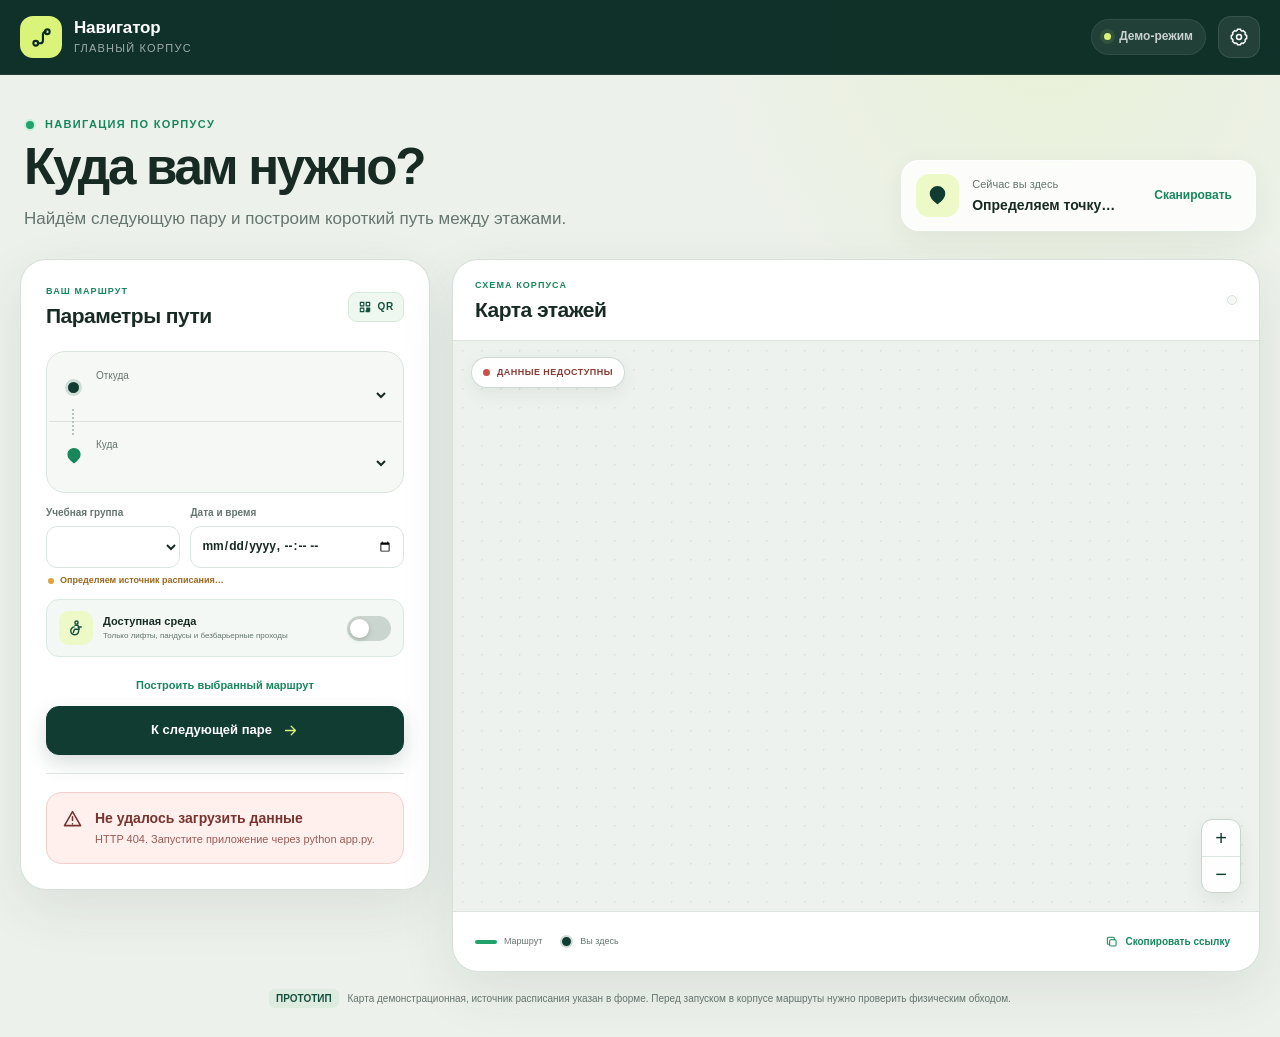
==== index.html @ 1bdbf285 "1st ver" ====
<!doctype html>
<html lang="ru">
<head>
  <meta charset="utf-8">
  <meta name="viewport" content="width=device-width, initial-scale=1">
  <meta name="theme-color" content="#123c31">
  <meta name="description" content="Прототип навигатора по учебному корпусу: расписание, QR-точки и маршруты между этажами.">
  <title>Навигатор кампуса</title>
  <link rel="stylesheet" href="/styles.css">
</head>
<body>
  <a class="skip-link" href="#main">Перейти к содержимому</a>

  <svg class="svg-sprite" aria-hidden="true">
    <symbol id="icon-pin" viewBox="0 0 24 24"><path d="M20 10c0 5.2-8 11-8 11S4 15.2 4 10a8 8 0 1 1 16 0Z"/><circle cx="12" cy="10" r="2.7"/></symbol>
    <symbol id="icon-route" viewBox="0 0 24 24"><circle cx="6" cy="18" r="2.5"/><circle cx="18" cy="6" r="2.5"/><path d="M8.5 18h2a3 3 0 0 0 3-3v-6a3 3 0 0 1 3-3h-1"/></symbol>
    <symbol id="icon-settings" viewBox="0 0 24 24"><circle cx="12" cy="12" r="3"/><path d="M19.4 15a1.7 1.7 0 0 0 .3 1.9l.1.1-2.8 2.8-.1-.1a1.7 1.7 0 0 0-1.9-.3 1.7 1.7 0 0 0-1 1.6v.2h-4V21a1.7 1.7 0 0 0-1-1.6 1.7 1.7 0 0 0-1.9.3l-.1.1L4.2 17l.1-.1a1.7 1.7 0 0 0 .3-1.9A1.7 1.7 0 0 0 3 14H2.8v-4H3a1.7 1.7 0 0 0 1.6-1 1.7 1.7 0 0 0-.3-1.9L4.2 7 7 4.2l.1.1a1.7 1.7 0 0 0 1.9.3A1.7 1.7 0 0 0 10 3v-.2h4V3a1.7 1.7 0 0 0 1 1.6 1.7 1.7 0 0 0 1.9-.3l.1-.1L19.8 7l-.1.1a1.7 1.7 0 0 0-.3 1.9 1.7 1.7 0 0 0 1.6 1h.2v4H21a1.7 1.7 0 0 0-1.6 1Z"/></symbol>
    <symbol id="icon-qr" viewBox="0 0 24 24"><path d="M4 4h6v6H4zM14 4h6v6h-6zM4 14h6v6H4zM15 14h2v2h-2zM18 14h2v4h-2zM14 18h4v2h-4zM20 20h.01"/></symbol>
    <symbol id="icon-camera" viewBox="0 0 24 24"><path d="M4 7h3l1.5-2h7L17 7h3a2 2 0 0 1 2 2v9a2 2 0 0 1-2 2H4a2 2 0 0 1-2-2V9a2 2 0 0 1 2-2Z"/><circle cx="12" cy="13" r="4"/></symbol>
    <symbol id="icon-chevron" viewBox="0 0 24 24"><path d="m9 18 6-6-6-6"/></symbol>
    <symbol id="icon-arrow" viewBox="0 0 24 24"><path d="M5 12h14M13 6l6 6-6 6"/></symbol>
    <symbol id="icon-clock" viewBox="0 0 24 24"><circle cx="12" cy="12" r="9"/><path d="M12 7v5l3 2"/></symbol>
    <symbol id="icon-walk" viewBox="0 0 24 24"><circle cx="13" cy="4.5" r="2"/><path d="m10 21 1.5-6-3-2 2-5 4 2 3 3M15 21l-2.5-6"/></symbol>
    <symbol id="icon-layers" viewBox="0 0 24 24"><path d="m12 3 9 5-9 5-9-5 9-5Z"/><path d="m3 12 9 5 9-5M3 16l9 5 9-5"/></symbol>
    <symbol id="icon-accessible" viewBox="0 0 24 24"><circle cx="12" cy="4.5" r="2"/><path d="M10 8h4l1.5 5h-6L8 17M14 10h4M14.5 13.5A5 5 0 1 1 9 10"/></symbol>
    <symbol id="icon-close" viewBox="0 0 24 24"><path d="m6 6 12 12M18 6 6 18"/></symbol>
    <symbol id="icon-check" viewBox="0 0 24 24"><path d="m5 12 4 4L19 6"/></symbol>
    <symbol id="icon-copy" viewBox="0 0 24 24"><rect x="8" y="8" width="11" height="11" rx="2"/><path d="M16 8V6a2 2 0 0 0-2-2H6a2 2 0 0 0-2 2v8a2 2 0 0 0 2 2h2"/></symbol>
    <symbol id="icon-alert" viewBox="0 0 24 24"><path d="M12 3 2.8 19h18.4L12 3Z"/><path d="M12 9v4M12 17h.01"/></symbol>
    <symbol id="icon-stairs" viewBox="0 0 24 24"><path d="M3 19h5v-4h4v-4h4V7h5"/></symbol>
    <symbol id="icon-lift" viewBox="0 0 24 24"><rect x="5" y="3" width="14" height="18" rx="2"/><path d="M12 7v10M9 10l3-3 3 3M9 14l3 3 3-3"/></symbol>
  </svg>

  <header class="topbar">
    <div class="topbar__inner">
      <a class="brand" href="/">
        <span class="brand__mark"><svg><use href="#icon-route"/></svg></span>
        <span class="brand__text"><strong>Навигатор</strong><small>главный корпус</small></span>
      </a>
      <div class="topbar__actions">
        <span class="demo-pill" id="modePill"><i></i> Демо-режим</span>
        <button class="icon-button" id="settingsButton" type="button" aria-label="Параметры маршрута" aria-haspopup="dialog">
          <svg><use href="#icon-settings"/></svg>
          <span class="notification-dot" id="settingsDot" hidden></span>
        </button>
      </div>
    </div>
  </header>

  <main id="main" class="page-shell">
    <section class="welcome" aria-labelledby="pageTitle">
      <div class="welcome__copy">
        <p class="eyebrow"><span class="eyebrow__dot"></span> Навигация по корпусу</p>
        <h1 id="pageTitle">Куда вам нужно?</h1>
        <p>Найдём следующую пару и построим короткий путь между этажами.</p>
      </div>
      <div class="location-card">
        <span class="location-card__icon"><svg><use href="#icon-pin"/></svg></span>
        <span class="location-card__copy"><small>Сейчас вы здесь</small><strong id="currentLocation">Определяем точку…</strong></span>
        <button id="changeLocationButton" type="button">Сканировать</button>
      </div>
    </section>

    <section class="navigator-layout" aria-label="Построение маршрута">
      <aside class="route-panel panel">
        <div class="panel-title">
          <div><p class="section-kicker">Ваш маршрут</p><h2>Параметры пути</h2></div>
          <span class="qr-badge"><svg><use href="#icon-qr"/></svg> QR</span>
        </div>

        <form id="routeForm" novalidate>
          <div class="places">
            <label class="place-field">
              <span class="place-field__marker place-field__marker--start"></span>
              <span class="place-field__body"><small>Откуда</small><select id="start" aria-label="Начальная точка"></select></span>
            </label>
            <span class="places__line" aria-hidden="true"></span>
            <label class="place-field">
              <span class="place-field__marker place-field__marker--finish"><svg><use href="#icon-pin"/></svg></span>
              <span class="place-field__body"><small>Куда</small><select id="target" aria-label="Аудитория назначения"></select></span>
            </label>
          </div>

          <div class="schedule-fields">
            <label><span>Учебная группа</span><select id="group"></select></label>
            <label><span>Дата и время</span><input id="clock" type="datetime-local"></label>
          </div>
          <p class="schedule-source" id="scheduleSource" role="status">Определяем источник расписания…</p>

          <label class="route-accessibility">
            <span class="route-accessibility__icon"><svg><use href="#icon-accessible"/></svg></span>
            <span class="route-accessibility__copy"><strong>Доступная среда</strong><small>Только лифты, пандусы и безбарьерные проходы</small></span>
            <input id="accessibleQuick" type="checkbox"><span class="switch" aria-hidden="true"></span>
          </label>

          <button class="button button--secondary" id="findButton" type="submit">Построить выбранный маршрут</button>
          <button class="button button--primary" id="nextLessonButton" type="button">
            <span>К следующей паре</span><svg><use href="#icon-arrow"/></svg>
          </button>
        </form>

        <article class="lesson-card" id="lessonCard" hidden>
          <div class="lesson-card__top"><span id="lessonState">Следующая пара</span><strong id="lessonTime"></strong></div>
          <h3 id="lessonTitle"></h3>
          <p><svg><use href="#icon-pin"/></svg><span id="lessonRoom"></span></p>
        </article>

        <section class="route-result" id="routeResult" aria-labelledby="routeResultTitle">
          <div class="route-result__placeholder">
            <span class="spinner" aria-hidden="true"></span>
            <p>Загружаем карту корпуса…</p>
          </div>
        </section>
      </aside>

      <section class="map-panel panel" aria-labelledby="mapTitle">
        <header class="map-toolbar">
          <div>
            <p class="section-kicker">Схема корпуса</p>
            <h2 id="mapTitle">Карта этажей</h2>
          </div>
          <div class="floor-tabs" id="floorTabs" role="tablist" aria-label="Выбор этажа"></div>
        </header>

        <div class="map-stage" id="mapStage">
          <div class="map-status" id="mapStatus"><span></span> Маршрут строится</div>
          <div class="map-canvas" id="mapCanvas" role="tabpanel" aria-live="polite"></div>
          <div class="map-zoom" aria-label="Масштаб карты">
            <button id="zoomIn" type="button" aria-label="Увеличить карту">+</button>
            <button id="zoomOut" type="button" aria-label="Уменьшить карту">−</button>
          </div>
        </div>

        <footer class="map-footer">
          <div class="map-legend"><span><i class="legend-line"></i> Маршрут</span><span><i class="legend-dot"></i> Вы здесь</span></div>
          <button class="text-button" id="copyRouteButton" type="button"><svg><use href="#icon-copy"/></svg> Скопировать ссылку</button>
        </footer>
      </section>
    </section>

    <p class="prototype-note"><span>Прототип</span> Карта демонстрационная, источник расписания указан в форме. Перед запуском в корпусе маршруты нужно проверить физическим обходом.</p>
  </main>

  <dialog class="scanner-dialog" id="scannerDialog" aria-labelledby="scannerTitle">
    <div class="scanner-shell">
      <header class="scanner-head">
        <div class="scanner-brand"><span><svg><use href="#icon-qr"/></svg></span><div><small>Навигатор кампуса</small><h2 id="scannerTitle">Сканирование QR</h2></div></div>
        <button class="scanner-close" id="scannerCloseButton" type="button" aria-label="Закрыть сканер"><svg><use href="#icon-close"/></svg></button>
      </header>

      <div class="scanner-view" id="scannerView">
        <video id="cameraVideo" autoplay muted playsinline aria-label="Изображение с камеры"></video>
        <canvas id="cameraCanvas" hidden></canvas>
        <div class="camera-placeholder" id="cameraPlaceholder">
          <span><svg><use href="#icon-camera"/></svg></span>
          <strong>Подключаем камеру</strong>
          <p>Разрешите доступ во всплывающем окне браузера.</p>
        </div>
        <div class="scan-target" aria-hidden="true"><i></i><i></i><i></i><i></i><span></span></div>
        <p class="scanner-status" id="scannerStatus" role="status">Наведите камеру на QR-код</p>

        <div class="camera-fallback" id="cameraFallback" hidden>
          <span class="camera-fallback__icon"><svg><use href="#icon-camera"/></svg></span>
          <h3 id="cameraFallbackTitle">Не удалось включить камеру</h3>
          <p id="cameraFallbackText">Проверьте разрешение камеры в браузере.</p>
          <button class="button button--camera" id="cameraRetryButton" type="button">Попробовать ещё раз</button>
          <button class="button button--capture" id="cameraCaptureButton" type="button">Открыть системную камеру</button>
          <input id="cameraCaptureInput" type="file" accept="image/*" capture="environment" hidden>
        </div>

        <section class="scan-success" id="scanSuccess" aria-live="polite" hidden>
          <span class="scan-success__icon"><svg><use href="#icon-check"/></svg></span>
          <p id="scanSuccessKicker">QR-код распознан</p>
          <h3 id="scanSuccessTitle">Точка найдена</h3>
          <span id="scanSuccessText">Стартовая точка маршрута обновлена.</span>
          <code id="scanPayload"></code>
          <div class="scan-success__actions">
            <button class="button button--primary" id="scanAgainButton" type="button">Сканировать ещё</button>
            <button class="button button--scanner-secondary" id="scannerContinueButton" type="button">Перейти в навигатор</button>
          </div>
        </section>
      </div>

      <footer class="scanner-foot">
        <p><svg><use href="#icon-camera"/></svg> Видео обрабатывается только на устройстве и никуда не отправляется.</p>
        <button id="continueWithoutScanButton" type="button">Продолжить без сканирования</button>
      </footer>
    </div>
  </dialog>

  <dialog class="sheet-dialog" id="settingsDialog" aria-labelledby="settingsTitle">
    <div class="dialog-head">
      <div><p class="section-kicker">Настройки</p><h2 id="settingsTitle">Параметры маршрута</h2></div>
      <button class="icon-button icon-button--light dialog-close" type="button" aria-label="Закрыть настройки"><svg><use href="#icon-close"/></svg></button>
    </div>
    <div class="dialog-body">
      <label class="switch-row">
        <span class="switch-row__icon"><svg><use href="#icon-accessible"/></svg></span>
        <span class="switch-row__copy"><strong>Доступная среда</strong><small>Строить маршрут только через лифты, пандусы и доступные проходы</small></span>
        <input id="accessible" type="checkbox"><span class="switch" aria-hidden="true"></span>
      </label>
      <div class="settings-section">
        <div class="settings-section__title"><div><strong>Закрытые проходы</strong><small>Для проверки перестроения маршрута</small></div><span id="closedCount">0</span></div>
        <div class="closed-list" id="closedList"></div>
      </div>
      <div class="data-card">
        <span class="data-card__dot" id="serverStatusDot"></span>
        <div><strong id="serverStatus">Данные корпуса загружены</strong><small id="dataVersion">Проверяем версию…</small></div>
        <button id="healthButton" type="button">Проверить API</button>
      </div>
    </div>
  </dialog>

  <div class="toast" id="toast" role="status" aria-live="polite"></div>

  <script src="/vendor/jsQR.js"></script>
  <script src="/route.js"></script>
  <script src="/app.js"></script>
</body>
</html>
---- styles.css ----
:root {
  --forest-950: #092b23;
  --forest-900: #103c31;
  --forest-800: #15503f;
  --forest-700: #176a4c;
  --green-600: #17875b;
  --green-500: #20a26c;
  --lime: #d9f478;
  --lime-soft: #edf9c7;
  --ink: #172a24;
  --muted: #65756f;
  --muted-2: #87948f;
  --page: #edf1ec;
  --surface: #ffffff;
  --surface-2: #f6f8f5;
  --line: #dce4de;
  --line-strong: #c9d4cc;
  --danger: #c85248;
  --danger-soft: #fff0ee;
  --shadow: 0 18px 55px rgba(20, 53, 42, .09);
  --radius-xl: 26px;
  --radius-lg: 19px;
  --radius-md: 14px;
  color-scheme: light;
}

* { box-sizing: border-box; }
[hidden] { display: none !important; }

html { scroll-behavior: smooth; }

body {
  margin: 0;
  min-width: 320px;
  color: var(--ink);
  background:
    radial-gradient(circle at 82% 2%, rgba(217, 244, 120, .18), transparent 23rem),
    var(--page);
  font-family: Manrope, Inter, "Segoe UI", Arial, sans-serif;
  font-size: 15px;
  line-height: 1.45;
  -webkit-font-smoothing: antialiased;
}

button, select, input { font: inherit; }
button, select { cursor: pointer; }
button { color: inherit; }

svg { display: block; fill: none; stroke: currentColor; stroke-width: 1.8; stroke-linecap: round; stroke-linejoin: round; }

.svg-sprite { position: absolute; width: 0; height: 0; overflow: hidden; }

.skip-link {
  position: fixed;
  z-index: 100;
  top: 8px;
  left: 8px;
  padding: 10px 14px;
  color: var(--forest-950);
  background: var(--lime);
  border-radius: 8px;
  transform: translateY(-150%);
}
.skip-link:focus { transform: none; }

:focus-visible { outline: 3px solid rgba(32, 162, 108, .3); outline-offset: 3px; }

.topbar {
  position: sticky;
  z-index: 20;
  top: 0;
  color: #fff;
  background: rgba(9, 43, 35, .97);
  border-bottom: 1px solid rgba(255,255,255,.08);
  backdrop-filter: blur(16px);
}

.topbar__inner {
  display: flex;
  align-items: center;
  justify-content: space-between;
  width: min(100% - 40px, 1400px);
  min-height: 74px;
  margin: 0 auto;
}

.brand { display: inline-flex; align-items: center; gap: 12px; color: inherit; text-decoration: none; }
.brand__mark {
  display: grid;
  width: 42px;
  height: 42px;
  place-items: center;
  color: var(--forest-950);
  background: var(--lime);
  border-radius: 13px;
}
.brand__mark svg { width: 23px; height: 23px; stroke-width: 2.2; }
.brand__text { display: grid; line-height: 1.08; }
.brand__text strong { font-size: 17px; letter-spacing: -.01em; }
.brand__text small { margin-top: 5px; color: rgba(255,255,255,.6); font-size: 11px; letter-spacing: .11em; text-transform: uppercase; }

.topbar__actions { display: flex; align-items: center; gap: 12px; }
.demo-pill {
  display: inline-flex;
  align-items: center;
  gap: 8px;
  padding: 8px 12px;
  color: rgba(255,255,255,.76);
  background: rgba(255,255,255,.07);
  border: 1px solid rgba(255,255,255,.08);
  border-radius: 999px;
  font-size: 12px;
  font-weight: 700;
}
.demo-pill i { width: 7px; height: 7px; background: var(--lime); border-radius: 50%; box-shadow: 0 0 0 4px rgba(217,244,120,.1); }

.icon-button {
  position: relative;
  display: grid;
  width: 42px;
  height: 42px;
  padding: 0;
  place-items: center;
  color: #fff;
  background: rgba(255,255,255,.08);
  border: 1px solid rgba(255,255,255,.1);
  border-radius: 13px;
}
.icon-button:hover { background: rgba(255,255,255,.14); }
.icon-button svg { width: 20px; height: 20px; }
.icon-button--light { color: var(--ink); background: var(--surface-2); border-color: var(--line); }
.icon-button--light:hover { background: #edf2ee; }
.notification-dot { position: absolute; top: 6px; right: 6px; width: 8px; height: 8px; background: #ffb55e; border: 2px solid var(--forest-950); border-radius: 50%; }

.page-shell { width: min(100% - 40px, 1400px); margin: 0 auto; padding: 42px 0 30px; }

.welcome { display: flex; align-items: flex-end; justify-content: space-between; gap: 40px; margin-bottom: 28px; padding: 0 4px; }
.welcome__copy { max-width: 690px; }
.eyebrow, .section-kicker { margin: 0 0 8px; color: var(--green-600); font-size: 11px; font-weight: 800; letter-spacing: .12em; text-transform: uppercase; }
.eyebrow { display: flex; align-items: center; gap: 9px; }
.eyebrow__dot { width: 8px; height: 8px; background: var(--green-500); border: 2px solid #c9f1d9; border-radius: 50%; box-sizing: content-box; }
.welcome h1 { margin: 0; font-size: clamp(36px, 4vw, 55px); line-height: 1.03; letter-spacing: -.045em; }
.welcome__copy > p:last-child { max-width: 620px; margin: 13px 0 0; color: var(--muted); font-size: 17px; }

.location-card {
  display: grid;
  grid-template-columns: auto minmax(160px, 1fr) auto;
  align-items: center;
  gap: 13px;
  min-width: 350px;
  padding: 13px 14px;
  background: rgba(255,255,255,.82);
  border: 1px solid rgba(255,255,255,.9);
  border-radius: 18px;
  box-shadow: 0 8px 28px rgba(19, 54, 42, .06);
}
.location-card__icon { display: grid; width: 43px; height: 43px; place-items: center; color: var(--forest-900); background: var(--lime-soft); border-radius: 13px; }
.location-card__icon svg { width: 21px; height: 21px; fill: var(--forest-900); stroke: var(--forest-900); }
.location-card__copy { display: grid; min-width: 0; }
.location-card__copy small { margin-bottom: 2px; color: var(--muted); font-size: 11px; }
.location-card__copy strong { overflow: hidden; font-size: 14px; text-overflow: ellipsis; white-space: nowrap; }
.location-card button { padding: 7px 9px; color: var(--green-600); background: transparent; border: 0; font-size: 12px; font-weight: 800; }

.navigator-layout { display: grid; grid-template-columns: minmax(335px, 410px) minmax(0, 1fr); gap: 22px; align-items: start; }
.panel { background: var(--surface); border: 1px solid rgba(201, 212, 204, .72); border-radius: var(--radius-xl); box-shadow: var(--shadow); }
.route-panel { padding: 25px; }
.panel-title, .map-toolbar { display: flex; align-items: center; justify-content: space-between; gap: 18px; }
.panel-title { margin-bottom: 22px; }
.panel-title h2, .map-toolbar h2 { margin: 0; font-size: 21px; line-height: 1.15; letter-spacing: -.025em; }
.section-kicker { margin-bottom: 6px; font-size: 9px; }
.qr-badge { display: inline-flex; align-items: center; gap: 5px; padding: 7px 9px; color: var(--forest-800); background: #eff7f1; border: 1px solid #d7e9dc; border-radius: 9px; font-size: 10px; font-weight: 800; letter-spacing: .08em; }
.qr-badge svg { width: 14px; height: 14px; stroke-width: 2; }

.places { position: relative; padding: 2px; background: var(--surface-2); border: 1px solid var(--line); border-radius: var(--radius-lg); }
.place-field { position: relative; display: grid; grid-template-columns: 25px minmax(0, 1fr); align-items: center; gap: 10px; min-height: 68px; padding: 10px 12px; }
.place-field:first-child { border-bottom: 1px solid var(--line); }
.place-field__marker { z-index: 1; justify-self: center; }
.place-field__marker--start { width: 11px; height: 11px; background: var(--forest-900); border: 3px solid #cfddd6; border-radius: 50%; box-sizing: content-box; }
.place-field__marker--finish { display: grid; width: 23px; height: 23px; place-items: center; color: var(--green-600); }
.place-field__marker--finish svg { width: 18px; height: 18px; fill: var(--green-600); stroke-width: 1.6; }
.places__line { position: absolute; z-index: 0; top: 57px; bottom: 57px; left: 25px; border-left: 2px dotted #b3c4bb; }
.place-field__body { display: grid; min-width: 0; }
.place-field__body small { margin-bottom: 1px; color: var(--muted); font-size: 10px; }
.place-field select {
  width: 100%;
  min-width: 0;
  padding: 1px 28px 1px 0;
  color: var(--ink);
  background: transparent;
  border: 0;
  font-size: 14px;
  font-weight: 750;
  outline: none;
  text-overflow: ellipsis;
}

.schedule-fields { display: grid; grid-template-columns: .85fr 1.35fr; gap: 10px; margin: 13px 0 6px; }
.schedule-fields label { display: grid; gap: 6px; min-width: 0; }
.schedule-fields label > span { color: var(--muted); font-size: 10px; font-weight: 700; }
.schedule-fields select, .schedule-fields input {
  width: 100%;
  min-width: 0;
  height: 42px;
  padding: 0 10px;
  color: var(--ink);
  background: var(--surface);
  border: 1px solid var(--line);
  border-radius: 11px;
  font-size: 12px;
  font-weight: 650;
}
.schedule-source { display: flex; align-items: center; gap: 6px; margin: 0 2px 12px; color: #9a681e; font-size: 9px; font-weight: 750; }
.schedule-source::before { width: 6px; height: 6px; flex: 0 0 auto; background: #e3a23d; border-radius: 50%; content: ""; }
.schedule-source--real { color: var(--green-600); }
.schedule-source--real::before { background: var(--green-500); }

.route-accessibility {
  display: grid;
  grid-template-columns: auto minmax(0, 1fr) auto;
  align-items: center;
  gap: 10px;
  margin: 4px 0 9px;
  padding: 11px 12px;
  background: #f3f8f4;
  border: 1px solid #dce9e0;
  border-radius: 13px;
  cursor: pointer;
}
.route-accessibility__icon { display: grid; width: 34px; height: 34px; place-items: center; color: var(--forest-800); background: var(--lime-soft); border-radius: 10px; }
.route-accessibility__icon svg { width: 19px; height: 19px; }
.route-accessibility__copy { display: grid; gap: 1px; }
.route-accessibility__copy strong { font-size: 11px; }
.route-accessibility__copy small { color: var(--muted); font-size: 8px; line-height: 1.35; }
.route-accessibility input { position: absolute; opacity: 0; pointer-events: none; }
.route-accessibility input:checked + .switch { background: var(--green-500); }
.route-accessibility input:checked + .switch::after { transform: translateX(19px); }
.route-accessibility input:focus-visible + .switch { outline: 3px solid rgba(32,162,108,.3); outline-offset: 3px; }

.button { display: flex; align-items: center; justify-content: center; width: 100%; min-height: 49px; padding: 0 18px; border-radius: 13px; font-size: 13px; font-weight: 800; transition: transform .18s ease, box-shadow .18s ease, background .18s ease; }
.button:hover { transform: translateY(-1px); }
.button--primary { gap: 10px; color: #fff; background: var(--forest-900); border: 1px solid var(--forest-900); box-shadow: 0 8px 20px rgba(16, 60, 49, .17); }
.button--primary:hover { background: var(--forest-800); box-shadow: 0 11px 24px rgba(16,60,49,.2); }
.button--primary svg { width: 17px; height: 17px; color: var(--lime); }
.button--secondary { min-height: 40px; margin-top: 4px; color: var(--green-600); background: transparent; border: 0; font-size: 11px; }

.lesson-card { position: relative; overflow: hidden; margin-top: 17px; padding: 16px 17px; color: #fff; background: linear-gradient(135deg, var(--forest-900), #176346); border-radius: 17px; }
.lesson-card::after { content: ""; position: absolute; right: -33px; bottom: -45px; width: 115px; height: 115px; background: var(--lime); border-radius: 50%; opacity: .13; }
.lesson-card__top { display: flex; align-items: center; justify-content: space-between; gap: 12px; }
.lesson-card__top span { color: var(--lime); font-size: 9px; font-weight: 800; letter-spacing: .11em; text-transform: uppercase; }
.lesson-card__top strong { font-size: 12px; }
.lesson-card h3 { margin: 9px 0 7px; font-size: 17px; letter-spacing: -.02em; }
.lesson-card p { display: flex; align-items: center; gap: 6px; margin: 0; color: rgba(255,255,255,.71); font-size: 11px; }
.lesson-card p svg { width: 13px; height: 13px; fill: currentColor; }

.route-result { margin-top: 18px; border-top: 1px solid var(--line); padding-top: 18px; }
.route-result__placeholder { display: flex; align-items: center; gap: 11px; min-height: 55px; color: var(--muted); }
.route-result__placeholder p { margin: 0; font-size: 12px; }
.spinner { width: 19px; height: 19px; border: 2px solid #d8e2dc; border-top-color: var(--green-600); border-radius: 50%; animation: spin .8s linear infinite; }
@keyframes spin { to { transform: rotate(360deg); } }

.route-summary { padding: 16px; background: #f3f7f4; border: 1px solid #dce9e0; border-radius: 16px; }
.route-summary__head { display: flex; align-items: flex-start; justify-content: space-between; gap: 12px; }
.route-summary__state { display: flex; align-items: center; gap: 8px; color: var(--forest-700); font-size: 10px; font-weight: 850; letter-spacing: .08em; text-transform: uppercase; }
.route-summary__state i { display: grid; width: 17px; height: 17px; place-items: center; color: #fff; background: var(--green-600); border-radius: 50%; }
.route-summary__state svg { width: 10px; height: 10px; stroke-width: 3; }
.route-summary h3 { margin: 9px 0 0; font-size: 16px; letter-spacing: -.02em; }
.route-metrics { display: grid; grid-template-columns: repeat(3, 1fr); margin-top: 14px; padding-top: 13px; border-top: 1px solid #d9e5dc; }
.route-metric { display: grid; gap: 2px; padding: 0 10px; border-right: 1px solid #d9e5dc; }
.route-metric:first-child { padding-left: 0; }
.route-metric:last-child { padding-right: 0; border-right: 0; }
.route-metric strong { font-size: 14px; }
.route-metric span { color: #586961; font-size: 9px; }

.route-options { margin-bottom: 13px; }
.route-options__head { display: flex; align-items: flex-end; justify-content: space-between; gap: 12px; margin-bottom: 8px; }
.route-options__head div { display: grid; gap: 2px; }
.route-options__head strong { font-size: 12px; }
.route-options__head small { color: var(--muted); font-size: 9px; }
.route-options__badge { padding: 4px 7px; color: var(--forest-700); background: var(--lime-soft); border-radius: 7px; font-size: 8px; font-weight: 850; letter-spacing: .06em; text-transform: uppercase; }
.route-options__list { display: grid; grid-template-columns: repeat(2, minmax(0, 1fr)); gap: 7px; }
.route-option { display: grid; grid-template-columns: auto minmax(0, 1fr); align-items: center; gap: 8px; min-height: 56px; padding: 9px 10px; color: var(--ink); text-align: left; background: #fff; border: 1px solid var(--line); border-radius: 12px; }
.route-option:hover { border-color: #aac4b4; background: #f8faf8; }
.route-option[aria-pressed="true"] { background: #eff7f1; border-color: var(--green-500); box-shadow: inset 0 0 0 1px var(--green-500); }
.route-option:disabled { cursor: not-allowed; opacity: .52; }
.route-option__icon { display: grid; width: 30px; height: 30px; place-items: center; color: var(--forest-800); background: #edf4ef; border-radius: 9px; }
.route-option[aria-pressed="true"] .route-option__icon { color: var(--forest-950); background: var(--lime); }
.route-option__icon svg { width: 16px; height: 16px; }
.route-option__copy { display: grid; gap: 1px; min-width: 0; }
.route-option__copy strong { font-size: 9px; }
.route-option__copy small { overflow: hidden; color: var(--muted); font-size: 8px; text-overflow: ellipsis; white-space: nowrap; }

.route-error { display: flex; gap: 12px; padding: 15px; color: #78342e; background: var(--danger-soft); border: 1px solid #f2d1cc; border-radius: 15px; }
.route-error > svg { flex: 0 0 auto; width: 21px; height: 21px; margin-top: 1px; }
.route-error h3 { margin: 0 0 4px; font-size: 14px; }
.route-error p { margin: 0; color: #9a5c55; font-size: 11px; }

.steps-head { display: flex; align-items: center; justify-content: space-between; margin: 18px 0 10px; }
.steps-head h3 { margin: 0; font-size: 13px; }
.steps-head span { color: var(--muted); font-size: 10px; }
.route-steps { display: grid; gap: 3px; margin: 0; padding: 0; list-style: none; }
.route-step { position: relative; display: grid; grid-template-columns: 31px minmax(0,1fr) auto; gap: 10px; align-items: center; min-height: 49px; padding: 5px 4px; border-radius: 10px; }
.route-step:not(:last-child)::after { content: ""; position: absolute; top: 38px; bottom: -11px; left: 19px; border-left: 1px dashed #c8d4cc; }
.route-step__icon { z-index: 1; display: grid; width: 31px; height: 31px; place-items: center; color: var(--forest-900); background: #e8f0eb; border: 3px solid #fff; border-radius: 10px; }
.route-step__icon svg { width: 15px; height: 15px; }
.route-step:first-child .route-step__icon { color: #fff; background: var(--forest-900); border-radius: 50%; }
.route-step:last-child .route-step__icon { color: var(--forest-950); background: var(--lime); border-radius: 50%; }
.route-step__copy { display: grid; gap: 1px; min-width: 0; }
.route-step__copy strong { font-size: 11px; line-height: 1.3; }
.route-step__copy span { overflow: hidden; color: var(--muted); font-size: 9px; text-overflow: ellipsis; white-space: nowrap; }
.route-step__distance { color: var(--muted); font-size: 9px; font-weight: 700; }

.map-panel { overflow: hidden; min-width: 0; }
.map-toolbar { min-height: 81px; padding: 18px 22px; border-bottom: 1px solid var(--line); }
.floor-tabs { display: flex; gap: 5px; padding: 4px; background: var(--surface-2); border: 1px solid var(--line); border-radius: 12px; }
.floor-tab { min-width: 68px; padding: 7px 10px; color: var(--muted); background: transparent; border: 0; border-radius: 8px; font-size: 11px; font-weight: 800; }
.floor-tab[aria-selected="true"] { color: #fff; background: var(--forest-900); box-shadow: 0 4px 11px rgba(16,60,49,.15); }
.floor-tab .floor-tab__route { display: inline-block; width: 5px; height: 5px; margin-left: 4px; vertical-align: 2px; background: var(--lime); border-radius: 50%; }

.map-stage { position: relative; min-height: 570px; overflow: hidden; background: #eef2ef; isolation: isolate; }
.map-stage::before { content: ""; position: absolute; inset: 0; z-index: -1; opacity: .25; background-image: radial-gradient(#aebbb4 1px, transparent 1px); background-size: 19px 19px; }
.map-canvas { display: grid; width: 100%; min-height: 570px; place-items: center; padding: 44px 42px 30px; }
.floor-map { width: 100%; height: auto; max-height: 490px; overflow: visible; filter: drop-shadow(0 16px 22px rgba(33,61,51,.07)); }
.floor-shell { fill: #fff; stroke: #bdc9c2; stroke-width: 1.5; }
.map-room { fill: #f7f9f7; stroke: #cbd5cf; stroke-width: 1.3; }
.map-room--service { fill: #edf3ef; }
.map-corridor { fill: #fff; stroke: #d5ded8; stroke-width: 1; }
.map-room-label { fill: #7e8b85; stroke: none; font-size: 9px; font-weight: 650; text-anchor: middle; }
.map-floor-label { fill: #cbd4ce; stroke: none; font-size: 35px; font-weight: 800; letter-spacing: -.04em; }
.network-path { fill: none; stroke: #d7dfda; stroke-width: 4; stroke-linecap: round; stroke-linejoin: round; }
.network-path--closed { stroke: #dc8e86; stroke-dasharray: 7 7; }
.active-path-shadow { fill: none; stroke: #fff; stroke-width: 13; stroke-linecap: round; stroke-linejoin: round; }
.active-path { fill: none; stroke: var(--green-500); stroke-width: 7; stroke-linecap: round; stroke-linejoin: round; stroke-dasharray: 1; stroke-dashoffset: 0; animation: drawRoute .75s ease both; }
@keyframes drawRoute { from { stroke-dashoffset: 1; } }
.map-node { fill: #fff; stroke: #b9c7bf; stroke-width: 2; }
.map-node--route { fill: var(--green-500); stroke: #fff; stroke-width: 3; }
.map-node-pulse { fill: rgba(32,162,108,.13); stroke: none; animation: pulse 1.8s ease-out infinite; }
@keyframes pulse { 0% { transform: scale(.65); opacity: 1; } 100% { transform: scale(1.5); opacity: 0; } }
.map-marker-start { fill: var(--forest-900); stroke: #fff; stroke-width: 4; }
.map-marker-end { fill: var(--lime); stroke: var(--forest-900); stroke-width: 3; }
.map-marker-letter { fill: #fff; stroke: none; font-size: 9px; font-weight: 900; text-anchor: middle; dominant-baseline: central; }
.map-marker-letter--end { fill: var(--forest-950); }
.map-node-label-bg { fill: #fff; stroke: #d3ddd7; stroke-width: 1; }
.map-node-label { fill: var(--ink); stroke: none; font-size: 8px; font-weight: 750; text-anchor: middle; }
.stairs-lines { stroke: #b6c4bc; stroke-width: 1.4; }
.lift-glyph { fill: none; stroke: #98aaa0; stroke-width: 1.5; }

.map-status { position: absolute; z-index: 3; top: 16px; left: 18px; display: inline-flex; align-items: center; gap: 7px; padding: 8px 11px; color: var(--forest-800); background: rgba(255,255,255,.9); border: 1px solid rgba(203,214,207,.9); border-radius: 999px; box-shadow: 0 6px 18px rgba(25,56,45,.07); font-size: 9px; font-weight: 800; letter-spacing: .05em; text-transform: uppercase; backdrop-filter: blur(8px); }
.map-status span { width: 7px; height: 7px; background: var(--green-500); border-radius: 50%; }
.map-status--error { color: #873c35; }
.map-status--error span { background: var(--danger); }
.map-zoom { position: absolute; z-index: 3; right: 18px; bottom: 18px; display: grid; overflow: hidden; background: rgba(255,255,255,.93); border: 1px solid var(--line-strong); border-radius: 11px; box-shadow: 0 8px 20px rgba(33,61,51,.08); }
.map-zoom button { display: grid; width: 38px; height: 36px; padding: 0; place-items: center; color: var(--forest-900); background: transparent; border: 0; font-size: 20px; }
.map-zoom button + button { border-top: 1px solid var(--line); }
.map-zoom button:hover { background: var(--surface-2); }

.map-footer { display: flex; align-items: center; justify-content: space-between; gap: 20px; min-height: 60px; padding: 12px 22px; border-top: 1px solid var(--line); }
.map-legend { display: flex; align-items: center; gap: 18px; color: var(--muted); font-size: 9px; }
.map-legend span { display: inline-flex; align-items: center; gap: 7px; }
.legend-line { width: 22px; border-top: 4px solid var(--green-500); border-radius: 4px; }
.legend-dot { width: 9px; height: 9px; background: var(--forest-900); border: 2px solid #cddbd3; border-radius: 50%; box-sizing: content-box; }
.text-button { display: inline-flex; align-items: center; gap: 6px; padding: 7px; color: var(--green-600); background: transparent; border: 0; font-size: 10px; font-weight: 800; }
.text-button svg { width: 14px; height: 14px; }

.prototype-note { margin: 20px 5px 0; color: var(--muted); font-size: 10px; text-align: center; }
.prototype-note span { margin-right: 6px; padding: 4px 7px; color: var(--forest-800); background: #deebdf; border-radius: 6px; font-weight: 800; text-transform: uppercase; }

.scanner-dialog {
  width: min(94vw, 470px);
  height: min(92dvh, 780px);
  max-width: none;
  max-height: none;
  margin: auto;
  padding: 0;
  overflow: hidden;
  color: #fff;
  background: #071f19;
  border: 0;
  border-radius: 26px;
  box-shadow: 0 30px 100px rgba(2, 20, 15, .55);
}
.scanner-dialog::backdrop { background: rgba(3, 18, 14, .82); backdrop-filter: blur(8px); }
.scanner-shell { display: grid; grid-template-rows: auto minmax(0, 1fr) auto; height: 100%; }
.scanner-head { z-index: 5; display: flex; align-items: center; justify-content: space-between; gap: 18px; min-height: 76px; padding: 15px 17px; background: rgba(7,31,25,.96); border-bottom: 1px solid rgba(255,255,255,.1); }
.scanner-brand { display: flex; align-items: center; gap: 11px; }
.scanner-brand > span { display: grid; width: 39px; height: 39px; place-items: center; color: var(--forest-950); background: var(--lime); border-radius: 12px; }
.scanner-brand > span svg { width: 22px; height: 22px; stroke-width: 2; }
.scanner-brand > div { display: grid; }
.scanner-brand small { color: rgba(255,255,255,.55); font-size: 8px; font-weight: 800; letter-spacing: .1em; text-transform: uppercase; }
.scanner-brand h2 { margin: 2px 0 0; font-size: 16px; line-height: 1.1; letter-spacing: -.02em; }
.scanner-close { display: grid; width: 39px; height: 39px; padding: 0; place-items: center; color: #fff; background: rgba(255,255,255,.09); border: 1px solid rgba(255,255,255,.12); border-radius: 12px; }
.scanner-close:hover { background: rgba(255,255,255,.16); }
.scanner-close svg { width: 18px; height: 18px; }

.scanner-view { position: relative; min-height: 360px; overflow: hidden; background: #091c17; isolation: isolate; }
.scanner-view::after { content: ""; position: absolute; z-index: 1; inset: 0; pointer-events: none; background: radial-gradient(circle at center, transparent 12%, rgba(1,13,10,.08) 52%, rgba(1,13,10,.45) 100%); }
.scanner-view video { position: absolute; z-index: 0; inset: 0; width: 100%; height: 100%; object-fit: cover; }
.camera-placeholder { position: absolute; z-index: 0; inset: 0; display: grid; align-content: center; justify-items: center; padding: 35px; color: rgba(255,255,255,.82); text-align: center; background: radial-gradient(circle at 50% 42%, #174b3c, #081d17 62%); }
.camera-placeholder > span { display: grid; width: 62px; height: 62px; margin-bottom: 15px; place-items: center; color: var(--lime); background: rgba(255,255,255,.08); border: 1px solid rgba(255,255,255,.1); border-radius: 20px; }
.camera-placeholder svg { width: 29px; height: 29px; }
.camera-placeholder strong { font-size: 16px; }
.camera-placeholder p { max-width: 260px; margin: 6px 0 0; color: rgba(255,255,255,.55); font-size: 11px; }
.camera-placeholder--hidden { display: none; }

.scan-target { position: absolute; z-index: 2; top: 50%; left: 50%; width: min(64vw, 280px); aspect-ratio: 1; transform: translate(-50%, -53%); }
.scan-target::before { content: ""; position: absolute; inset: 8px; border: 1px solid rgba(255,255,255,.22); border-radius: 24px; }
.scan-target i { position: absolute; width: 45px; height: 45px; border-color: var(--lime); border-style: solid; }
.scan-target i:nth-child(1) { top: 0; left: 0; border-width: 4px 0 0 4px; border-radius: 17px 0 0; }
.scan-target i:nth-child(2) { top: 0; right: 0; border-width: 4px 4px 0 0; border-radius: 0 17px 0 0; }
.scan-target i:nth-child(3) { right: 0; bottom: 0; border-width: 0 4px 4px 0; border-radius: 0 0 17px; }
.scan-target i:nth-child(4) { bottom: 0; left: 0; border-width: 0 0 4px 4px; border-radius: 0 0 0 17px; }
.scan-target span { position: absolute; top: 9%; right: 10px; left: 10px; height: 2px; background: linear-gradient(90deg, transparent, var(--lime), transparent); box-shadow: 0 0 16px var(--lime); animation: scanLine 2.3s ease-in-out infinite alternate; }
@keyframes scanLine { to { top: 90%; } }
.scanner-status { position: absolute; z-index: 3; right: 20px; bottom: 18px; left: 20px; margin: 0; padding: 10px 13px; color: #fff; text-align: center; background: rgba(7,31,25,.76); border: 1px solid rgba(255,255,255,.12); border-radius: 999px; font-size: 10px; font-weight: 750; backdrop-filter: blur(9px); }

.camera-fallback { position: absolute; z-index: 4; inset: 0; display: grid; align-content: center; justify-items: center; padding: 28px; text-align: center; background: radial-gradient(circle at 50% 30%, #184c3d, #071f19 65%); }
.camera-fallback[hidden], .scan-success[hidden] { display: none; }
.camera-fallback__icon { display: grid; width: 62px; height: 62px; margin-bottom: 15px; place-items: center; color: var(--lime); background: rgba(255,255,255,.08); border: 1px solid rgba(255,255,255,.12); border-radius: 20px; }
.camera-fallback__icon svg { width: 30px; height: 30px; }
.camera-fallback h3 { margin: 0; font-size: 18px; letter-spacing: -.02em; }
.camera-fallback p { max-width: 320px; margin: 7px 0 19px; color: rgba(255,255,255,.64); font-size: 11px; }
.camera-fallback .button { max-width: 310px; }
.button--camera { color: var(--forest-950); background: var(--lime); border: 1px solid var(--lime); }
.button--capture { margin-top: 8px; color: #fff; background: rgba(255,255,255,.08); border: 1px solid rgba(255,255,255,.18); }

.scan-success { position: absolute; z-index: 5; inset: 0; display: grid; align-content: center; justify-items: center; padding: 28px; color: #fff; text-align: center; background: radial-gradient(circle at 50% 28%, #1c7352, #0b372b 68%); }
.scan-success__icon { display: grid; width: 68px; height: 68px; margin-bottom: 16px; place-items: center; color: var(--forest-950); background: var(--lime); border-radius: 50%; box-shadow: 0 0 0 12px rgba(217,244,120,.11); }
.scan-success__icon svg { width: 32px; height: 32px; stroke-width: 2.7; }
.scan-success > p { margin: 0 0 5px; color: var(--lime); font-size: 9px; font-weight: 850; letter-spacing: .12em; text-transform: uppercase; }
.scan-success h3 { margin: 0; font-size: 22px; letter-spacing: -.025em; }
.scan-success > span:not(.scan-success__icon) { max-width: 310px; margin-top: 7px; color: rgba(255,255,255,.68); font-size: 11px; }
.scan-success code { display: block; overflow: hidden; width: min(100%, 320px); margin-top: 14px; padding: 10px 12px; color: rgba(255,255,255,.78); text-overflow: ellipsis; white-space: nowrap; background: rgba(0,0,0,.18); border-radius: 10px; font-size: 9px; }
.scan-success__actions { display: grid; width: min(100%, 310px); gap: 7px; margin-top: 19px; }
.button--scanner-secondary { min-height: 42px; color: #fff; background: transparent; border: 1px solid rgba(255,255,255,.22); }
.scanner-view--invalid .scan-success { background: radial-gradient(circle at 50% 28%, #7b4038, #321b18 68%); }
.scanner-view--invalid .scan-success__icon { color: #fff; background: #d5685e; box-shadow: 0 0 0 12px rgba(213,104,94,.12); }

.scanner-view--blocked .scan-target, .scanner-view--blocked .scanner-status { display: none; }
.scanner-view--success .scan-target, .scanner-view--success .scanner-status { display: none; }
.scanner-foot { z-index: 5; display: grid; gap: 8px; padding: 13px 17px 15px; background: #071f19; border-top: 1px solid rgba(255,255,255,.1); }
.scanner-foot p { display: flex; align-items: center; justify-content: center; gap: 7px; margin: 0; color: rgba(255,255,255,.46); font-size: 8px; text-align: center; }
.scanner-foot p svg { flex: 0 0 auto; width: 13px; height: 13px; }
.scanner-foot button { justify-self: center; padding: 3px 8px; color: rgba(255,255,255,.75); background: transparent; border: 0; font-size: 10px; font-weight: 750; }

.sheet-dialog {
  width: min(94vw, 520px);
  max-height: min(88vh, 760px);
  margin: auto;
  padding: 0;
  color: var(--ink);
  background: var(--surface);
  border: 1px solid var(--line);
  border-radius: 24px;
  box-shadow: 0 28px 80px rgba(6,31,24,.25);
}
.sheet-dialog::backdrop { background: rgba(6,31,24,.58); backdrop-filter: blur(4px); }
.dialog-head { position: sticky; z-index: 2; top: 0; display: flex; align-items: center; justify-content: space-between; gap: 20px; padding: 21px 22px; background: rgba(255,255,255,.95); border-bottom: 1px solid var(--line); }
.dialog-head h2 { margin: 0; font-size: 21px; letter-spacing: -.025em; }
.dialog-body { display: grid; gap: 18px; padding: 22px; overflow: auto; }
.switch-row { display: grid; grid-template-columns: auto minmax(0,1fr) auto; align-items: center; gap: 13px; cursor: pointer; }
.switch-row__icon { display: grid; width: 44px; height: 44px; place-items: center; color: var(--forest-800); background: var(--lime-soft); border-radius: 13px; }
.switch-row__icon svg { width: 23px; height: 23px; }
.switch-row__copy { display: grid; gap: 3px; }
.switch-row__copy strong { font-size: 13px; }
.switch-row__copy small { color: var(--muted); font-size: 10px; }
.switch-row input { position: absolute; opacity: 0; pointer-events: none; }
.switch { position: relative; width: 44px; height: 25px; background: #cbd5cf; border-radius: 99px; transition: background .2s ease; }
.switch::after { content: ""; position: absolute; top: 3px; left: 3px; width: 19px; height: 19px; background: #fff; border-radius: 50%; box-shadow: 0 2px 5px rgba(12,43,34,.2); transition: transform .2s ease; }
.switch-row input:checked + .switch { background: var(--green-500); }
.switch-row input:checked + .switch::after { transform: translateX(19px); }
.switch-row input:focus-visible + .switch { outline: 3px solid rgba(32,162,108,.3); outline-offset: 3px; }

.settings-section { padding-top: 17px; border-top: 1px solid var(--line); }
.settings-section__title { display: flex; align-items: center; justify-content: space-between; gap: 15px; margin-bottom: 12px; }
.settings-section__title > div { display: grid; gap: 2px; }
.settings-section__title strong { font-size: 13px; }
.settings-section__title small { color: var(--muted); font-size: 10px; }
.settings-section__title > span { display: grid; min-width: 25px; height: 25px; padding: 0 7px; place-items: center; color: var(--muted); background: var(--surface-2); border-radius: 8px; font-size: 10px; font-weight: 800; }
.closed-list { display: grid; gap: 7px; }
.closed-item { display: grid; grid-template-columns: minmax(0,1fr) auto; align-items: center; gap: 14px; padding: 11px 12px; background: var(--surface-2); border: 1px solid var(--line); border-radius: 12px; cursor: pointer; }
.closed-item__copy { display: grid; gap: 2px; }
.closed-item__copy strong { font-size: 11px; }
.closed-item__copy small { color: var(--muted); font-size: 9px; }
.closed-item input { width: 17px; height: 17px; accent-color: var(--danger); }
.data-card { display: grid; grid-template-columns: auto minmax(0, 1fr) auto; align-items: center; gap: 10px; padding: 13px; background: #f1f7f3; border-radius: 13px; }
.data-card__dot { width: 9px; height: 9px; background: var(--green-500); border: 3px solid #d4eee0; border-radius: 50%; box-sizing: content-box; }
.data-card__dot--error { background: var(--danger); border-color: #f2d1cc; }
.data-card > div { display: grid; gap: 2px; }
.data-card strong { font-size: 11px; }
.data-card small { color: var(--muted); font-size: 9px; }
.data-card button { padding: 6px 8px; color: var(--green-600); background: #fff; border: 1px solid #d5e4d9; border-radius: 8px; font-size: 8px; font-weight: 800; }
.data-card button:disabled { cursor: wait; opacity: .65; }

.qr-simulator { display: flex; align-items: center; gap: 14px; padding: 14px; background: #eff6f1; border-radius: 15px; }
.qr-simulator__code { display: grid; flex: 0 0 auto; width: 53px; height: 53px; place-items: center; color: var(--forest-900); background: #fff; border-radius: 10px; }
.qr-simulator__code svg { width: 36px; height: 36px; stroke-width: 2.1; }
.qr-simulator strong { font-size: 12px; }
.qr-simulator p { margin: 4px 0 0; color: var(--muted); font-size: 9px; }
.location-list { display: grid; gap: 8px; }
.location-option { display: grid; grid-template-columns: auto minmax(0,1fr) auto; align-items: center; gap: 12px; width: 100%; padding: 12px; color: var(--ink); text-align: left; background: #fff; border: 1px solid var(--line); border-radius: 13px; }
.location-option:hover { border-color: #aac4b4; background: #f8faf8; }
.location-option__icon { display: grid; width: 36px; height: 36px; place-items: center; color: var(--green-600); background: #edf6f0; border-radius: 10px; }
.location-option__icon svg { width: 18px; height: 18px; fill: currentColor; }
.location-option__copy { display: grid; gap: 2px; }
.location-option__copy strong { font-size: 11px; }
.location-option__copy small { color: var(--muted); font-size: 9px; }
.location-option > svg { width: 15px; height: 15px; color: var(--muted-2); }

.toast { position: fixed; z-index: 80; right: 22px; bottom: 22px; max-width: min(360px, calc(100vw - 32px)); padding: 12px 16px; color: #fff; background: var(--forest-950); border-radius: 12px; box-shadow: 0 16px 42px rgba(6,31,24,.25); font-size: 11px; font-weight: 700; opacity: 0; transform: translateY(14px); pointer-events: none; transition: opacity .2s ease, transform .2s ease; }
.toast--visible { opacity: 1; transform: none; }
.toast--error { background: #7b332e; }

@media (max-width: 1020px) {
  .navigator-layout { grid-template-columns: minmax(300px, 360px) minmax(0,1fr); }
  .map-stage, .map-canvas { min-height: 500px; }
  .map-canvas { padding: 50px 26px 28px; }
}

@media (max-width: 820px) {
  .page-shell { padding-top: 31px; }
  .welcome { align-items: stretch; flex-direction: column; gap: 20px; }
  .location-card { width: 100%; min-width: 0; }
  .navigator-layout { grid-template-columns: 1fr; }
  .route-panel { order: 1; }
  .map-panel { order: 2; }
  .map-stage, .map-canvas { min-height: 520px; }
}

@media (max-width: 560px) {
  .topbar__inner, .page-shell { width: min(100% - 24px, 1400px); }
  .topbar__inner { min-height: 65px; }
  .brand__mark { width: 38px; height: 38px; border-radius: 12px; }
  .brand__text strong { font-size: 15px; }
  .brand__text small { font-size: 9px; }
  .demo-pill { display: none; }
  .page-shell { padding-top: 25px; }
  .welcome { margin-bottom: 20px; }
  .welcome h1 { font-size: 35px; }
  .welcome__copy > p:last-child { font-size: 14px; }
  .location-card { grid-template-columns: auto minmax(0,1fr) auto; padding: 11px; }
  .location-card__icon { width: 39px; height: 39px; }
  .panel { border-radius: 20px; }
  .route-panel { padding: 19px 16px; }
  .schedule-fields { grid-template-columns: 1fr; }
  .route-options__list { grid-template-columns: 1fr; }
  .map-toolbar { align-items: flex-start; flex-direction: column; min-height: 0; padding: 18px; }
  .floor-tabs { width: 100%; }
  .floor-tab { flex: 1; }
  .map-stage, .map-canvas { min-height: 405px; }
  .map-canvas { padding: 62px 12px 30px; }
  .map-status { top: 13px; left: 13px; }
  .map-zoom { right: 12px; bottom: 12px; }
  .map-footer { align-items: flex-start; flex-direction: column; gap: 6px; padding: 13px 17px; }
  .text-button { padding-left: 0; }
  .sheet-dialog { width: 100%; max-width: none; max-height: 90vh; margin: auto 0 0; border-radius: 22px 22px 0 0; }
  .dialog-head, .dialog-body { padding-left: 17px; padding-right: 17px; }
  .toast { right: 16px; bottom: 16px; }
  .scanner-dialog { width: 100vw; height: 100dvh; margin: 0; border-radius: 0; }
  .scanner-head { min-height: 70px; padding-top: max(13px, env(safe-area-inset-top)); }
  .scanner-foot { padding-bottom: max(13px, env(safe-area-inset-bottom)); }
  .scan-target { width: min(68vw, 290px); }
}

@media (prefers-reduced-motion: reduce) {
  *, *::before, *::after { scroll-behavior: auto !important; animation-duration: .01ms !important; animation-iteration-count: 1 !important; transition-duration: .01ms !important; }
}
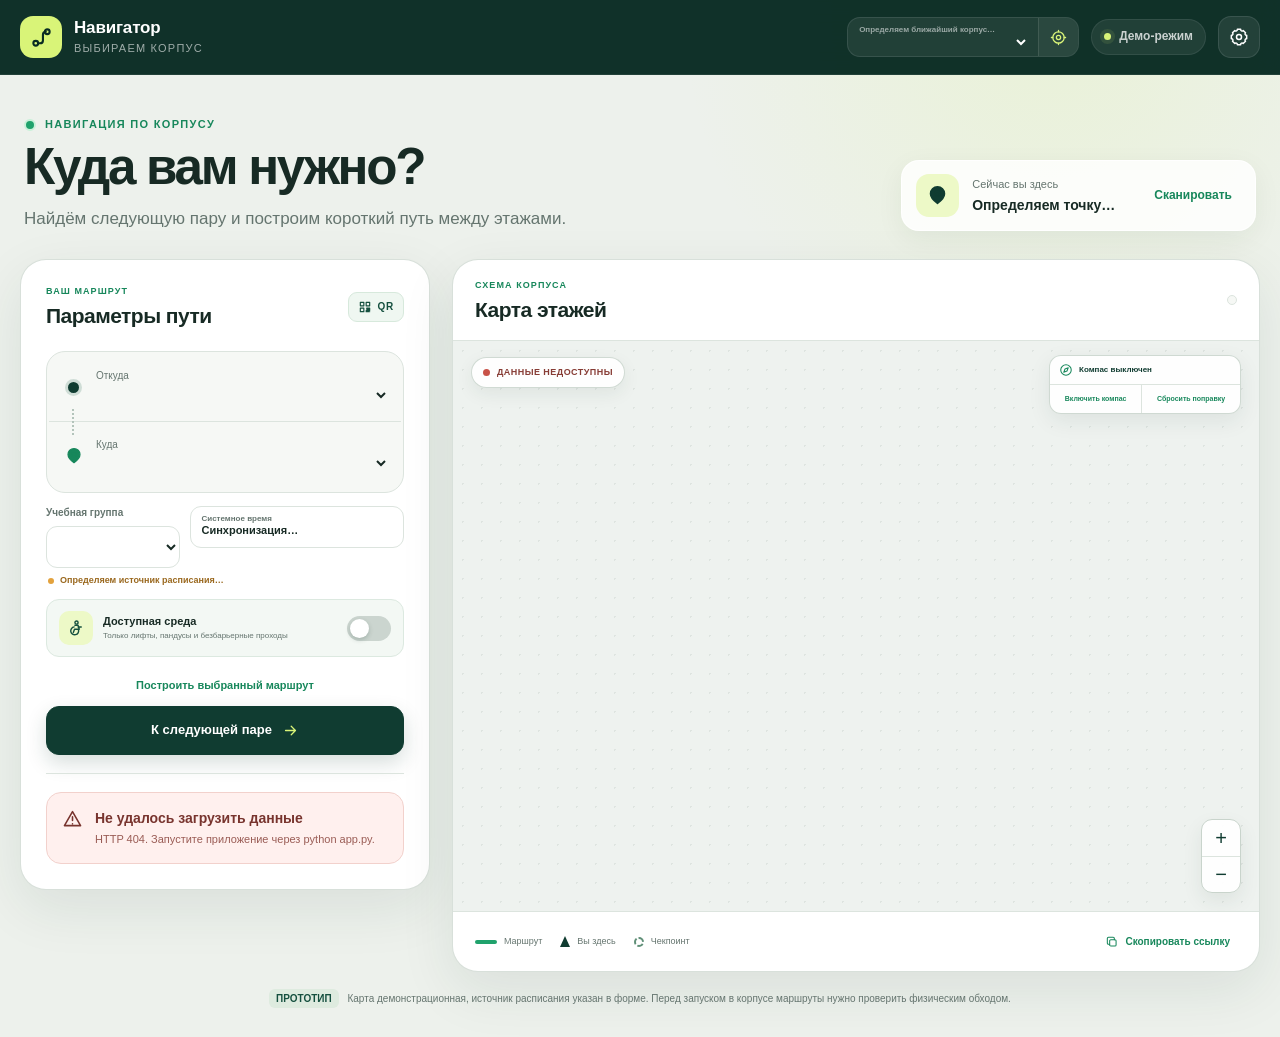
==== commit d6daa967: "2ver" ====
--- a/index.html
+++ b/index.html
@@ -4,8 +4,8 @@
   <meta charset="utf-8">
   <meta name="viewport" content="width=device-width, initial-scale=1">
   <meta name="theme-color" content="#123c31">
-  <meta name="description" content="Прототип навигатора по учебному корпусу: расписание, QR-точки и маршруты между этажами.">
-  <title>Навигатор кампуса</title>
+  <meta name="description" content="Мультикампусный навигатор: ближайший корпус, расписание по системному времени, маршруты между этажами и живая стрелка без GPS.">
+  <title>Мультикампусный навигатор</title>
   <link rel="stylesheet" href="/styles.css">
 </head>
 <body>
@@ -29,15 +29,26 @@
     <symbol id="icon-alert" viewBox="0 0 24 24"><path d="M12 3 2.8 19h18.4L12 3Z"/><path d="M12 9v4M12 17h.01"/></symbol>
     <symbol id="icon-stairs" viewBox="0 0 24 24"><path d="M3 19h5v-4h4v-4h4V7h5"/></symbol>
     <symbol id="icon-lift" viewBox="0 0 24 24"><rect x="5" y="3" width="14" height="18" rx="2"/><path d="M12 7v10M9 10l3-3 3 3M9 14l3 3 3-3"/></symbol>
+    <symbol id="icon-compass" viewBox="0 0 24 24"><circle cx="12" cy="12" r="9"/><path d="m15.8 8.2-2.1 5.5-5.5 2.1 2.1-5.5 5.5-2.1Z"/></symbol>
+    <symbol id="icon-locate" viewBox="0 0 24 24"><circle cx="12" cy="12" r="3"/><circle cx="12" cy="12" r="8"/><path d="M12 2v2M12 20v2M2 12h2M20 12h2"/></symbol>
   </svg>
 
   <header class="topbar">
     <div class="topbar__inner">
       <a class="brand" href="/">
         <span class="brand__mark"><svg><use href="#icon-route"/></svg></span>
-        <span class="brand__text"><strong>Навигатор</strong><small>главный корпус</small></span>
+        <span class="brand__text"><strong>Навигатор</strong><small id="brandCampus">выбираем корпус</small></span>
       </a>
       <div class="topbar__actions">
+        <div class="campus-picker">
+          <label for="campusSelect">
+            <span id="campusDetection">Определяем ближайший корпус…</span>
+            <select id="campusSelect" aria-label="Город и учебный корпус"></select>
+          </label>
+          <button id="detectCampusButton" type="button" aria-label="Определить ближайший корпус ещё раз" title="Определить ближайший корпус">
+            <svg><use href="#icon-locate"/></svg>
+          </button>
+        </div>
         <span class="demo-pill" id="modePill"><i></i> Демо-режим</span>
         <button class="icon-button" id="settingsButton" type="button" aria-label="Параметры маршрута" aria-haspopup="dialog">
           <svg><use href="#icon-settings"/></svg>
@@ -77,13 +88,17 @@
             <span class="places__line" aria-hidden="true"></span>
             <label class="place-field">
               <span class="place-field__marker place-field__marker--finish"><svg><use href="#icon-pin"/></svg></span>
-              <span class="place-field__body"><small>Куда</small><select id="target" aria-label="Аудитория назначения"></select></span>
+              <span class="place-field__body"><small>Куда</small><select id="target" aria-label="Помещение назначения"></select></span>
             </label>
           </div>
 
           <div class="schedule-fields">
             <label><span>Учебная группа</span><select id="group"></select></label>
-            <label><span>Дата и время</span><input id="clock" type="datetime-local"></label>
+            <div class="system-clock" role="status" aria-live="polite">
+              <span>Системное время</span>
+              <strong id="currentClock">Синхронизация…</strong>
+              <small id="clockTimezone"></small>
+            </div>
           </div>
           <p class="schedule-source" id="scheduleSource" role="status">Определяем источник расписания…</p>
 
@@ -103,6 +118,7 @@
           <div class="lesson-card__top"><span id="lessonState">Следующая пара</span><strong id="lessonTime"></strong></div>
           <h3 id="lessonTitle"></h3>
           <p><svg><use href="#icon-pin"/></svg><span id="lessonRoom"></span></p>
+          <p class="lesson-card__next" id="lessonNext"></p>
         </article>
 
         <section class="route-result" id="routeResult" aria-labelledby="routeResultTitle">
@@ -124,6 +140,14 @@
 
         <div class="map-stage" id="mapStage">
           <div class="map-status" id="mapStatus"><span></span> Маршрут строится</div>
+          <div class="orientation-controls" aria-label="Положение и компас">
+            <div class="orientation-controls__state">
+              <svg><use href="#icon-compass"/></svg>
+              <span id="compassStatus">Компас выключен</span>
+            </div>
+            <button id="compassButton" type="button">Включить компас</button>
+            <button id="resetCalibrationButton" type="button">Сбросить поправку</button>
+          </div>
           <div class="map-canvas" id="mapCanvas" role="tabpanel" aria-live="polite"></div>
           <div class="map-zoom" aria-label="Масштаб карты">
             <button id="zoomIn" type="button" aria-label="Увеличить карту">+</button>
@@ -132,7 +156,7 @@
         </div>
 
         <footer class="map-footer">
-          <div class="map-legend"><span><i class="legend-line"></i> Маршрут</span><span><i class="legend-dot"></i> Вы здесь</span></div>
+          <div class="map-legend"><span><i class="legend-line"></i> Маршрут</span><span><i class="legend-arrow"></i> Вы здесь</span><span><i class="legend-checkpoint"></i> Чекпоинт</span></div>
           <button class="text-button" id="copyRouteButton" type="button"><svg><use href="#icon-copy"/></svg> Скопировать ссылку</button>
         </footer>
       </section>
--- a/styles.css
+++ b/styles.css
@@ -100,6 +100,15 @@
 .brand__text small { margin-top: 5px; color: rgba(255,255,255,.6); font-size: 11px; letter-spacing: .11em; text-transform: uppercase; }
 
 .topbar__actions { display: flex; align-items: center; gap: 12px; }
+.campus-picker { display: flex; align-items: stretch; overflow: hidden; background: rgba(255,255,255,.07); border: 1px solid rgba(255,255,255,.1); border-radius: 13px; }
+.campus-picker label { display: grid; min-width: 190px; padding: 6px 9px 6px 11px; }
+.campus-picker label > span { overflow: hidden; max-width: 230px; color: rgba(255,255,255,.55); font-size: 8px; font-weight: 700; text-overflow: ellipsis; white-space: nowrap; }
+.campus-picker select { max-width: 235px; padding: 1px 22px 0 0; color: #fff; background: transparent; border: 0; outline: 0; font-size: 11px; font-weight: 800; text-overflow: ellipsis; }
+.campus-picker select option { color: var(--ink); background: #fff; }
+.campus-picker button { display: grid; width: 40px; padding: 0; place-items: center; color: var(--lime); background: rgba(255,255,255,.04); border: 0; border-left: 1px solid rgba(255,255,255,.1); }
+.campus-picker button:hover { background: rgba(255,255,255,.1); }
+.campus-picker button:disabled, .campus-picker select:disabled { cursor: wait; opacity: .55; }
+.campus-picker button svg { width: 17px; height: 17px; }
 .demo-pill {
   display: inline-flex;
   align-items: center;
@@ -209,6 +218,10 @@
   font-size: 12px;
   font-weight: 650;
 }
+.system-clock { display: grid; align-content: center; gap: 1px; min-width: 0; height: 42px; padding: 3px 10px; background: var(--surface); border: 1px solid var(--line); border-radius: 11px; }
+.system-clock > span { color: var(--muted); font-size: 8px; font-weight: 700; line-height: 1.1; }
+.system-clock strong { overflow: hidden; font-size: 11px; line-height: 1.2; text-overflow: ellipsis; white-space: nowrap; }
+.system-clock small { overflow: hidden; color: var(--muted); font-size: 8px; line-height: 1.1; text-overflow: ellipsis; white-space: nowrap; }
 .schedule-source { display: flex; align-items: center; gap: 6px; margin: 0 2px 12px; color: #9a681e; font-size: 9px; font-weight: 750; }
 .schedule-source::before { width: 6px; height: 6px; flex: 0 0 auto; background: #e3a23d; border-radius: 50%; content: ""; }
 .schedule-source--real { color: var(--green-600); }
@@ -238,6 +251,7 @@
 
 .button { display: flex; align-items: center; justify-content: center; width: 100%; min-height: 49px; padding: 0 18px; border-radius: 13px; font-size: 13px; font-weight: 800; transition: transform .18s ease, box-shadow .18s ease, background .18s ease; }
 .button:hover { transform: translateY(-1px); }
+.button:disabled { cursor: not-allowed; opacity: .55; transform: none; box-shadow: none; }
 .button--primary { gap: 10px; color: #fff; background: var(--forest-900); border: 1px solid var(--forest-900); box-shadow: 0 8px 20px rgba(16, 60, 49, .17); }
 .button--primary:hover { background: var(--forest-800); box-shadow: 0 11px 24px rgba(16,60,49,.2); }
 .button--primary svg { width: 17px; height: 17px; color: var(--lime); }
@@ -251,6 +265,7 @@
 .lesson-card h3 { margin: 9px 0 7px; font-size: 17px; letter-spacing: -.02em; }
 .lesson-card p { display: flex; align-items: center; gap: 6px; margin: 0; color: rgba(255,255,255,.71); font-size: 11px; }
 .lesson-card p svg { width: 13px; height: 13px; fill: currentColor; }
+.lesson-card .lesson-card__next { margin-top: 9px; padding-top: 9px; color: rgba(255,255,255,.58); border-top: 1px solid rgba(255,255,255,.12); font-size: 9px; line-height: 1.4; }
 
 .route-result { margin-top: 18px; border-top: 1px solid var(--line); padding-top: 18px; }
 .route-result__placeholder { display: flex; align-items: center; gap: 11px; min-height: 55px; color: var(--muted); }
@@ -333,9 +348,6 @@
 @keyframes drawRoute { from { stroke-dashoffset: 1; } }
 .map-node { fill: #fff; stroke: #b9c7bf; stroke-width: 2; }
 .map-node--route { fill: var(--green-500); stroke: #fff; stroke-width: 3; }
-.map-node-pulse { fill: rgba(32,162,108,.13); stroke: none; animation: pulse 1.8s ease-out infinite; }
-@keyframes pulse { 0% { transform: scale(.65); opacity: 1; } 100% { transform: scale(1.5); opacity: 0; } }
-.map-marker-start { fill: var(--forest-900); stroke: #fff; stroke-width: 4; }
 .map-marker-end { fill: var(--lime); stroke: var(--forest-900); stroke-width: 3; }
 .map-marker-letter { fill: #fff; stroke: none; font-size: 9px; font-weight: 900; text-anchor: middle; dominant-baseline: central; }
 .map-marker-letter--end { fill: var(--forest-950); }
@@ -343,11 +355,29 @@
 .map-node-label { fill: var(--ink); stroke: none; font-size: 8px; font-weight: 750; text-anchor: middle; }
 .stairs-lines { stroke: #b6c4bc; stroke-width: 1.4; }
 .lift-glyph { fill: none; stroke: #98aaa0; stroke-width: 1.5; }
+.map-checkpoint { cursor: crosshair; outline: none; }
+.map-checkpoint__ring { fill: #fff; stroke: #5f8f77; stroke-width: 2; stroke-dasharray: 2 2; transition: fill .18s ease, stroke .18s ease; }
+.map-checkpoint__dot { fill: var(--forest-900); stroke: #fff; stroke-width: 1; }
+.map-checkpoint:hover .map-checkpoint__ring, .map-checkpoint:focus .map-checkpoint__ring { fill: var(--lime); stroke: var(--forest-900); stroke-dasharray: none; }
+.live-position { pointer-events: none; transition: transform .48s linear; }
+.live-position__pulse { fill: rgba(32,162,108,.16); stroke: none; transform-box: fill-box; transform-origin: center; animation: livePulse 1.9s ease-out infinite; }
+@keyframes livePulse { 0% { transform: scale(.65); opacity: 1; } 100% { transform: scale(1.55); opacity: 0; } }
+.live-position__disc { fill: var(--forest-900); stroke: #fff; stroke-width: 3.5; filter: drop-shadow(0 3px 4px rgba(9,43,35,.25)); }
+.live-position__arrow { color: var(--lime); transform-box: fill-box; transform-origin: center; transition: transform .14s linear; }
+.live-position__arrow path { fill: var(--lime); stroke: var(--forest-950); stroke-width: 1.1; }
 
 .map-status { position: absolute; z-index: 3; top: 16px; left: 18px; display: inline-flex; align-items: center; gap: 7px; padding: 8px 11px; color: var(--forest-800); background: rgba(255,255,255,.9); border: 1px solid rgba(203,214,207,.9); border-radius: 999px; box-shadow: 0 6px 18px rgba(25,56,45,.07); font-size: 9px; font-weight: 800; letter-spacing: .05em; text-transform: uppercase; backdrop-filter: blur(8px); }
 .map-status span { width: 7px; height: 7px; background: var(--green-500); border-radius: 50%; }
 .map-status--error { color: #873c35; }
 .map-status--error span { background: var(--danger); }
+.orientation-controls { position: absolute; z-index: 4; top: 14px; right: 18px; display: grid; grid-template-columns: auto auto; overflow: hidden; color: var(--forest-900); background: rgba(255,255,255,.92); border: 1px solid rgba(203,214,207,.92); border-radius: 12px; box-shadow: 0 7px 22px rgba(25,56,45,.08); backdrop-filter: blur(9px); }
+.orientation-controls__state { display: flex; grid-column: 1 / -1; align-items: center; gap: 6px; min-width: 190px; padding: 7px 9px; border-bottom: 1px solid var(--line); font-size: 8px; font-weight: 800; }
+.orientation-controls__state svg { width: 14px; height: 14px; color: var(--green-600); }
+.orientation-controls button { min-height: 28px; padding: 4px 8px; color: var(--green-600); background: transparent; border: 0; font-size: 7px; font-weight: 800; }
+.orientation-controls button + button { border-left: 1px solid var(--line); }
+.orientation-controls button:hover { background: var(--surface-2); }
+.orientation-controls button:disabled { cursor: default; color: var(--muted); }
+.orientation-controls[data-state="error"] .orientation-controls__state svg { color: var(--danger); }
 .map-zoom { position: absolute; z-index: 3; right: 18px; bottom: 18px; display: grid; overflow: hidden; background: rgba(255,255,255,.93); border: 1px solid var(--line-strong); border-radius: 11px; box-shadow: 0 8px 20px rgba(33,61,51,.08); }
 .map-zoom button { display: grid; width: 38px; height: 36px; padding: 0; place-items: center; color: var(--forest-900); background: transparent; border: 0; font-size: 20px; }
 .map-zoom button + button { border-top: 1px solid var(--line); }
@@ -357,7 +387,8 @@
 .map-legend { display: flex; align-items: center; gap: 18px; color: var(--muted); font-size: 9px; }
 .map-legend span { display: inline-flex; align-items: center; gap: 7px; }
 .legend-line { width: 22px; border-top: 4px solid var(--green-500); border-radius: 4px; }
-.legend-dot { width: 9px; height: 9px; background: var(--forest-900); border: 2px solid #cddbd3; border-radius: 50%; box-sizing: content-box; }
+.legend-arrow { width: 0; height: 0; border-right: 5px solid transparent; border-bottom: 11px solid var(--forest-900); border-left: 5px solid transparent; filter: drop-shadow(0 0 0 #fff); }
+.legend-checkpoint { width: 10px; height: 10px; background: #fff; border: 2px dashed #5f8f77; border-radius: 50%; }
 .text-button { display: inline-flex; align-items: center; gap: 6px; padding: 7px; color: var(--green-600); background: transparent; border: 0; font-size: 10px; font-weight: 800; }
 .text-button svg { width: 14px; height: 14px; }
 
@@ -512,7 +543,9 @@
 @media (max-width: 1020px) {
   .navigator-layout { grid-template-columns: minmax(300px, 360px) minmax(0,1fr); }
   .map-stage, .map-canvas { min-height: 500px; }
-  .map-canvas { padding: 50px 26px 28px; }
+  .map-canvas { padding: 76px 26px 28px; }
+  .campus-picker label { min-width: 155px; }
+  .campus-picker select { max-width: 175px; }
 }
 
 @media (max-width: 820px) {
@@ -528,9 +561,14 @@
 @media (max-width: 560px) {
   .topbar__inner, .page-shell { width: min(100% - 24px, 1400px); }
   .topbar__inner { min-height: 65px; }
+  .topbar__actions { gap: 6px; }
   .brand__mark { width: 38px; height: 38px; border-radius: 12px; }
-  .brand__text strong { font-size: 15px; }
-  .brand__text small { font-size: 9px; }
+  .brand__text { display: none; }
+  .campus-picker label { min-width: 0; width: 132px; padding-left: 8px; }
+  .campus-picker label > span { max-width: 120px; }
+  .campus-picker select { width: 122px; max-width: 122px; font-size: 9px; }
+  .campus-picker button { width: 34px; }
+  .topbar .icon-button { width: 38px; height: 38px; }
   .demo-pill { display: none; }
   .page-shell { padding-top: 25px; }
   .welcome { margin-bottom: 20px; }
@@ -546,10 +584,13 @@
   .floor-tabs { width: 100%; }
   .floor-tab { flex: 1; }
   .map-stage, .map-canvas { min-height: 405px; }
-  .map-canvas { padding: 62px 12px 30px; }
+  .map-canvas { padding: 112px 12px 30px; }
   .map-status { top: 13px; left: 13px; }
+  .orientation-controls { top: 49px; right: 13px; left: 13px; grid-template-columns: 1fr 1fr; }
+  .orientation-controls__state { min-width: 0; }
   .map-zoom { right: 12px; bottom: 12px; }
   .map-footer { align-items: flex-start; flex-direction: column; gap: 6px; padding: 13px 17px; }
+  .map-legend { flex-wrap: wrap; gap: 10px 15px; }
   .text-button { padding-left: 0; }
   .sheet-dialog { width: 100%; max-width: none; max-height: 90vh; margin: auto 0 0; border-radius: 22px 22px 0 0; }
   .dialog-head, .dialog-body { padding-left: 17px; padding-right: 17px; }
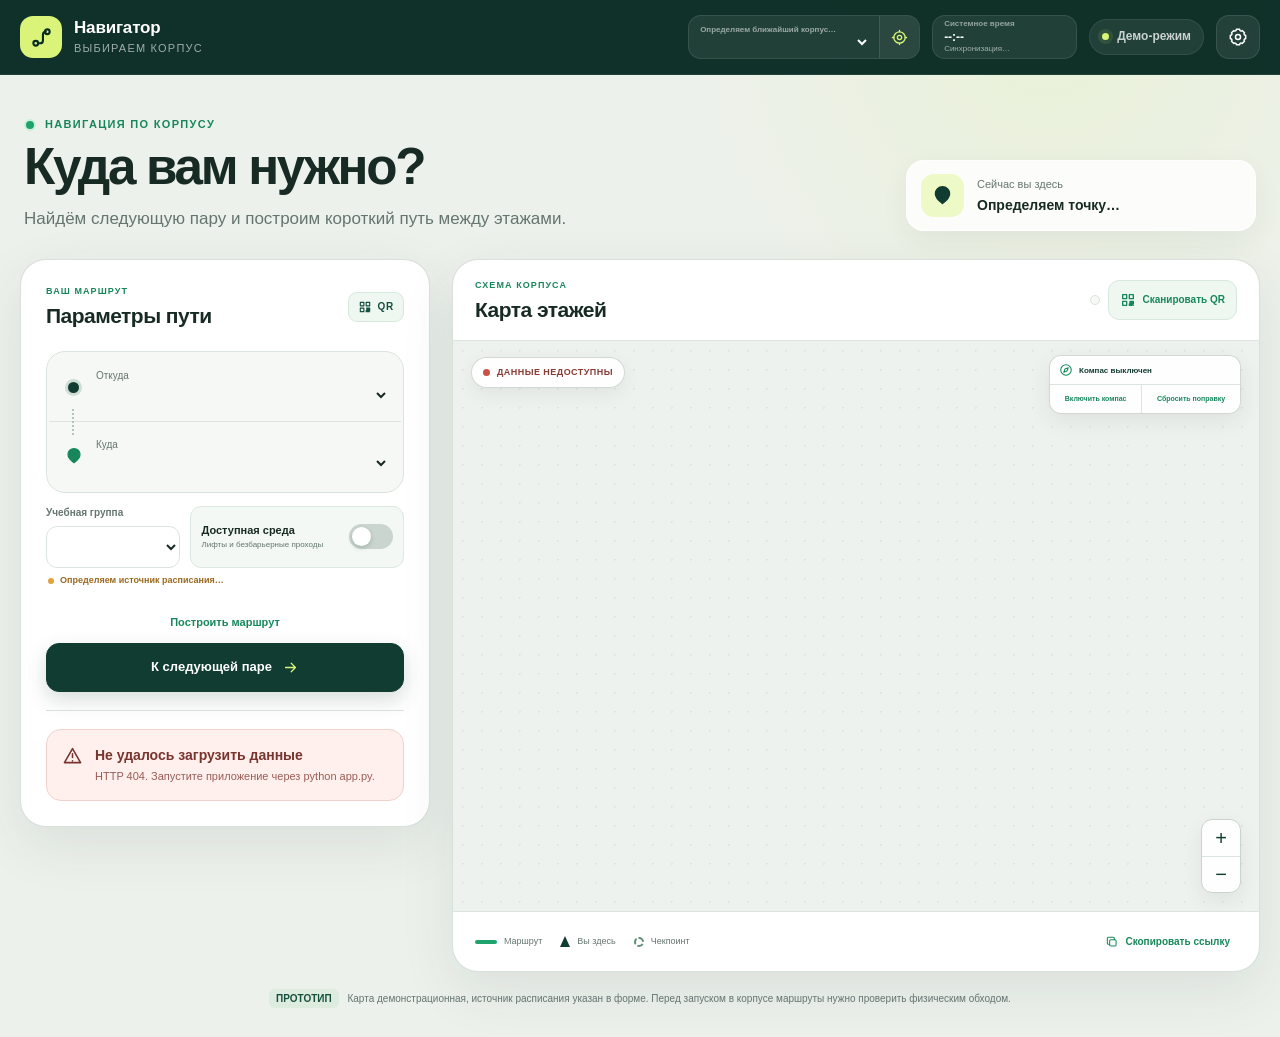
==== commit c90b45af: "mobile" ====
--- a/index.html
+++ b/index.html
@@ -49,6 +49,11 @@
             <svg><use href="#icon-locate"/></svg>
           </button>
         </div>
+        <div class="header-clock" id="headerClock" role="status" aria-live="polite" title="Системное время выбранного корпуса">
+          <span>Системное время</span>
+          <strong id="currentClock">--:--</strong>
+          <small id="clockTimezone">Синхронизация…</small>
+        </div>
         <span class="demo-pill" id="modePill"><i></i> Демо-режим</span>
         <button class="icon-button" id="settingsButton" type="button" aria-label="Параметры маршрута" aria-haspopup="dialog">
           <svg><use href="#icon-settings"/></svg>
@@ -68,65 +73,63 @@
       <div class="location-card">
         <span class="location-card__icon"><svg><use href="#icon-pin"/></svg></span>
         <span class="location-card__copy"><small>Сейчас вы здесь</small><strong id="currentLocation">Определяем точку…</strong></span>
-        <button id="changeLocationButton" type="button">Сканировать</button>
       </div>
     </section>
 
     <section class="navigator-layout" aria-label="Построение маршрута">
       <aside class="route-panel panel">
-        <div class="panel-title">
-          <div><p class="section-kicker">Ваш маршрут</p><h2>Параметры пути</h2></div>
-          <span class="qr-badge"><svg><use href="#icon-qr"/></svg> QR</span>
-        </div>
-
-        <form id="routeForm" novalidate>
-          <div class="places">
-            <label class="place-field">
-              <span class="place-field__marker place-field__marker--start"></span>
-              <span class="place-field__body"><small>Откуда</small><select id="start" aria-label="Начальная точка"></select></span>
-            </label>
-            <span class="places__line" aria-hidden="true"></span>
-            <label class="place-field">
-              <span class="place-field__marker place-field__marker--finish"><svg><use href="#icon-pin"/></svg></span>
-              <span class="place-field__body"><small>Куда</small><select id="target" aria-label="Помещение назначения"></select></span>
-            </label>
-          </div>
-
-          <div class="schedule-fields">
-            <label><span>Учебная группа</span><select id="group"></select></label>
-            <div class="system-clock" role="status" aria-live="polite">
-              <span>Системное время</span>
-              <strong id="currentClock">Синхронизация…</strong>
-              <small id="clockTimezone"></small>
-            </div>
-          </div>
-          <p class="schedule-source" id="scheduleSource" role="status">Определяем источник расписания…</p>
-
-          <label class="route-accessibility">
-            <span class="route-accessibility__icon"><svg><use href="#icon-accessible"/></svg></span>
-            <span class="route-accessibility__copy"><strong>Доступная среда</strong><small>Только лифты, пандусы и безбарьерные проходы</small></span>
-            <input id="accessibleQuick" type="checkbox"><span class="switch" aria-hidden="true"></span>
-          </label>
-
-          <button class="button button--secondary" id="findButton" type="submit">Построить выбранный маршрут</button>
-          <button class="button button--primary" id="nextLessonButton" type="button">
-            <span>К следующей паре</span><svg><use href="#icon-arrow"/></svg>
-          </button>
-        </form>
-
-        <article class="lesson-card" id="lessonCard" hidden>
-          <div class="lesson-card__top"><span id="lessonState">Следующая пара</span><strong id="lessonTime"></strong></div>
-          <h3 id="lessonTitle"></h3>
-          <p><svg><use href="#icon-pin"/></svg><span id="lessonRoom"></span></p>
-          <p class="lesson-card__next" id="lessonNext"></p>
-        </article>
-
-        <section class="route-result" id="routeResult" aria-labelledby="routeResultTitle">
-          <div class="route-result__placeholder">
-            <span class="spinner" aria-hidden="true"></span>
-            <p>Загружаем карту корпуса…</p>
-          </div>
-        </section>
+        <div class="route-setup">
+          <div class="panel-title">
+            <div><p class="section-kicker">Ваш маршрут</p><h2>Параметры пути</h2></div>
+            <span class="qr-badge"><svg><use href="#icon-qr"/></svg> QR</span>
+          </div>
+
+          <form id="routeForm" novalidate>
+            <div class="places">
+              <label class="place-field">
+                <span class="place-field__marker place-field__marker--start"></span>
+                <span class="place-field__body"><small>Откуда</small><select id="start" aria-label="Начальная точка"></select></span>
+              </label>
+              <span class="places__line" aria-hidden="true"></span>
+              <label class="place-field">
+                <span class="place-field__marker place-field__marker--finish"><svg><use href="#icon-pin"/></svg></span>
+                <span class="place-field__body"><small>Куда</small><select id="target" aria-label="Помещение назначения"></select></span>
+              </label>
+            </div>
+
+            <div class="schedule-fields">
+              <label><span>Учебная группа</span><select id="group"></select></label>
+              <label class="route-accessibility">
+                <span class="route-accessibility__copy"><strong>Доступная среда</strong><small>Лифты и безбарьерные проходы</small></span>
+                <input id="accessibleQuick" type="checkbox"><span class="switch" aria-hidden="true"></span>
+              </label>
+            </div>
+            <p class="schedule-source" id="scheduleSource" role="status">Определяем источник расписания…</p>
+
+            <div class="route-actions">
+              <button class="button button--secondary" id="findButton" type="submit">Построить маршрут</button>
+              <button class="button button--primary" id="nextLessonButton" type="button">
+                <span>К следующей паре</span><svg><use href="#icon-arrow"/></svg>
+              </button>
+            </div>
+          </form>
+        </div>
+
+        <div class="route-details">
+          <article class="lesson-card" id="lessonCard" hidden>
+            <div class="lesson-card__top"><span id="lessonState">Следующая пара</span><strong id="lessonTime"></strong></div>
+            <h3 id="lessonTitle"></h3>
+            <p><svg><use href="#icon-pin"/></svg><span id="lessonRoom"></span></p>
+            <p class="lesson-card__next" id="lessonNext"></p>
+          </article>
+
+          <section class="route-result" id="routeResult" aria-labelledby="routeResultTitle">
+            <div class="route-result__placeholder">
+              <span class="spinner" aria-hidden="true"></span>
+              <p>Загружаем карту корпуса…</p>
+            </div>
+          </section>
+        </div>
       </aside>
 
       <section class="map-panel panel" aria-labelledby="mapTitle">
@@ -135,7 +138,12 @@
             <p class="section-kicker">Схема корпуса</p>
             <h2 id="mapTitle">Карта этажей</h2>
           </div>
-          <div class="floor-tabs" id="floorTabs" role="tablist" aria-label="Выбор этажа"></div>
+          <div class="map-toolbar__actions">
+            <div class="floor-tabs" id="floorTabs" role="tablist" aria-label="Выбор этажа"></div>
+            <button class="map-scan-button" id="changeLocationButton" type="button" aria-label="Сканировать QR-код текущего положения" title="Сканировать QR-код">
+              <svg><use href="#icon-qr"/></svg><span>Сканировать QR</span>
+            </button>
+          </div>
         </header>
 
         <div class="map-stage" id="mapStage">
--- a/styles.css
+++ b/styles.css
@@ -100,8 +100,8 @@
 .brand__text small { margin-top: 5px; color: rgba(255,255,255,.6); font-size: 11px; letter-spacing: .11em; text-transform: uppercase; }
 
 .topbar__actions { display: flex; align-items: center; gap: 12px; }
-.campus-picker { display: flex; align-items: stretch; overflow: hidden; background: rgba(255,255,255,.07); border: 1px solid rgba(255,255,255,.1); border-radius: 13px; }
-.campus-picker label { display: grid; min-width: 190px; padding: 6px 9px 6px 11px; }
+.campus-picker { display: flex; align-items: stretch; height: 44px; overflow: hidden; background: rgba(255,255,255,.07); border: 1px solid rgba(255,255,255,.1); border-radius: 13px; }
+.campus-picker label { display: grid; align-content: center; min-width: 190px; padding: 6px 9px 6px 11px; }
 .campus-picker label > span { overflow: hidden; max-width: 230px; color: rgba(255,255,255,.55); font-size: 8px; font-weight: 700; text-overflow: ellipsis; white-space: nowrap; }
 .campus-picker select { max-width: 235px; padding: 1px 22px 0 0; color: #fff; background: transparent; border: 0; outline: 0; font-size: 11px; font-weight: 800; text-overflow: ellipsis; }
 .campus-picker select option { color: var(--ink); background: #fff; }
@@ -109,6 +109,10 @@
 .campus-picker button:hover { background: rgba(255,255,255,.1); }
 .campus-picker button:disabled, .campus-picker select:disabled { cursor: wait; opacity: .55; }
 .campus-picker button svg { width: 17px; height: 17px; }
+.header-clock { display: grid; align-content: center; gap: 1px; min-width: 145px; height: 44px; padding: 4px 11px; color: #fff; background: rgba(255,255,255,.07); border: 1px solid rgba(255,255,255,.1); border-radius: 13px; }
+.header-clock > span { color: rgba(255,255,255,.52); font-size: 8px; font-weight: 700; line-height: 1.1; }
+.header-clock strong { overflow: hidden; font-size: 12px; line-height: 1.2; text-overflow: ellipsis; white-space: nowrap; }
+.header-clock small { overflow: hidden; color: rgba(255,255,255,.58); font-size: 8px; line-height: 1.1; text-overflow: ellipsis; white-space: nowrap; }
 .demo-pill {
   display: inline-flex;
   align-items: center;
@@ -137,6 +141,7 @@
 }
 .icon-button:hover { background: rgba(255,255,255,.14); }
 .icon-button svg { width: 20px; height: 20px; }
+.topbar .icon-button { width: 44px; height: 44px; }
 .icon-button--light { color: var(--ink); background: var(--surface-2); border-color: var(--line); }
 .icon-button--light:hover { background: #edf2ee; }
 .notification-dot { position: absolute; top: 6px; right: 6px; width: 8px; height: 8px; background: #ffb55e; border: 2px solid var(--forest-950); border-radius: 50%; }
@@ -153,7 +158,7 @@
 
 .location-card {
   display: grid;
-  grid-template-columns: auto minmax(160px, 1fr) auto;
+  grid-template-columns: auto minmax(160px, 1fr);
   align-items: center;
   gap: 13px;
   min-width: 350px;
@@ -168,11 +173,11 @@
 .location-card__copy { display: grid; min-width: 0; }
 .location-card__copy small { margin-bottom: 2px; color: var(--muted); font-size: 11px; }
 .location-card__copy strong { overflow: hidden; font-size: 14px; text-overflow: ellipsis; white-space: nowrap; }
-.location-card button { padding: 7px 9px; color: var(--green-600); background: transparent; border: 0; font-size: 12px; font-weight: 800; }
 
 .navigator-layout { display: grid; grid-template-columns: minmax(335px, 410px) minmax(0, 1fr); gap: 22px; align-items: start; }
 .panel { background: var(--surface); border: 1px solid rgba(201, 212, 204, .72); border-radius: var(--radius-xl); box-shadow: var(--shadow); }
 .route-panel { padding: 25px; }
+.route-setup, .route-details { min-width: 0; }
 .panel-title, .map-toolbar { display: flex; align-items: center; justify-content: space-between; gap: 18px; }
 .panel-title { margin-bottom: 22px; }
 .panel-title h2, .map-toolbar h2 { margin: 0; font-size: 21px; line-height: 1.15; letter-spacing: -.025em; }
@@ -203,10 +208,10 @@
   text-overflow: ellipsis;
 }
 
-.schedule-fields { display: grid; grid-template-columns: .85fr 1.35fr; gap: 10px; margin: 13px 0 6px; }
-.schedule-fields label { display: grid; gap: 6px; min-width: 0; }
-.schedule-fields label > span { color: var(--muted); font-size: 10px; font-weight: 700; }
-.schedule-fields select, .schedule-fields input {
+.schedule-fields { display: grid; grid-template-columns: .85fr 1.35fr; align-items: stretch; gap: 10px; margin: 13px 0 6px; }
+.schedule-fields > label:not(.route-accessibility) { display: grid; gap: 6px; min-width: 0; }
+.schedule-fields > label:not(.route-accessibility) > span { color: var(--muted); font-size: 10px; font-weight: 700; }
+.schedule-fields select {
   width: 100%;
   min-width: 0;
   height: 42px;
@@ -218,10 +223,6 @@
   font-size: 12px;
   font-weight: 650;
 }
-.system-clock { display: grid; align-content: center; gap: 1px; min-width: 0; height: 42px; padding: 3px 10px; background: var(--surface); border: 1px solid var(--line); border-radius: 11px; }
-.system-clock > span { color: var(--muted); font-size: 8px; font-weight: 700; line-height: 1.1; }
-.system-clock strong { overflow: hidden; font-size: 11px; line-height: 1.2; text-overflow: ellipsis; white-space: nowrap; }
-.system-clock small { overflow: hidden; color: var(--muted); font-size: 8px; line-height: 1.1; text-overflow: ellipsis; white-space: nowrap; }
 .schedule-source { display: flex; align-items: center; gap: 6px; margin: 0 2px 12px; color: #9a681e; font-size: 9px; font-weight: 750; }
 .schedule-source::before { width: 6px; height: 6px; flex: 0 0 auto; background: #e3a23d; border-radius: 50%; content: ""; }
 .schedule-source--real { color: var(--green-600); }
@@ -229,21 +230,20 @@
 
 .route-accessibility {
   display: grid;
-  grid-template-columns: auto minmax(0, 1fr) auto;
+  grid-template-columns: minmax(0, 1fr) auto;
   align-items: center;
   gap: 10px;
-  margin: 4px 0 9px;
-  padding: 11px 12px;
+  min-width: 0;
+  margin: 0;
+  padding: 8px 10px;
   background: #f3f8f4;
   border: 1px solid #dce9e0;
-  border-radius: 13px;
+  border-radius: 11px;
   cursor: pointer;
 }
-.route-accessibility__icon { display: grid; width: 34px; height: 34px; place-items: center; color: var(--forest-800); background: var(--lime-soft); border-radius: 10px; }
-.route-accessibility__icon svg { width: 19px; height: 19px; }
-.route-accessibility__copy { display: grid; gap: 1px; }
+.route-accessibility__copy { display: grid; gap: 1px; min-width: 0; }
 .route-accessibility__copy strong { font-size: 11px; }
-.route-accessibility__copy small { color: var(--muted); font-size: 8px; line-height: 1.35; }
+.route-accessibility__copy small { overflow: hidden; color: var(--muted); font-size: 8px; line-height: 1.35; text-overflow: ellipsis; white-space: nowrap; }
 .route-accessibility input { position: absolute; opacity: 0; pointer-events: none; }
 .route-accessibility input:checked + .switch { background: var(--green-500); }
 .route-accessibility input:checked + .switch::after { transform: translateX(19px); }
@@ -256,6 +256,7 @@
 .button--primary:hover { background: var(--forest-800); box-shadow: 0 11px 24px rgba(16,60,49,.2); }
 .button--primary svg { width: 17px; height: 17px; color: var(--lime); }
 .button--secondary { min-height: 40px; margin-top: 4px; color: var(--green-600); background: transparent; border: 0; font-size: 11px; }
+.route-actions { display: grid; }
 
 .lesson-card { position: relative; overflow: hidden; margin-top: 17px; padding: 16px 17px; color: #fff; background: linear-gradient(135deg, var(--forest-900), #176346); border-radius: 17px; }
 .lesson-card::after { content: ""; position: absolute; right: -33px; bottom: -45px; width: 115px; height: 115px; background: var(--lime); border-radius: 50%; opacity: .13; }
@@ -326,10 +327,14 @@
 
 .map-panel { overflow: hidden; min-width: 0; }
 .map-toolbar { min-height: 81px; padding: 18px 22px; border-bottom: 1px solid var(--line); }
-.floor-tabs { display: flex; gap: 5px; padding: 4px; background: var(--surface-2); border: 1px solid var(--line); border-radius: 12px; }
+.map-toolbar__actions { display: flex; align-items: center; justify-content: flex-end; gap: 8px; min-width: 0; }
+.floor-tabs { display: grid; grid-template-columns: repeat(var(--floor-count, 1), max-content); width: max-content; max-width: 100%; gap: 5px; padding: 4px; overflow-x: auto; background: var(--surface-2); border: 1px solid var(--line); border-radius: 12px; scrollbar-width: thin; }
 .floor-tab { min-width: 68px; padding: 7px 10px; color: var(--muted); background: transparent; border: 0; border-radius: 8px; font-size: 11px; font-weight: 800; }
 .floor-tab[aria-selected="true"] { color: #fff; background: var(--forest-900); box-shadow: 0 4px 11px rgba(16,60,49,.15); }
 .floor-tab .floor-tab__route { display: inline-block; width: 5px; height: 5px; margin-left: 4px; vertical-align: 2px; background: var(--lime); border-radius: 50%; }
+.map-scan-button { display: inline-flex; flex: 0 0 auto; align-items: center; justify-content: center; gap: 6px; min-height: 40px; padding: 0 11px; color: var(--green-600); background: #eff7f1; border: 1px solid #d7e9dc; border-radius: 11px; font-size: 10px; font-weight: 800; }
+.map-scan-button:hover { background: #e5f2e8; }
+.map-scan-button svg { width: 16px; height: 16px; stroke-width: 2; }
 
 .map-stage { position: relative; min-height: 570px; overflow: hidden; background: #eef2ef; isolation: isolate; }
 .map-stage::before { content: ""; position: absolute; inset: 0; z-index: -1; opacity: .25; background-image: radial-gradient(#aebbb4 1px, transparent 1px); background-size: 19px 19px; }
@@ -546,52 +551,100 @@
   .map-canvas { padding: 76px 26px 28px; }
   .campus-picker label { min-width: 155px; }
   .campus-picker select { max-width: 175px; }
+  .header-clock { min-width: 125px; }
 }
 
 @media (max-width: 820px) {
+  .brand__text { display: none; }
+  .demo-pill { display: none; }
   .page-shell { padding-top: 31px; }
   .welcome { align-items: stretch; flex-direction: column; gap: 20px; }
   .location-card { width: 100%; min-width: 0; }
-  .navigator-layout { grid-template-columns: 1fr; }
-  .route-panel { order: 1; }
-  .map-panel { order: 2; }
+  .navigator-layout { grid-template-columns: 1fr; gap: 16px; }
+  .route-panel { display: contents; }
+  .route-setup, .route-details { background: var(--surface); border: 1px solid rgba(201, 212, 204, .72); border-radius: var(--radius-xl); box-shadow: var(--shadow); }
+  .map-panel { order: 1; }
+  .route-setup { order: 2; padding: 25px; }
+  .route-details { order: 3; padding: 25px; }
+  .route-details .lesson-card { margin-top: 0; }
+  .route-details .route-result { margin-top: 0; padding-top: 0; border-top: 0; }
+  .route-details .lesson-card:not([hidden]) + .route-result { margin-top: 18px; padding-top: 18px; border-top: 1px solid var(--line); }
   .map-stage, .map-canvas { min-height: 520px; }
 }
 
 @media (max-width: 560px) {
   .topbar__inner, .page-shell { width: min(100% - 24px, 1400px); }
   .topbar__inner { min-height: 65px; }
-  .topbar__actions { gap: 6px; }
+  .topbar__actions { gap: 4px; }
   .brand__mark { width: 38px; height: 38px; border-radius: 12px; }
   .brand__text { display: none; }
-  .campus-picker label { min-width: 0; width: 132px; padding-left: 8px; }
-  .campus-picker label > span { max-width: 120px; }
-  .campus-picker select { width: 122px; max-width: 122px; font-size: 9px; }
-  .campus-picker button { width: 34px; }
+  .campus-picker { height: 38px; border-radius: 12px; }
+  .campus-picker label { min-width: 0; width: 108px; padding: 3px 6px 3px 8px; }
+  .campus-picker label > span { max-width: 98px; }
+  .campus-picker select { width: 98px; max-width: 98px; padding-right: 16px; font-size: 9px; }
+  .campus-picker button { width: 32px; }
+  .header-clock { width: 60px; min-width: 60px; height: 38px; padding: 4px 5px; place-items: center; text-align: center; }
+  .header-clock > span, .header-clock small { display: none; }
+  .header-clock strong { font-size: 11px; }
   .topbar .icon-button { width: 38px; height: 38px; }
   .demo-pill { display: none; }
-  .page-shell { padding-top: 25px; }
-  .welcome { margin-bottom: 20px; }
-  .welcome h1 { font-size: 35px; }
-  .welcome__copy > p:last-child { font-size: 14px; }
-  .location-card { grid-template-columns: auto minmax(0,1fr) auto; padding: 11px; }
-  .location-card__icon { width: 39px; height: 39px; }
-  .panel { border-radius: 20px; }
-  .route-panel { padding: 19px 16px; }
-  .schedule-fields { grid-template-columns: 1fr; }
+  .page-shell { padding-top: 12px; }
+  .welcome { gap: 8px; margin-bottom: 12px; }
+  .welcome__copy .eyebrow, .welcome__copy > p:last-child { display: none; }
+  .welcome h1 { font-size: 26px; line-height: 1.08; }
+  .location-card { grid-template-columns: auto minmax(0,1fr); gap: 9px; padding: 8px 9px; border-radius: 14px; }
+  .location-card__icon { width: 34px; height: 34px; border-radius: 10px; }
+  .location-card__icon svg { width: 18px; height: 18px; }
+  .location-card__copy small { font-size: 9px; }
+  .location-card__copy strong { font-size: 12px; }
+  .navigator-layout { gap: 12px; }
+  .panel, .route-setup, .route-details { border-radius: 18px; }
+  .route-setup, .route-details { padding: 14px; }
+  .panel-title { margin-bottom: 10px; }
+  .panel-title h2 { font-size: 18px; }
+  .panel-title .section-kicker { margin-bottom: 3px; font-size: 8px; }
+  .qr-badge { padding: 6px 8px; }
+  .place-field { grid-template-columns: 21px minmax(0, 1fr); gap: 7px; min-height: 50px; padding: 7px 8px; }
+  .places__line { top: 41px; bottom: 41px; left: 20px; }
+  .place-field__marker--finish { width: 20px; height: 20px; }
+  .place-field__marker--finish svg { width: 16px; height: 16px; }
+  .place-field select { font-size: 12px; }
+  .schedule-fields { grid-template-columns: .85fr 1.15fr; gap: 7px; margin: 8px 0 5px; }
+  .schedule-fields > label:not(.route-accessibility) { gap: 3px; }
+  .schedule-fields select { height: 38px; padding: 0 8px; font-size: 11px; }
+  .schedule-source { display: none; }
+  .schedule-fields .route-accessibility { gap: 7px; padding: 6px 7px; }
+  .route-accessibility__copy strong { font-size: 10px; }
+  .route-accessibility__copy small { display: none; }
+  .route-actions { grid-template-columns: .9fr 1.1fr; gap: 7px; }
+  .route-actions .button { min-height: 42px; padding: 0 7px; border-radius: 11px; font-size: 10px; line-height: 1.2; }
+  .route-actions .button--secondary { margin-top: 0; background: var(--surface-2); border: 1px solid var(--line); }
+  .route-actions .button--primary { font-size: 11px; }
   .route-options__list { grid-template-columns: 1fr; }
-  .map-toolbar { align-items: flex-start; flex-direction: column; min-height: 0; padding: 18px; }
-  .floor-tabs { width: 100%; }
-  .floor-tab { flex: 1; }
-  .map-stage, .map-canvas { min-height: 405px; }
-  .map-canvas { padding: 112px 12px 30px; }
-  .map-status { top: 13px; left: 13px; }
-  .orientation-controls { top: 49px; right: 13px; left: 13px; grid-template-columns: 1fr 1fr; }
-  .orientation-controls__state { min-width: 0; }
-  .map-zoom { right: 12px; bottom: 12px; }
-  .map-footer { align-items: flex-start; flex-direction: column; gap: 6px; padding: 13px 17px; }
-  .map-legend { flex-wrap: wrap; gap: 10px 15px; }
-  .text-button { padding-left: 0; }
+  .map-toolbar { display: grid; grid-template-columns: auto minmax(0, 1fr); align-items: center; min-height: 0; gap: 9px; padding: 11px 12px; }
+  .map-toolbar .section-kicker { display: none; }
+  .map-toolbar h2 { font-size: 17px; white-space: nowrap; }
+  .map-toolbar__actions { gap: 6px; overflow: hidden; }
+  .floor-tabs { width: max-content; max-width: calc(100% - 40px); gap: 3px; padding: 3px; }
+  .floor-tab { min-width: 0; padding: 6px 5px; font-size: 9px; }
+  .map-scan-button { width: 34px; min-height: 34px; padding: 0; border-radius: 10px; }
+  .map-scan-button span { display: none; }
+  .map-scan-button svg { width: 15px; height: 15px; }
+  .map-stage, .map-canvas { min-height: 370px; }
+  .map-canvas { padding: 88px 8px 20px; }
+  .map-status { top: 10px; left: 10px; padding: 6px 8px; font-size: 8px; }
+  .orientation-controls { top: 44px; right: 10px; left: 10px; grid-template-columns: 1.25fr 1fr 1fr; }
+  .orientation-controls__state { grid-column: auto; min-width: 0; padding: 6px 7px; overflow: hidden; border-right: 1px solid var(--line); border-bottom: 0; }
+  .orientation-controls__state span { overflow: hidden; text-overflow: ellipsis; white-space: nowrap; }
+  .orientation-controls button { min-width: 0; min-height: 32px; padding: 4px 5px; }
+  .map-zoom { right: 10px; bottom: 10px; }
+  .map-zoom button { width: 34px; height: 33px; }
+  .map-footer { display: grid; grid-template-columns: minmax(0, 1fr) auto; align-items: center; gap: 6px; min-height: 0; padding: 9px 12px; }
+  .map-legend { flex-wrap: wrap; gap: 7px 10px; font-size: 7px; }
+  .map-legend span { gap: 4px; }
+  .legend-line { width: 16px; border-top-width: 3px; }
+  .text-button { padding: 5px 0 5px 5px; font-size: 9px; }
+  .route-details .lesson-card:not([hidden]) + .route-result { margin-top: 14px; padding-top: 14px; }
   .sheet-dialog { width: 100%; max-width: none; max-height: 90vh; margin: auto 0 0; border-radius: 22px 22px 0 0; }
   .dialog-head, .dialog-body { padding-left: 17px; padding-right: 17px; }
   .toast { right: 16px; bottom: 16px; }
@@ -601,6 +654,15 @@
   .scan-target { width: min(68vw, 290px); }
 }
 
+@media (max-width: 360px) {
+  .map-toolbar { gap: 7px; padding-right: 10px; padding-left: 10px; }
+  .map-toolbar h2 { font-size: 15px; }
+  .map-toolbar__actions { gap: 4px; }
+  .floor-tabs { max-width: calc(100% - 36px); gap: 2px; padding: 2px; }
+  .floor-tab { padding: 5px 3px; font-size: 8px; }
+  .map-scan-button { width: 32px; min-height: 32px; }
+}
+
 @media (prefers-reduced-motion: reduce) {
   *, *::before, *::after { scroll-behavior: auto !important; animation-duration: .01ms !important; animation-iteration-count: 1 !important; transition-duration: .01ms !important; }
 }
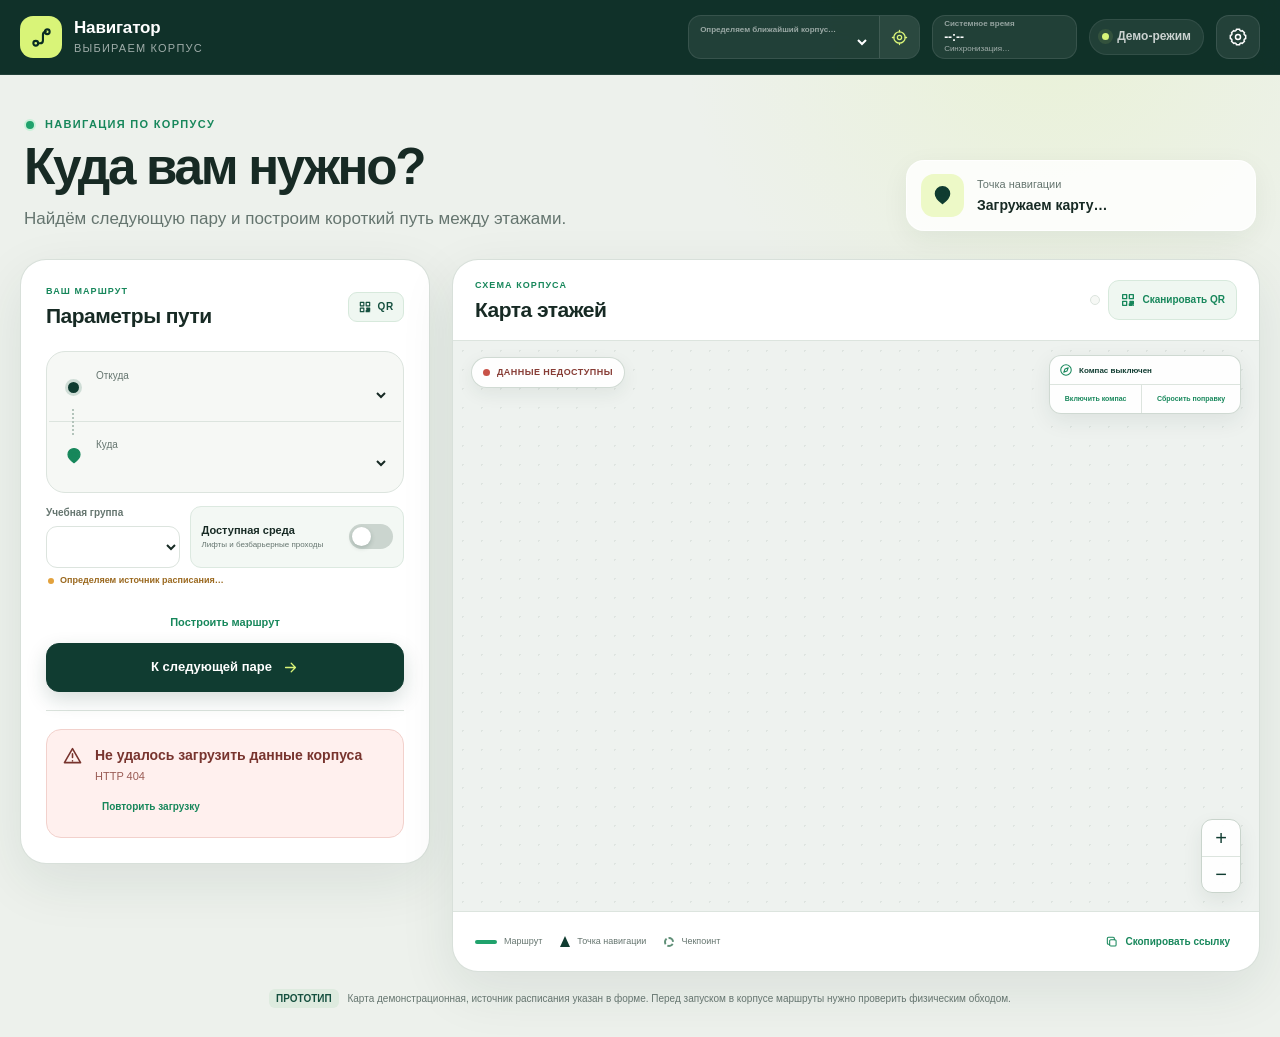
==== commit f3208906: "add campus editor" ====
--- a/index.html
+++ b/index.html
@@ -72,7 +72,7 @@
       </div>
       <div class="location-card">
         <span class="location-card__icon"><svg><use href="#icon-pin"/></svg></span>
-        <span class="location-card__copy"><small>Сейчас вы здесь</small><strong id="currentLocation">Определяем точку…</strong></span>
+        <span class="location-card__copy"><small>Точка навигации</small><strong id="currentLocation">Загружаем карту…</strong></span>
       </div>
     </section>
 
@@ -164,7 +164,7 @@
         </div>
 
         <footer class="map-footer">
-          <div class="map-legend"><span><i class="legend-line"></i> Маршрут</span><span><i class="legend-arrow"></i> Вы здесь</span><span><i class="legend-checkpoint"></i> Чекпоинт</span></div>
+          <div class="map-legend"><span><i class="legend-line"></i> Маршрут</span><span><i class="legend-arrow"></i> Точка навигации</span><span><i class="legend-checkpoint"></i> Чекпоинт</span></div>
           <button class="text-button" id="copyRouteButton" type="button"><svg><use href="#icon-copy"/></svg> Скопировать ссылку</button>
         </footer>
       </section>
@@ -232,14 +232,15 @@
         <input id="accessible" type="checkbox"><span class="switch" aria-hidden="true"></span>
       </label>
       <div class="settings-section">
-        <div class="settings-section__title"><div><strong>Закрытые проходы</strong><small>Для проверки перестроения маршрута</small></div><span id="closedCount">0</span></div>
+        <div class="settings-section__title"><div><strong>Закрытые проходы</strong><small>Флажки действуют только в этой вкладке</small></div><span id="closedCount">0</span></div>
         <div class="closed-list" id="closedList"></div>
       </div>
       <div class="data-card">
         <span class="data-card__dot" id="serverStatusDot"></span>
         <div><strong id="serverStatus">Данные корпуса загружены</strong><small id="dataVersion">Проверяем версию…</small></div>
-        <button id="healthButton" type="button">Проверить API</button>
-      </div>
+        <button id="healthButton" type="button">Обновить данные</button>
+      </div>
+      <a class="text-button campus-editor-link" id="campusEditorLink" href="/editor">Редактор кампусов</a>
     </div>
   </dialog>
 
@@ -247,6 +248,7 @@
 
   <script src="/vendor/jsQR.js"></script>
   <script src="/route.js"></script>
+  <script src="/map-plan.js"></script>
   <script src="/app.js"></script>
 </body>
 </html>
--- a/styles.css
+++ b/styles.css
@@ -309,6 +309,7 @@
 .route-error > svg { flex: 0 0 auto; width: 21px; height: 21px; margin-top: 1px; }
 .route-error h3 { margin: 0 0 4px; font-size: 14px; }
 .route-error p { margin: 0; color: #9a5c55; font-size: 11px; }
+.data-retry { margin-top: 8px; }
 
 .steps-head { display: flex; align-items: center; justify-content: space-between; margin: 18px 0 10px; }
 .steps-head h3 { margin: 0; font-size: 13px; }
@@ -399,6 +400,62 @@
 
 .prototype-note { margin: 20px 5px 0; color: var(--muted); font-size: 10px; text-align: center; }
 .prototype-note span { margin-right: 6px; padding: 4px 7px; color: var(--forest-800); background: #deebdf; border-radius: 6px; font-weight: 800; text-transform: uppercase; }
+
+.campus-editor-link { display: inline-flex; margin-top: 16px; }
+.editor-shell { max-width: 1260px; padding-top: clamp(24px, 4vw, 50px); padding-bottom: 48px; }
+.editor-shell h1 { margin: 0 0 20px; font-size: clamp(26px, 4vw, 40px); line-height: 1.15; }
+.editor-shell h2 { margin: 0; font-size: 19px; }
+.editor-back { color: #fff; font-weight: 700; text-decoration: none; }
+.editor-back:hover, .campus-editor-link:hover { text-decoration: underline; }
+.editor-card { min-width: 0; padding: clamp(13px, 2vw, 22px); }
+.editor-card summary { cursor: pointer; font-weight: 800; }
+.editor-card details, .editor-card summary + * { margin-top: 14px; }
+.editor-login { display: grid; grid-template-columns: minmax(0, 1fr) auto; align-items: end; gap: 12px; max-width: 510px; }
+.editor-content { display: grid; grid-template-columns: minmax(0, 1fr); gap: 14px; min-width: 0; margin: 0; padding: 0; border: 0; }
+.editor-campus-bar, .editor-floor-heading, .editor-publish, .editor-row { display: flex; flex-wrap: wrap; align-items: center; gap: 10px; }
+.editor-campus-bar, .editor-floor-heading { justify-content: space-between; }
+.editor-campus-bar > label { flex: 1 1 250px; max-width: 480px; }
+.editor-campus-bar .button, .editor-login .button { min-height: 42px; width: auto; padding: 0 16px; }
+.editor-layout { display: grid; grid-template-columns: minmax(0, 1fr) minmax(265px, 320px); gap: 14px; align-items: start; }
+.editor-sidebar, .editor-stack { display: grid; gap: 12px; }
+.editor-sidebar h2 { margin-bottom: 12px; }
+.editor-sidebar label + .editor-stack { margin-top: 12px; }
+.editor-fields { display: grid; grid-template-columns: repeat(auto-fit, minmax(min(100%, 145px), 1fr)); gap: 10px; }
+.editor-floor-heading + .editor-fields { margin-top: 12px; }
+.editor-shell label { display: grid; gap: 5px; min-width: 0; color: var(--forest-950); font-size: 13px; font-weight: 700; }
+.editor-shell label:is(.editor-check, .editor-flags label) { display: flex; align-items: center; flex-wrap: wrap; gap: 5px; }
+.editor-shell input:not([type="checkbox"]), .editor-shell select {
+  width: 100%; min-width: 0; min-height: 42px; padding: 8px;
+  border: 1px solid var(--line); border-radius: 9px;
+  background: var(--surface-2); color: var(--forest-950); font: inherit;
+}
+.editor-shell input[type="file"] { font-size: 11px; }
+.editor-shell input[type="checkbox"] { accent-color: var(--forest-900); }
+.editor-control {
+  min-height: 36px; padding: 6px 9px; border: 1px solid var(--line); border-radius: 8px;
+  background: var(--surface-2); color: var(--forest-950); font-size: 12px; font-weight: 800;
+}
+.editor-control:hover, .editor-control[aria-pressed="true"] { border-color: var(--forest-900); }
+.editor-control--danger { color: #9b3528; }
+.editor-control:disabled { opacity: .55; cursor: default; }
+.editor-status { margin: 0 0 14px; color: var(--forest-900); font-size: 14px; font-weight: 700; }
+.editor-status:empty { display: none; }
+.editor-status--error { color: #9b3528; }
+.editor-hint { margin: 12px 0 8px; color: var(--muted); font-size: 13px; }
+.editor-stack .editor-hint { margin: 0; }
+.editor-map { display: block; width: 100%; height: auto; margin-bottom: 12px; border: 1px solid var(--line); border-radius: 10px; background: var(--surface-2); }
+.editor-map--ready { cursor: crosshair; }
+.editor-map-empty { fill: var(--muted); font-size: 13px; text-anchor: middle; }
+.editor-edge-line { fill: none; stroke: #17816a; stroke-width: 2; stroke-dasharray: 4 2; pointer-events: none; }
+.editor-marker { cursor: pointer; }
+.editor-marker circle { fill: var(--forest-900); stroke: white; stroke-width: 1.6; }
+.editor-marker--selected circle { fill: #166d52; stroke: #d7ef80; stroke-width: 2.7; }
+.editor-marker text { fill: var(--forest-950); stroke: white; stroke-width: 2.8; paint-order: stroke; font-size: 10px; font-weight: 800; pointer-events: none; }
+.editor-marker:focus-visible circle { stroke: #8a2c19; }
+
+@media (max-width: 820px) {
+  .editor-layout { grid-template-columns: minmax(0, 1fr); }
+}
 
 .scanner-dialog {
   width: min(94vw, 470px);
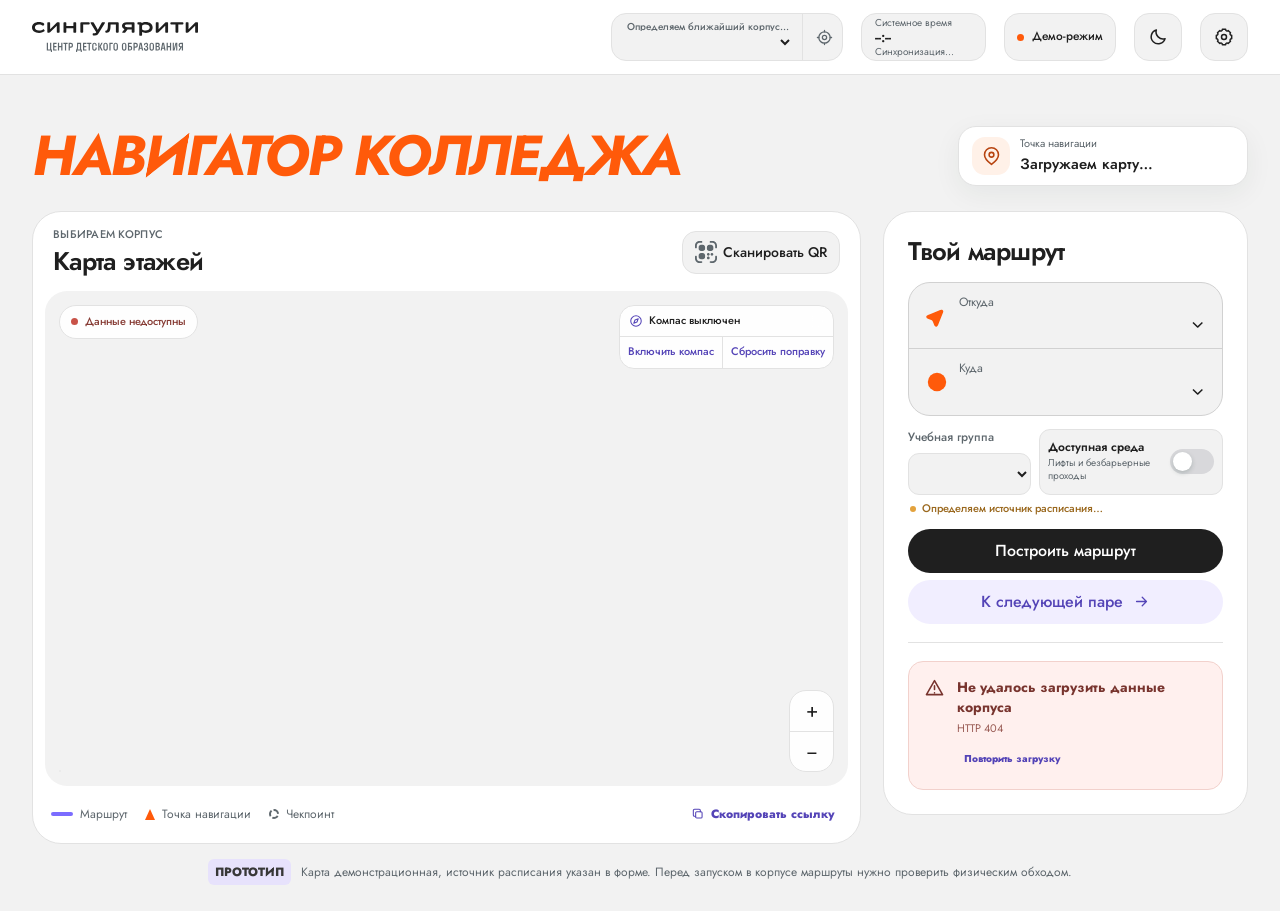
==== commit 727245d5: "design rework+nav things+addrealcampus" ====
--- a/index.html
+++ b/index.html
@@ -3,13 +3,65 @@
 <head>
   <meta charset="utf-8">
   <meta name="viewport" content="width=device-width, initial-scale=1">
-  <meta name="theme-color" content="#123c31">
+  <meta name="theme-color" content="#f2f2f2">
   <meta name="description" content="Мультикампусный навигатор: ближайший корпус, расписание по системному времени, маршруты между этажами и живая стрелка без GPS.">
   <title>Мультикампусный навигатор</title>
+  <script src="/theme.js"></script>
   <link rel="stylesheet" href="/styles.css">
+  <link rel="stylesheet" href="/mobile.css" media="(max-width: 600px)">
 </head>
-<body>
+<body class="navigator-page">
   <a class="skip-link" href="#main">Перейти к содержимому</a>
+
+  <section class="mobile-only mobile-screen mobile-welcome" id="mobileWelcome" aria-labelledby="mobileWelcomeTitle">
+    <button class="theme-toggle mobile-theme-toggle" type="button" aria-label="Тёмная тема" aria-pressed="false" data-theme-toggle></button>
+    <img class="mobile-logo" src="/assets/mobile/logo.svg" alt="Сингулярити, центр детского образования">
+    <div class="mobile-welcome-copy">
+      <img class="mobile-mascot" src="/assets/mobile/mascot.svg" alt="">
+      <h1 id="mobileWelcomeTitle">Навигатор<br>колледжа</h1>
+      <p>Построим маршрут до нужного кабинета, рабочего места или зоны встречи. Отсканируй ближайший QR-код на стене, чтобы определить твоё местоположение.</p>
+    </div>
+    <div class="mobile-screen-actions">
+      <button class="mobile-action" id="mobileWelcomeScan" type="button" disabled><img src="/assets/mobile/camera.svg" alt="">Отсканировать QR-код</button>
+      <button class="mobile-action mobile-action--secondary" id="mobileManual" type="button" disabled>Выбрать маршрут вручную</button>
+    </div>
+  </section>
+
+  <section class="mobile-only mobile-screen mobile-located" id="mobileLocated" aria-labelledby="mobileLocatedTitle" hidden>
+    <img class="mobile-campus-photo" id="mobileCampusPhoto" src="/assets/mobile/campus-photo.png" alt="" loading="lazy">
+    <svg class="mobile-campus-plan" id="mobileLocatedPlan" role="img" aria-label="План этажа" hidden></svg>
+    <div class="mobile-located-copy">
+      <h1 id="mobileLocatedTitle">Ты здесь: <strong id="mobileLocation"></strong></h1>
+      <p>Местоположение определено.<br>Куда хочешь отправиться?</p>
+    </div>
+    <article class="mobile-next-lesson" id="mobileLesson" hidden>
+      <p><strong>Следующая пара:</strong> <span id="mobileLessonTitle"></span><br><span id="mobileLessonRoom"></span></p>
+      <button class="mobile-action mobile-action--orange" id="mobileLessonRoute" type="button">Построить маршрут туда →</button>
+    </article>
+    <div class="mobile-screen-actions">
+      <button class="mobile-action" id="mobileChooseDestination" type="button">Выбрать пункт назначения</button>
+      <button class="mobile-link" id="mobileChangeOrigin" type="button">Это не моё местоположение (изменить)</button>
+    </div>
+  </section>
+
+  <section class="mobile-only mobile-screen mobile-error" id="mobileError" aria-labelledby="mobileErrorTitle" hidden>
+    <div class="mobile-error-art">
+      <div class="mobile-error-frame">
+        <img id="mobileOfflineImage" src="/assets/mobile/offline.png" alt="" hidden>
+        <img id="mobileErrorImage" alt="" hidden>
+      </div>
+      <img id="mobileWifiLabel" class="mobile-wifi-label" src="/assets/mobile/wifi-label.png" alt="" hidden>
+    </div>
+    <div class="mobile-error-copy" aria-live="polite">
+      <h1 id="mobileErrorTitle"></h1>
+      <p id="mobileErrorText"></p>
+    </div>
+    <div class="mobile-screen-actions">
+      <button class="mobile-action" id="mobileErrorAction" type="button"></button>
+      <button class="mobile-action mobile-action--secondary" id="mobileErrorRetry" type="button" hidden>Сканировать снова</button>
+      <button class="mobile-link" id="mobileErrorCapture" type="button" hidden>Открыть системную камеру</button>
+    </div>
+  </section>
 
   <svg class="svg-sprite" aria-hidden="true">
     <symbol id="icon-pin" viewBox="0 0 24 24"><path d="M20 10c0 5.2-8 11-8 11S4 15.2 4 10a8 8 0 1 1 16 0Z"/><circle cx="12" cy="10" r="2.7"/></symbol>
@@ -34,10 +86,21 @@
   </svg>
 
   <header class="topbar">
+    <div class="mobile-only mobile-campus-bar">
+      <div class="mobile-select">
+        <select id="mobileCity" hidden disabled></select>
+        <button id="mobileCityTrigger" type="button" aria-controls="mobileCityMenu" aria-expanded="false" disabled><span>Выбери город</span><img src="/assets/mobile/down.svg" alt=""></button>
+        <div id="mobileCityMenu" class="mobile-campus-menu" aria-label="Города" hidden></div>
+      </div>
+      <div class="mobile-select">
+        <select id="mobileCampus" hidden disabled></select>
+        <button id="mobileCampusTrigger" type="button" aria-controls="mobileCampusMenu" aria-expanded="false" disabled><span>Выбери корпус</span><img src="/assets/mobile/down.svg" alt=""></button>
+        <div id="mobileCampusMenu" class="mobile-campus-menu" aria-label="Корпуса" hidden></div>
+      </div>
+    </div>
     <div class="topbar__inner">
       <a class="brand" href="/">
-        <span class="brand__mark"><svg><use href="#icon-route"/></svg></span>
-        <span class="brand__text"><strong>Навигатор</strong><small id="brandCampus">выбираем корпус</small></span>
+        <img class="navigator-logo" src="/assets/mobile/logo.svg" alt="Сингулярити, центр детского образования">
       </a>
       <div class="topbar__actions">
         <div class="campus-picker">
@@ -55,6 +118,7 @@
           <small id="clockTimezone">Синхронизация…</small>
         </div>
         <span class="demo-pill" id="modePill"><i></i> Демо-режим</span>
+        <button class="theme-toggle" type="button" aria-label="Тёмная тема" aria-pressed="false" data-theme-toggle></button>
         <button class="icon-button" id="settingsButton" type="button" aria-label="Параметры маршрута" aria-haspopup="dialog">
           <svg><use href="#icon-settings"/></svg>
           <span class="notification-dot" id="settingsDot" hidden></span>
@@ -65,11 +129,7 @@
 
   <main id="main" class="page-shell">
     <section class="welcome" aria-labelledby="pageTitle">
-      <div class="welcome__copy">
-        <p class="eyebrow"><span class="eyebrow__dot"></span> Навигация по корпусу</p>
-        <h1 id="pageTitle">Куда вам нужно?</h1>
-        <p>Найдём следующую пару и построим короткий путь между этажами.</p>
-      </div>
+      <h1 id="pageTitle">Навигатор колледжа</h1>
       <div class="location-card">
         <span class="location-card__icon"><svg><use href="#icon-pin"/></svg></span>
         <span class="location-card__copy"><small>Точка навигации</small><strong id="currentLocation">Загружаем карту…</strong></span>
@@ -77,24 +137,39 @@
     </section>
 
     <section class="navigator-layout" aria-label="Построение маршрута">
-      <aside class="route-panel panel">
+      <aside class="route-panel panel" id="mobileRoutePanel">
+        <div class="mobile-only mobile-sheet-head">
+          <button class="mobile-grip" id="mobileStepsToggle" type="button" aria-label="Показать шаги маршрута" aria-controls="routeResult" aria-expanded="false" hidden></button>
+          <div class="mobile-sheet-title">
+            <h2 id="mobileRouteTitle">Твой маршрут</h2>
+            <button class="mobile-icon" id="mobileScan" type="button" aria-label="Сканировать QR-код"><img src="/assets/mobile/scan.svg" alt=""></button>
+            <button class="mobile-icon" id="mobileSwap" type="button" aria-label="Поменять точки местами"><img src="/assets/mobile/swap.svg" alt=""></button>
+          </div>
+        </div>
         <div class="route-setup">
           <div class="panel-title">
-            <div><p class="section-kicker">Ваш маршрут</p><h2>Параметры пути</h2></div>
-            <span class="qr-badge"><svg><use href="#icon-qr"/></svg> QR</span>
+            <h2>Твой маршрут</h2>
           </div>
 
           <form id="routeForm" novalidate>
             <div class="places">
               <label class="place-field">
-                <span class="place-field__marker place-field__marker--start"></span>
+                <img class="place-field__marker place-field__marker--start" src="/assets/mobile/origin.svg" alt="">
                 <span class="place-field__body"><small>Откуда</small><select id="start" aria-label="Начальная точка"></select></span>
               </label>
-              <span class="places__line" aria-hidden="true"></span>
               <label class="place-field">
-                <span class="place-field__marker place-field__marker--finish"><svg><use href="#icon-pin"/></svg></span>
+                <img class="place-field__marker place-field__marker--finish" src="/assets/mobile/destination.svg" alt="">
                 <span class="place-field__body"><small>Куда</small><select id="target" aria-label="Помещение назначения"></select></span>
               </label>
+            </div>
+            <div class="mobile-only mobile-places">
+              <button class="mobile-place" type="button" id="mobileStart" aria-controls="mobilePlaceMenu" aria-expanded="false">
+                <img src="/assets/mobile/origin.svg" alt=""><span><small>Откуда</small><strong>Выбрать</strong></span><img src="/assets/mobile/down.svg" alt="">
+              </button>
+              <button class="mobile-place" type="button" id="mobileTarget" aria-controls="mobilePlaceMenu" aria-expanded="false">
+                <img src="/assets/mobile/destination.svg" alt=""><span><small>Куда</small><strong>Выбрать</strong></span><img src="/assets/mobile/down.svg" alt="">
+              </button>
+              <div class="mobile-place-menu" id="mobilePlaceMenu" hidden></div>
             </div>
 
             <div class="schedule-fields">
@@ -130,23 +205,25 @@
             </div>
           </section>
         </div>
+        <button class="mobile-only mobile-action mobile-edit-route" id="mobileEditRoute" type="button" hidden>Изменить маршрут</button>
       </aside>
 
       <section class="map-panel panel" aria-labelledby="mapTitle">
         <header class="map-toolbar">
           <div>
-            <p class="section-kicker">Схема корпуса</p>
+            <p class="section-kicker" id="brandCampus">Выбираем корпус</p>
             <h2 id="mapTitle">Карта этажей</h2>
           </div>
           <div class="map-toolbar__actions">
-            <div class="floor-tabs" id="floorTabs" role="tablist" aria-label="Выбор этажа"></div>
             <button class="map-scan-button" id="changeLocationButton" type="button" aria-label="Сканировать QR-код текущего положения" title="Сканировать QR-код">
-              <svg><use href="#icon-qr"/></svg><span>Сканировать QR</span>
+              <img src="/assets/mobile/scan.svg" alt=""><span>Сканировать QR</span>
             </button>
           </div>
         </header>
 
         <div class="map-stage" id="mapStage">
+          <div class="mobile-only mobile-map-prompt" id="mobileMapPrompt" role="status" hidden><img src="/assets/mobile/pick.svg" alt="">Нажми на нужную зону на карте <button type="button" id="mobileCancelPick" aria-label="Отменить выбор точки">×</button></div>
+          <button class="mobile-only mobile-icon mobile-settings" id="mobileSettings" type="button" aria-label="Настройки" aria-haspopup="dialog"><svg><use href="#icon-settings"/></svg></button>
           <div class="map-status" id="mapStatus"><span></span> Маршрут строится</div>
           <div class="orientation-controls" aria-label="Положение и компас">
             <div class="orientation-controls__state">
@@ -157,12 +234,14 @@
             <button id="resetCalibrationButton" type="button">Сбросить поправку</button>
           </div>
           <div class="map-canvas" id="mapCanvas" role="tabpanel" aria-live="polite"></div>
+          <div class="floor-tabs" id="floorTabs" role="tablist" aria-label="Выбор этажа"></div>
           <div class="map-zoom" aria-label="Масштаб карты">
             <button id="zoomIn" type="button" aria-label="Увеличить карту">+</button>
             <button id="zoomOut" type="button" aria-label="Уменьшить карту">−</button>
           </div>
         </div>
 
+        <p class="map-source-note" id="mapSourceNote" hidden></p>
         <footer class="map-footer">
           <div class="map-legend"><span><i class="legend-line"></i> Маршрут</span><span><i class="legend-arrow"></i> Точка навигации</span><span><i class="legend-checkpoint"></i> Чекпоинт</span></div>
           <button class="text-button" id="copyRouteButton" type="button"><svg><use href="#icon-copy"/></svg> Скопировать ссылку</button>
@@ -170,52 +249,54 @@
       </section>
     </section>
 
-    <p class="prototype-note"><span>Прототип</span> Карта демонстрационная, источник расписания указан в форме. Перед запуском в корпусе маршруты нужно проверить физическим обходом.</p>
+    <p class="prototype-note" id="prototypeNote"><span>Прототип</span> Карта демонстрационная, источник расписания указан в форме. Перед запуском в корпусе маршруты нужно проверить физическим обходом.</p>
   </main>
 
   <dialog class="scanner-dialog" id="scannerDialog" aria-labelledby="scannerTitle">
     <div class="scanner-shell">
       <header class="scanner-head">
-        <div class="scanner-brand"><span><svg><use href="#icon-qr"/></svg></span><div><small>Навигатор кампуса</small><h2 id="scannerTitle">Сканирование QR</h2></div></div>
+        <div class="scanner-brand"><span><img src="/assets/mobile/scan.svg" alt=""></span><h2 id="scannerTitle">Сканировать QR</h2></div>
         <button class="scanner-close" id="scannerCloseButton" type="button" aria-label="Закрыть сканер"><svg><use href="#icon-close"/></svg></button>
       </header>
 
       <div class="scanner-view" id="scannerView">
         <video id="cameraVideo" autoplay muted playsinline aria-label="Изображение с камеры"></video>
         <canvas id="cameraCanvas" hidden></canvas>
-        <div class="camera-placeholder" id="cameraPlaceholder">
+        <div class="camera-placeholder" id="cameraPlaceholder" role="status">
           <span><svg><use href="#icon-camera"/></svg></span>
-          <strong>Подключаем камеру</strong>
-          <p>Разрешите доступ во всплывающем окне браузера.</p>
+          <strong id="cameraPlaceholderTitle">Подключаем камеру</strong>
+          <p id="cameraPlaceholderText">Разрешите доступ во всплывающем окне браузера.</p>
         </div>
         <div class="scan-target" aria-hidden="true"><i></i><i></i><i></i><i></i><span></span></div>
         <p class="scanner-status" id="scannerStatus" role="status">Наведите камеру на QR-код</p>
 
         <div class="camera-fallback" id="cameraFallback" hidden>
-          <span class="camera-fallback__icon"><svg><use href="#icon-camera"/></svg></span>
+          <img class="scanner-illustration" src="/assets/mobile/camera-error.png" alt="" loading="lazy">
           <h3 id="cameraFallbackTitle">Не удалось включить камеру</h3>
           <p id="cameraFallbackText">Проверьте разрешение камеры в браузере.</p>
           <button class="button button--camera" id="cameraRetryButton" type="button">Попробовать ещё раз</button>
-          <button class="button button--capture" id="cameraCaptureButton" type="button">Открыть системную камеру</button>
-          <input id="cameraCaptureInput" type="file" accept="image/*" capture="environment" hidden>
         </div>
 
         <section class="scan-success" id="scanSuccess" aria-live="polite" hidden>
           <span class="scan-success__icon"><svg><use href="#icon-check"/></svg></span>
+          <img class="scanner-illustration scanner-illustration--invalid" src="/assets/mobile/qr-error.png" alt="" loading="lazy">
           <p id="scanSuccessKicker">QR-код распознан</p>
           <h3 id="scanSuccessTitle">Точка найдена</h3>
           <span id="scanSuccessText">Стартовая точка маршрута обновлена.</span>
-          <code id="scanPayload"></code>
           <div class="scan-success__actions">
-            <button class="button button--primary" id="scanAgainButton" type="button">Сканировать ещё</button>
-            <button class="button button--scanner-secondary" id="scannerContinueButton" type="button">Перейти в навигатор</button>
+            <button class="button button--camera" id="scannerContinueButton" type="button">Перейти в навигатор</button>
+            <button class="button button--scanner-secondary" id="scanAgainButton" type="button">Сканировать ещё</button>
           </div>
         </section>
       </div>
 
       <footer class="scanner-foot">
-        <p><svg><use href="#icon-camera"/></svg> Видео обрабатывается только на устройстве и никуда не отправляется.</p>
-        <button id="continueWithoutScanButton" type="button">Продолжить без сканирования</button>
+        <div class="scanner-foot__actions">
+          <button class="button button--scanner-secondary" id="cameraCaptureButton" type="button"><svg><use href="#icon-camera"/></svg> Сканировать по фото</button>
+          <button id="continueWithoutScanButton" type="button">Выбрать место вручную</button>
+        </div>
+        <input id="cameraCaptureInput" type="file" accept="image/*" capture="environment" hidden>
+        <p>Видео и фото обрабатываются на устройстве.</p>
       </footer>
     </div>
   </dialog>
@@ -226,6 +307,19 @@
       <button class="icon-button icon-button--light dialog-close" type="button" aria-label="Закрыть настройки"><svg><use href="#icon-close"/></svg></button>
     </div>
     <div class="dialog-body">
+      <label class="theme-setting">
+        <span>Тема оформления</span>
+        <select data-theme-select><option value="system">Как в системе</option><option value="light">Светлая</option><option value="dark">Тёмная</option></select>
+      </label>
+      <div class="mobile-only mobile-settings-tools">
+        <label for="mobileGroup">Учебная группа</label>
+        <select id="mobileGroup"></select>
+        <button class="text-button" id="mobileScheduleRoute" type="button">К следующей паре</button>
+        <button class="text-button" id="mobileDetect" type="button">Определить ближайший корпус</button>
+        <button class="text-button" id="mobileCompass" type="button">Включить компас</button>
+        <button class="text-button" id="mobileReset" type="button">Сбросить поправку</button>
+        <button class="text-button" id="mobileCopy" type="button">Скопировать ссылку на маршрут</button>
+      </div>
       <label class="switch-row">
         <span class="switch-row__icon"><svg><use href="#icon-accessible"/></svg></span>
         <span class="switch-row__copy"><strong>Доступная среда</strong><small>Строить маршрут только через лифты, пандусы и доступные проходы</small></span>
@@ -249,6 +343,7 @@
   <script src="/vendor/jsQR.js"></script>
   <script src="/route.js"></script>
   <script src="/map-plan.js"></script>
+  <script src="/mobile.js"></script>
   <script src="/app.js"></script>
 </body>
 </html>
--- a/styles.css
+++ b/styles.css
@@ -1,3 +1,18 @@
+@font-face {
+  font-family: Jost;
+  src: url("/assets/mobile/jost.ttf") format("truetype");
+  font-weight: 100 900;
+  font-display: swap;
+}
+
+@font-face {
+  font-family: Jost;
+  src: url("/assets/mobile/jost-italic.ttf") format("truetype");
+  font-weight: 100 900;
+  font-style: italic;
+  font-display: swap;
+}
+
 :root {
   --forest-950: #092b23;
   --forest-900: #103c31;
@@ -26,6 +41,7 @@
 
 * { box-sizing: border-box; }
 [hidden] { display: none !important; }
+.mobile-only { display: none; }
 
 html { scroll-behavior: smooth; }
 
@@ -42,6 +58,127 @@
   -webkit-font-smoothing: antialiased;
 }
 
+.navigator-page, .campus-editor {
+  --navigator-paper: #fff;
+  --navigator-gray: #f2f2f2;
+  --navigator-line: #d1d1d1;
+  --navigator-ink: #1f1f1f;
+  --navigator-muted: #5e676d;
+  --navigator-purple: #7b6cff;
+  --navigator-orange: #ff5a0a;
+  --navigator-action: #1f1f1f;
+  --navigator-action-hover: #383838;
+  --navigator-action-ink: #fff;
+  --navigator-accent-ink: #5444b7;
+  --navigator-accent-soft: #f1eeff;
+  --navigator-accent-hover: #e7e2fc;
+  --navigator-accent-selected: #d2cbf8;
+  --navigator-accent-line: #c4baf6;
+  --navigator-accent-solid-ink: #fff;
+  --navigator-orange-ink: #b74410;
+  --navigator-orange-soft: #fff1e8;
+  --navigator-warning: #9a681e;
+  --navigator-danger-ink: #923f32;
+  --navigator-danger-soft: #fff6f2;
+  --navigator-danger-hover: #fceae5;
+  --navigator-danger-line: #f4dcd5;
+  --navigator-backdrop: #1f1f1f75;
+  --navigator-sheet-backdrop: #c5c5c5;
+  --navigator-sheet-header: #dedede;
+  --navigator-sheet-control: #d1d1d1;
+  --navigator-chevron: url("/assets/mobile/down.svg");
+  --navigator-icon-filter: none;
+  --navigator-logo-filter: none;
+  --navigator-ease-out: cubic-bezier(.22, .7, .24, 1);
+  --forest-950: var(--navigator-ink);
+  --forest-900: var(--navigator-action);
+  --forest-800: var(--navigator-action-hover);
+  --forest-700: var(--navigator-accent-ink);
+  --green-600: var(--navigator-accent-ink);
+  --green-500: var(--navigator-purple);
+  --lime: #dfd9ff;
+  --lime-soft: var(--navigator-accent-soft);
+  --ink: var(--navigator-ink);
+  --muted: var(--navigator-muted);
+  --surface-2: var(--navigator-gray);
+  --surface: var(--navigator-paper);
+  --line: #e2e2e2;
+  --line-strong: var(--navigator-line);
+  --shadow: none;
+  background: var(--navigator-gray);
+  font-family: Jost, "Segoe UI", sans-serif;
+}
+
+:root[data-theme="dark"] { color-scheme: dark; }
+:root[data-theme="dark"] :is(.navigator-page, .campus-editor) {
+  --navigator-paper: #222228;
+  --navigator-gray: #16161b;
+  --navigator-line: #454550;
+  --navigator-ink: #f5f3f8;
+  --navigator-muted: #b4b1bf;
+  --navigator-purple: #ac9bff;
+  --navigator-orange: #ff8050;
+  --navigator-action: #ede8fc;
+  --navigator-action-hover: #dcd2f7;
+  --navigator-action-ink: #211b2c;
+  --navigator-accent-ink: #c4b6ff;
+  --navigator-accent-soft: #302841;
+  --navigator-accent-hover: #3a3050;
+  --navigator-accent-selected: #473860;
+  --navigator-accent-line: #635482;
+  --navigator-accent-solid-ink: #1d162a;
+  --navigator-orange-ink: #ffac83;
+  --navigator-orange-soft: #3c2b26;
+  --navigator-warning: #e9ba71;
+  --navigator-danger-ink: #ffb4a6;
+  --navigator-danger-soft: #3a2527;
+  --navigator-danger-hover: #4a2c30;
+  --navigator-danger-line: #684246;
+  --navigator-backdrop: #08080bd1;
+  --navigator-sheet-backdrop: #131319;
+  --navigator-sheet-header: #1c1b22;
+  --navigator-sheet-control: #292731;
+  --navigator-chevron: url("data:image/svg+xml,%3Csvg xmlns='http://www.w3.org/2000/svg' viewBox='0 0 24 24'%3E%3Cpath d='m6 9 6 6 6-6' fill='none' stroke='%23f5f3f8' stroke-width='2' stroke-linecap='round' stroke-linejoin='round'/%3E%3C/svg%3E");
+  --navigator-icon-filter: brightness(0) invert(.85);
+  --navigator-logo-filter: brightness(0) invert(.94);
+  --line: #3a3944;
+}
+
+:is(.navigator-page, .campus-editor) :is(button, select, a, input, summary):focus-visible {
+  outline: 2px solid var(--navigator-purple);
+  outline-offset: 3px;
+}
+.navigator-logo { display: block; width: clamp(115px, 13vw, 170px); height: auto; }
+:is(.navigator-logo, .mobile-logo) { filter: var(--navigator-logo-filter); }
+:is(.map-scan-button, .scanner-brand) img { filter: var(--navigator-icon-filter); }
+.theme-toggle {
+  display: grid;
+  flex: none;
+  width: 44px;
+  height: 44px;
+  padding: 0;
+  place-items: center;
+  color: var(--navigator-ink);
+  background: var(--navigator-gray);
+  border: 1px solid var(--line);
+  border-radius: 15px;
+  transition: background-color 160ms ease;
+}
+.theme-toggle:hover { background: var(--navigator-accent-hover); }
+.theme-toggle::before {
+  content: "";
+  width: 20px;
+  height: 20px;
+  background: currentColor;
+  mask: url("data:image/svg+xml,%3Csvg xmlns='http://www.w3.org/2000/svg' viewBox='0 0 24 24'%3E%3Cpath d='M20.5 14A8.5 8.5 0 0 1 10 3.5a8.5 8.5 0 1 0 10.5 10.5Z' fill='none' stroke='black' stroke-width='1.8' stroke-linejoin='round'/%3E%3C/svg%3E") center / contain no-repeat;
+}
+.theme-toggle[aria-pressed="true"]::before {
+  mask-image: url("data:image/svg+xml,%3Csvg xmlns='http://www.w3.org/2000/svg' viewBox='0 0 24 24'%3E%3Ccircle cx='12' cy='12' r='4' fill='none' stroke='black' stroke-width='1.8'/%3E%3Cpath d='M12 2v2m0 16v2M2 12h2m16 0h2M5 5l1.4 1.4m11.2 11.2L19 19m0-14-1.4 1.4M6.4 17.6 5 19' stroke='black' stroke-width='1.8' stroke-linecap='round'/%3E%3C/svg%3E");
+}
+.editor-header-actions { display: flex; align-items: center; gap: 8px; }
+.theme-setting { display: flex; align-items: center; justify-content: space-between; gap: 12px; font-size: 15px; font-weight: 500; }
+.theme-setting select { min-height: 42px; padding: 6px 10px; color: var(--navigator-ink); background: var(--navigator-gray); border: 1px solid var(--navigator-line); border-radius: 12px; }
+
 button, select, input { font: inherit; }
 button, select { cursor: pointer; }
 button { color: inherit; }
@@ -104,7 +241,7 @@
 .campus-picker label { display: grid; align-content: center; min-width: 190px; padding: 6px 9px 6px 11px; }
 .campus-picker label > span { overflow: hidden; max-width: 230px; color: rgba(255,255,255,.55); font-size: 8px; font-weight: 700; text-overflow: ellipsis; white-space: nowrap; }
 .campus-picker select { max-width: 235px; padding: 1px 22px 0 0; color: #fff; background: transparent; border: 0; outline: 0; font-size: 11px; font-weight: 800; text-overflow: ellipsis; }
-.campus-picker select option { color: var(--ink); background: #fff; }
+.campus-picker select option { color: var(--ink); background: var(--surface); }
 .campus-picker button { display: grid; width: 40px; padding: 0; place-items: center; color: var(--lime); background: rgba(255,255,255,.04); border: 0; border-left: 1px solid rgba(255,255,255,.1); }
 .campus-picker button:hover { background: rgba(255,255,255,.1); }
 .campus-picker button:disabled, .campus-picker select:disabled { cursor: wait; opacity: .55; }
@@ -223,7 +360,7 @@
   font-size: 12px;
   font-weight: 650;
 }
-.schedule-source { display: flex; align-items: center; gap: 6px; margin: 0 2px 12px; color: #9a681e; font-size: 9px; font-weight: 750; }
+.schedule-source { display: flex; align-items: center; gap: 6px; margin: 0 2px 12px; color: var(--navigator-warning); font-size: 9px; font-weight: 750; }
 .schedule-source::before { width: 6px; height: 6px; flex: 0 0 auto; background: #e3a23d; border-radius: 50%; content: ""; }
 .schedule-source--real { color: var(--green-600); }
 .schedule-source--real::before { background: var(--green-500); }
@@ -294,7 +431,7 @@
 .route-options__head small { color: var(--muted); font-size: 9px; }
 .route-options__badge { padding: 4px 7px; color: var(--forest-700); background: var(--lime-soft); border-radius: 7px; font-size: 8px; font-weight: 850; letter-spacing: .06em; text-transform: uppercase; }
 .route-options__list { display: grid; grid-template-columns: repeat(2, minmax(0, 1fr)); gap: 7px; }
-.route-option { display: grid; grid-template-columns: auto minmax(0, 1fr); align-items: center; gap: 8px; min-height: 56px; padding: 9px 10px; color: var(--ink); text-align: left; background: #fff; border: 1px solid var(--line); border-radius: 12px; }
+.route-option { display: grid; grid-template-columns: auto minmax(0, 1fr); align-items: center; gap: 8px; min-height: 56px; padding: 9px 10px; color: var(--ink); text-align: left; background: var(--navigator-paper); border: 1px solid var(--line); border-radius: 12px; }
 .route-option:hover { border-color: #aac4b4; background: #f8faf8; }
 .route-option[aria-pressed="true"] { background: #eff7f1; border-color: var(--green-500); box-shadow: inset 0 0 0 1px var(--green-500); }
 .route-option:disabled { cursor: not-allowed; opacity: .52; }
@@ -349,7 +486,7 @@
 .map-floor-label { fill: #cbd4ce; stroke: none; font-size: 35px; font-weight: 800; letter-spacing: -.04em; }
 .network-path { fill: none; stroke: #d7dfda; stroke-width: 4; stroke-linecap: round; stroke-linejoin: round; }
 .network-path--closed { stroke: #dc8e86; stroke-dasharray: 7 7; }
-.active-path-shadow { fill: none; stroke: #fff; stroke-width: 13; stroke-linecap: round; stroke-linejoin: round; }
+.active-path-shadow { fill: none; stroke: var(--navigator-paper); stroke-width: 13; stroke-linecap: round; stroke-linejoin: round; }
 .active-path { fill: none; stroke: var(--green-500); stroke-width: 7; stroke-linecap: round; stroke-linejoin: round; stroke-dasharray: 1; stroke-dashoffset: 0; animation: drawRoute .75s ease both; }
 @keyframes drawRoute { from { stroke-dashoffset: 1; } }
 .map-node { fill: #fff; stroke: #b9c7bf; stroke-width: 2; }
@@ -402,137 +539,261 @@
 .prototype-note span { margin-right: 6px; padding: 4px 7px; color: var(--forest-800); background: #deebdf; border-radius: 6px; font-weight: 800; text-transform: uppercase; }
 
 .campus-editor-link { display: inline-flex; margin-top: 16px; }
-.editor-shell { max-width: 1260px; padding-top: clamp(24px, 4vw, 50px); padding-bottom: 48px; }
-.editor-shell h1 { margin: 0 0 20px; font-size: clamp(26px, 4vw, 40px); line-height: 1.15; }
-.editor-shell h2 { margin: 0; font-size: 19px; }
-.editor-back { color: #fff; font-weight: 700; text-decoration: none; }
-.editor-back:hover, .campus-editor-link:hover { text-decoration: underline; }
-.editor-card { min-width: 0; padding: clamp(13px, 2vw, 22px); }
-.editor-card summary { cursor: pointer; font-weight: 800; }
-.editor-card details, .editor-card summary + * { margin-top: 14px; }
-.editor-login { display: grid; grid-template-columns: minmax(0, 1fr) auto; align-items: end; gap: 12px; max-width: 510px; }
-.editor-content { display: grid; grid-template-columns: minmax(0, 1fr); gap: 14px; min-width: 0; margin: 0; padding: 0; border: 0; }
+.campus-editor-link:hover { text-decoration: underline; }
+.campus-editor { --editor-gutter: clamp(16px, 3.2vw, 36px); --editor-gap: clamp(13px, 1.6vw, 22px); }
+.campus-editor .topbar { color: var(--navigator-ink); background: var(--navigator-paper); border-color: var(--line); box-shadow: none; }
+.campus-editor .topbar__inner, .editor-shell { width: min(calc(100% - 2 * var(--editor-gutter)), 1320px); }
+.campus-editor .topbar__inner { min-height: 70px; gap: 12px; }
+.editor-back {
+  display: inline-flex;
+  align-items: center;
+  gap: 8px;
+  min-height: 42px;
+  padding: 6px 15px;
+  border: 1px solid var(--line);
+  border-radius: 999px;
+  color: var(--navigator-ink);
+  background: var(--navigator-gray);
+  font-weight: 500;
+  text-decoration: none;
+}
+.editor-back span { font-size: 19px; line-height: 1; }
+.editor-back:hover { background: var(--lime-soft); }
+
+.editor-shell { padding: clamp(20px, 2.4vw, 34px) 0 48px; }
+.editor-shell h1 {
+  margin: 0 0 clamp(17px, 2vw, 24px);
+  color: var(--navigator-orange);
+  font-size: clamp(27px, 4.4vw, 54px);
+  font-style: italic;
+  font-weight: 700;
+  line-height: 1.03;
+  letter-spacing: -.04em;
+  text-transform: uppercase;
+}
+.editor-shell h2, .editor-shell summary {
+  margin: 0;
+  font-size: clamp(20px, 2vw, 27px);
+  font-weight: 600;
+  line-height: 1.1;
+  letter-spacing: -.025em;
+}
+.editor-card { min-width: 0; padding: clamp(16px, 2vw, 25px); border: 1px solid var(--line); border-radius: clamp(19px, 2.4vw, 29px); }
+.editor-shell summary {
+  display: flex;
+  align-items: center;
+  justify-content: space-between;
+  gap: 12px;
+  min-height: 28px;
+  cursor: pointer;
+  list-style: none;
+}
+.editor-shell summary::-webkit-details-marker { display: none; }
+.editor-shell summary::after {
+  content: "";
+  flex: none;
+  width: 23px;
+  height: 23px;
+  background: var(--navigator-chevron) center / 19px auto no-repeat;
+  transition: transform 180ms var(--navigator-ease-out);
+}
+.editor-shell details[open] > summary::after { transform: rotate(180deg); }
+.editor-shell details[open] > summary + * { margin-top: 15px; animation: editor-reveal 200ms var(--navigator-ease-out) backwards; }
+.editor-shell:has(.editor-login:not([hidden])) { padding-top: clamp(50px, 11dvh, 105px); }
+.editor-shell:has(.editor-login:not([hidden])) h1 { text-align: center; }
+.editor-login { display: grid; gap: 16px; max-width: 430px; padding: clamp(19px, 3.5vw, 32px); margin: 0 auto; }
+.editor-login h2 { margin-bottom: 2px; }
+.editor-login:not([hidden]) + .editor-status { max-width: 430px; margin: 14px auto 0; }
+#editor-workspace:not([hidden]) { animation: editor-reveal 240ms var(--navigator-ease-out) backwards; }
+.editor-content { display: grid; grid-template-columns: minmax(0, 1fr); gap: var(--editor-gap); min-width: 0; margin: 0; padding: 0; border: 0; }
 .editor-campus-bar, .editor-floor-heading, .editor-publish, .editor-row { display: flex; flex-wrap: wrap; align-items: center; gap: 10px; }
 .editor-campus-bar, .editor-floor-heading { justify-content: space-between; }
-.editor-campus-bar > label { flex: 1 1 250px; max-width: 480px; }
-.editor-campus-bar .button, .editor-login .button { min-height: 42px; width: auto; padding: 0 16px; }
-.editor-layout { display: grid; grid-template-columns: minmax(0, 1fr) minmax(265px, 320px); gap: 14px; align-items: start; }
-.editor-sidebar, .editor-stack { display: grid; gap: 12px; }
-.editor-sidebar h2 { margin-bottom: 12px; }
-.editor-sidebar label + .editor-stack { margin-top: 12px; }
-.editor-fields { display: grid; grid-template-columns: repeat(auto-fit, minmax(min(100%, 145px), 1fr)); gap: 10px; }
-.editor-floor-heading + .editor-fields { margin-top: 12px; }
-.editor-shell label { display: grid; gap: 5px; min-width: 0; color: var(--forest-950); font-size: 13px; font-weight: 700; }
-.editor-shell label:is(.editor-check, .editor-flags label) { display: flex; align-items: center; flex-wrap: wrap; gap: 5px; }
+.editor-campus-bar { align-items: end; }
+.editor-campus-card { padding-block: clamp(13px, 1.3vw, 18px); }
+.editor-campus-info { margin-top: 13px; padding-top: 10px; border-top: 1px solid var(--line); }
+.editor-campus-info summary { font-size: 17px; }
+.editor-campus-bar > label { flex: 1 1 270px; max-width: 500px; }
+.editor-shell .button { min-height: 46px; padding: 8px 18px; border-radius: 999px; font-size: 15px; font-weight: 500; box-shadow: none; }
+.editor-shell .button:hover { transform: none; }
+.editor-campus-bar .button { width: auto; }
+.editor-shell .text-button { width: fit-content; min-height: 44px; padding: 7px 11px; border-radius: 12px; font-size: 14px; font-weight: 500; text-underline-offset: 3px; }
+.editor-shell .text-button:hover { background: var(--lime-soft); }
+.editor-layout { display: grid; grid-template-columns: minmax(0, 1fr) minmax(295px, 355px); gap: var(--editor-gap); align-items: start; }
+.editor-sidebar, .editor-stack { display: grid; min-width: 0; gap: 13px; }
+.editor-sidebar { gap: var(--editor-gap); }
+.editor-sidebar h2 { margin-bottom: 14px; }
+.editor-sidebar label + .editor-stack { margin-top: 13px; }
+.editor-fields { display: grid; grid-template-columns: repeat(auto-fit, minmax(min(100%, 180px), 1fr)); gap: 12px; }
+.editor-stack .editor-fields { grid-template-columns: repeat(2, minmax(0, 1fr)); }
+.editor-floor-fields { grid-template-columns: minmax(0, .75fr) minmax(0, 1fr) minmax(0, 1.5fr); margin-top: 15px; }
+.editor-shell label { display: grid; gap: 5px; min-width: 0; color: var(--navigator-muted); font-size: 14px; font-weight: 500; line-height: 1.25; }
+.editor-shell :is(.editor-check, .editor-flags label) { display: flex; align-items: center; gap: 6px; min-height: 32px; color: var(--navigator-ink); }
 .editor-shell input:not([type="checkbox"]), .editor-shell select {
-  width: 100%; min-width: 0; min-height: 42px; padding: 8px;
-  border: 1px solid var(--line); border-radius: 9px;
-  background: var(--surface-2); color: var(--forest-950); font: inherit;
-}
-.editor-shell input[type="file"] { font-size: 11px; }
-.editor-shell input[type="checkbox"] { accent-color: var(--forest-900); }
+  width: 100%;
+  min-width: 0;
+  min-height: 45px;
+  padding: 8px 12px;
+  border: 1px solid var(--navigator-line);
+  border-radius: 13px;
+  color: var(--navigator-ink);
+  background: var(--navigator-gray);
+  font: inherit;
+  font-size: 16px;
+}
+.editor-shell select { appearance: none; padding-right: 33px; background-image: var(--navigator-chevron); background-position: right 12px center; background-repeat: no-repeat; background-size: 17px auto; text-overflow: ellipsis; }
+.editor-shell input[readonly] { color: var(--navigator-muted); }
+.editor-shell input[type="file"] { min-height: 45px; padding: 5px 8px; font-size: 13px; }
+.editor-shell input::file-selector-button { min-height: 32px; margin-right: 8px; padding: 4px 9px; border: 0; border-radius: 9px; color: var(--navigator-ink); background: var(--navigator-paper); font: inherit; cursor: pointer; }
+.editor-shell input[type="checkbox"] { width: 17px; height: 17px; margin: 0; accent-color: var(--navigator-purple); }
 .editor-control {
-  min-height: 36px; padding: 6px 9px; border: 1px solid var(--line); border-radius: 8px;
-  background: var(--surface-2); color: var(--forest-950); font-size: 12px; font-weight: 800;
-}
-.editor-control:hover, .editor-control[aria-pressed="true"] { border-color: var(--forest-900); }
-.editor-control--danger { color: #9b3528; }
+  min-height: 42px;
+  padding: 7px 12px;
+  border: 1px solid var(--line);
+  border-radius: 13px;
+  color: var(--navigator-ink);
+  background: var(--navigator-gray);
+  font-size: 14px;
+  font-weight: 500;
+  transition: background-color 160ms ease, border-color 160ms ease;
+}
+.editor-control:hover:enabled, .editor-control[aria-pressed="true"] { color: var(--navigator-accent-ink); background: var(--lime-soft); border-color: var(--navigator-accent-line); }
+.editor-control--danger { color: var(--navigator-danger-ink); background: var(--navigator-danger-soft); border-color: var(--navigator-danger-line); }
+.editor-control--danger:hover:enabled { color: var(--navigator-danger-ink); background: var(--navigator-danger-hover); border-color: var(--navigator-danger-line); }
 .editor-control:disabled { opacity: .55; cursor: default; }
-.editor-status { margin: 0 0 14px; color: var(--forest-900); font-size: 14px; font-weight: 700; }
+.editor-status { margin: 0 0 var(--editor-gap); padding: 11px 14px; border: 1px solid var(--navigator-accent-line); border-radius: 13px; color: var(--navigator-accent-ink); background: var(--lime-soft); font-size: 15px; font-weight: 500; overflow-wrap: anywhere; }
 .editor-status:empty { display: none; }
-.editor-status--error { color: #9b3528; }
-.editor-hint { margin: 12px 0 8px; color: var(--muted); font-size: 13px; }
+.editor-status--error { color: var(--navigator-danger-ink); background: var(--navigator-danger-soft); border-color: var(--navigator-danger-line); }
+.editor-hint { margin: 14px 0 9px; color: var(--navigator-muted); font-size: 14px; line-height: 1.4; }
 .editor-stack .editor-hint { margin: 0; }
-.editor-map { display: block; width: 100%; height: auto; margin-bottom: 12px; border: 1px solid var(--line); border-radius: 10px; background: var(--surface-2); }
+.editor-map-surface { overflow: hidden; border: 1px solid var(--line); border-radius: 20px; background: var(--navigator-gray); }
+.editor-map { display: block; width: min(100%, clamp(590px, 74dvh, 900px)); height: auto; margin-inline: auto; }
 .editor-map--ready { cursor: crosshair; }
-.editor-map-empty { fill: var(--muted); font-size: 13px; text-anchor: middle; }
-.editor-edge-line { fill: none; stroke: #17816a; stroke-width: 2; stroke-dasharray: 4 2; pointer-events: none; }
+.editor-map-empty { fill: var(--navigator-muted); stroke: none; font-size: 14px; text-anchor: middle; }
+.editor-map .floor-shell { fill: var(--navigator-paper); stroke: #8b949a; stroke-width: .8; rx: 19px; }
+.editor-map .map-room { fill: var(--navigator-gray); stroke: #a3aab0; stroke-width: .65; rx: 10px; }
+.editor-map .map-corridor { fill: var(--navigator-paper); stroke: none; }
+.editor-map .map-room-label { fill: var(--navigator-ink); font-size: 10px; font-weight: 400; }
+.editor-map .map-floor-label { fill: #d2cbee; }
+.editor-edge-line { fill: none; stroke: var(--navigator-purple); stroke-width: 2; stroke-dasharray: 4 3; opacity: .84; pointer-events: none; }
 .editor-marker { cursor: pointer; }
-.editor-marker circle { fill: var(--forest-900); stroke: white; stroke-width: 1.6; }
-.editor-marker--selected circle { fill: #166d52; stroke: #d7ef80; stroke-width: 2.7; }
-.editor-marker text { fill: var(--forest-950); stroke: white; stroke-width: 2.8; paint-order: stroke; font-size: 10px; font-weight: 800; pointer-events: none; }
-.editor-marker:focus-visible circle { stroke: #8a2c19; }
-
-@media (max-width: 820px) {
+.editor-marker circle { fill: #6958e7; stroke: var(--navigator-paper); stroke-width: 1.6; transition: fill 160ms ease; }
+.editor-marker:is(:hover, :focus-visible) circle, .editor-marker--selected circle { fill: var(--navigator-orange); stroke: var(--navigator-paper); stroke-width: 2.2; }
+.editor-marker text { fill: var(--navigator-ink); stroke: var(--navigator-paper); stroke-width: 3; paint-order: stroke; font-size: 11px; font-weight: 600; pointer-events: none; }
+
+@keyframes editor-reveal {
+  from { opacity: 0; translate: 0 5px; }
+  to { opacity: 1; translate: 0 0; }
+}
+
+@media (max-width: 900px) {
   .editor-layout { grid-template-columns: minmax(0, 1fr); }
+  .editor-sidebar { grid-template-columns: repeat(2, minmax(0, 1fr)); align-items: start; }
+}
+
+@media (max-width: 600px) {
+  .campus-editor .topbar__inner { min-height: 62px; }
+  .editor-back { gap: 5px; padding-inline: 11px; font-size: 14px; }
+  .editor-sidebar { grid-template-columns: minmax(0, 1fr); }
+  .editor-floor-fields { grid-template-columns: repeat(2, minmax(0, 1fr)); }
+  .editor-floor-fields > :last-child { grid-column: 1 / -1; }
+  .editor-fields:not(.editor-floor-fields) { grid-template-columns: repeat(auto-fit, minmax(min(100%, 135px), 1fr)); }
 }
 
 .scanner-dialog {
-  width: min(94vw, 470px);
-  height: min(92dvh, 780px);
+  width: min(540px, calc(100% - 32px));
+  height: min(680px, calc(100dvh - 32px));
   max-width: none;
   max-height: none;
   margin: auto;
   padding: 0;
   overflow: hidden;
-  color: #fff;
-  background: #071f19;
+  color: var(--navigator-ink);
+  background: var(--navigator-paper);
   border: 0;
-  border-radius: 26px;
-  box-shadow: 0 30px 100px rgba(2, 20, 15, .55);
-}
-.scanner-dialog::backdrop { background: rgba(3, 18, 14, .82); backdrop-filter: blur(8px); }
+  border-radius: 30px;
+  box-shadow: 0 24px 90px #1f1f1f38;
+}
+.scanner-dialog[open] { animation: scanner-enter 220ms var(--navigator-ease-out) backwards; }
+.scanner-dialog::backdrop { background: var(--navigator-backdrop); backdrop-filter: blur(5px); }
 .scanner-shell { display: grid; grid-template-rows: auto minmax(0, 1fr) auto; height: 100%; }
-.scanner-head { z-index: 5; display: flex; align-items: center; justify-content: space-between; gap: 18px; min-height: 76px; padding: 15px 17px; background: rgba(7,31,25,.96); border-bottom: 1px solid rgba(255,255,255,.1); }
-.scanner-brand { display: flex; align-items: center; gap: 11px; }
-.scanner-brand > span { display: grid; width: 39px; height: 39px; place-items: center; color: var(--forest-950); background: var(--lime); border-radius: 12px; }
-.scanner-brand > span svg { width: 22px; height: 22px; stroke-width: 2; }
-.scanner-brand > div { display: grid; }
-.scanner-brand small { color: rgba(255,255,255,.55); font-size: 8px; font-weight: 800; letter-spacing: .1em; text-transform: uppercase; }
-.scanner-brand h2 { margin: 2px 0 0; font-size: 16px; line-height: 1.1; letter-spacing: -.02em; }
-.scanner-close { display: grid; width: 39px; height: 39px; padding: 0; place-items: center; color: #fff; background: rgba(255,255,255,.09); border: 1px solid rgba(255,255,255,.12); border-radius: 12px; }
-.scanner-close:hover { background: rgba(255,255,255,.16); }
-.scanner-close svg { width: 18px; height: 18px; }
-
-.scanner-view { position: relative; min-height: 360px; overflow: hidden; background: #091c17; isolation: isolate; }
-.scanner-view::after { content: ""; position: absolute; z-index: 1; inset: 0; pointer-events: none; background: radial-gradient(circle at center, transparent 12%, rgba(1,13,10,.08) 52%, rgba(1,13,10,.45) 100%); }
-.scanner-view video { position: absolute; z-index: 0; inset: 0; width: 100%; height: 100%; object-fit: cover; }
-.camera-placeholder { position: absolute; z-index: 0; inset: 0; display: grid; align-content: center; justify-items: center; padding: 35px; color: rgba(255,255,255,.82); text-align: center; background: radial-gradient(circle at 50% 42%, #174b3c, #081d17 62%); }
-.camera-placeholder > span { display: grid; width: 62px; height: 62px; margin-bottom: 15px; place-items: center; color: var(--lime); background: rgba(255,255,255,.08); border: 1px solid rgba(255,255,255,.1); border-radius: 20px; }
-.camera-placeholder svg { width: 29px; height: 29px; }
-.camera-placeholder strong { font-size: 16px; }
-.camera-placeholder p { max-width: 260px; margin: 6px 0 0; color: rgba(255,255,255,.55); font-size: 11px; }
+.scanner-head { display: flex; align-items: center; justify-content: space-between; gap: 12px; padding: 20px 24px 16px; }
+.scanner-brand { display: flex; align-items: center; gap: 12px; min-width: 0; }
+.scanner-brand > span, .scanner-close { display: grid; flex: none; width: 44px; height: 44px; padding: 0; place-items: center; background: var(--navigator-gray); border: 1px solid var(--navigator-line); border-radius: 15px; }
+.scanner-brand img { width: 27px; height: auto; }
+.scanner-brand h2 { margin: 0; font-size: clamp(22px, 4vw, 29px); font-weight: 600; line-height: 1.1; letter-spacing: -.035em; }
+.scanner-close { color: var(--navigator-ink); transition: background-color 160ms ease; }
+.scanner-close:hover { background: var(--navigator-accent-hover); }
+.scanner-close svg { width: 19px; height: 19px; }
+
+.scanner-view { position: relative; min-width: 0; min-height: 0; margin: 0 24px; overflow: hidden; background: #202024; border-radius: 24px; isolation: isolate; }
+.scanner-view video { position: absolute; inset: 0; width: 100%; height: 100%; object-fit: cover; }
+.camera-placeholder, .camera-fallback, .scan-success {
+  position: absolute;
+  z-index: 4;
+  inset: 0;
+  display: grid;
+  align-content: safe center;
+  justify-items: center;
+  padding: 18px;
+  overflow: auto;
+  color: var(--navigator-ink);
+  text-align: center;
+  background: var(--navigator-gray);
+}
 .camera-placeholder--hidden { display: none; }
-
-.scan-target { position: absolute; z-index: 2; top: 50%; left: 50%; width: min(64vw, 280px); aspect-ratio: 1; transform: translate(-50%, -53%); }
-.scan-target::before { content: ""; position: absolute; inset: 8px; border: 1px solid rgba(255,255,255,.22); border-radius: 24px; }
-.scan-target i { position: absolute; width: 45px; height: 45px; border-color: var(--lime); border-style: solid; }
-.scan-target i:nth-child(1) { top: 0; left: 0; border-width: 4px 0 0 4px; border-radius: 17px 0 0; }
-.scan-target i:nth-child(2) { top: 0; right: 0; border-width: 4px 4px 0 0; border-radius: 0 17px 0 0; }
-.scan-target i:nth-child(3) { right: 0; bottom: 0; border-width: 0 4px 4px 0; border-radius: 0 0 17px; }
-.scan-target i:nth-child(4) { bottom: 0; left: 0; border-width: 0 0 4px 4px; border-radius: 0 0 0 17px; }
-.scan-target span { position: absolute; top: 9%; right: 10px; left: 10px; height: 2px; background: linear-gradient(90deg, transparent, var(--lime), transparent); box-shadow: 0 0 16px var(--lime); animation: scanLine 2.3s ease-in-out infinite alternate; }
-@keyframes scanLine { to { top: 90%; } }
-.scanner-status { position: absolute; z-index: 3; right: 20px; bottom: 18px; left: 20px; margin: 0; padding: 10px 13px; color: #fff; text-align: center; background: rgba(7,31,25,.76); border: 1px solid rgba(255,255,255,.12); border-radius: 999px; font-size: 10px; font-weight: 750; backdrop-filter: blur(9px); }
-
-.camera-fallback { position: absolute; z-index: 4; inset: 0; display: grid; align-content: center; justify-items: center; padding: 28px; text-align: center; background: radial-gradient(circle at 50% 30%, #184c3d, #071f19 65%); }
-.camera-fallback[hidden], .scan-success[hidden] { display: none; }
-.camera-fallback__icon { display: grid; width: 62px; height: 62px; margin-bottom: 15px; place-items: center; color: var(--lime); background: rgba(255,255,255,.08); border: 1px solid rgba(255,255,255,.12); border-radius: 20px; }
-.camera-fallback__icon svg { width: 30px; height: 30px; }
-.camera-fallback h3 { margin: 0; font-size: 18px; letter-spacing: -.02em; }
-.camera-fallback p { max-width: 320px; margin: 7px 0 19px; color: rgba(255,255,255,.64); font-size: 11px; }
-.camera-fallback .button { max-width: 310px; }
-.button--camera { color: var(--forest-950); background: var(--lime); border: 1px solid var(--lime); }
-.button--capture { margin-top: 8px; color: #fff; background: rgba(255,255,255,.08); border: 1px solid rgba(255,255,255,.18); }
-
-.scan-success { position: absolute; z-index: 5; inset: 0; display: grid; align-content: center; justify-items: center; padding: 28px; color: #fff; text-align: center; background: radial-gradient(circle at 50% 28%, #1c7352, #0b372b 68%); }
-.scan-success__icon { display: grid; width: 68px; height: 68px; margin-bottom: 16px; place-items: center; color: var(--forest-950); background: var(--lime); border-radius: 50%; box-shadow: 0 0 0 12px rgba(217,244,120,.11); }
-.scan-success__icon svg { width: 32px; height: 32px; stroke-width: 2.7; }
-.scan-success > p { margin: 0 0 5px; color: var(--lime); font-size: 9px; font-weight: 850; letter-spacing: .12em; text-transform: uppercase; }
-.scan-success h3 { margin: 0; font-size: 22px; letter-spacing: -.025em; }
-.scan-success > span:not(.scan-success__icon) { max-width: 310px; margin-top: 7px; color: rgba(255,255,255,.68); font-size: 11px; }
-.scan-success code { display: block; overflow: hidden; width: min(100%, 320px); margin-top: 14px; padding: 10px 12px; color: rgba(255,255,255,.78); text-overflow: ellipsis; white-space: nowrap; background: rgba(0,0,0,.18); border-radius: 10px; font-size: 9px; }
-.scan-success__actions { display: grid; width: min(100%, 310px); gap: 7px; margin-top: 19px; }
-.button--scanner-secondary { min-height: 42px; color: #fff; background: transparent; border: 1px solid rgba(255,255,255,.22); }
-.scanner-view--invalid .scan-success { background: radial-gradient(circle at 50% 28%, #7b4038, #321b18 68%); }
-.scanner-view--invalid .scan-success__icon { color: #fff; background: #d5685e; box-shadow: 0 0 0 12px rgba(213,104,94,.12); }
-
-.scanner-view--blocked .scan-target, .scanner-view--blocked .scanner-status { display: none; }
-.scanner-view--success .scan-target, .scanner-view--success .scanner-status { display: none; }
-.scanner-foot { z-index: 5; display: grid; gap: 8px; padding: 13px 17px 15px; background: #071f19; border-top: 1px solid rgba(255,255,255,.1); }
-.scanner-foot p { display: flex; align-items: center; justify-content: center; gap: 7px; margin: 0; color: rgba(255,255,255,.46); font-size: 8px; text-align: center; }
-.scanner-foot p svg { flex: 0 0 auto; width: 13px; height: 13px; }
-.scanner-foot button { justify-self: center; padding: 3px 8px; color: rgba(255,255,255,.75); background: transparent; border: 0; font-size: 10px; font-weight: 750; }
+.camera-placeholder > span, .scan-success__icon { display: grid; width: 60px; height: 60px; margin-bottom: 14px; place-items: center; color: var(--navigator-accent-ink); background: var(--navigator-accent-selected); border-radius: 20px; }
+.camera-placeholder svg, .scan-success__icon svg { width: 29px; height: 29px; }
+.camera-placeholder strong { font-size: 22px; font-weight: 600; }
+.camera-placeholder p { max-width: 26ch; margin: 5px 0 0; color: var(--navigator-muted); font-size: 15px; line-height: 1.25; }
+
+.scan-target { position: absolute; z-index: 2; top: 47%; left: 50%; width: min(62vw, 31dvh, 256px); aspect-ratio: 1; transform: translate(-50%, -50%); border-radius: 22px; box-shadow: 0 0 0 150vmax #19191f52; pointer-events: none; }
+.scan-target i { position: absolute; width: 36px; height: 36px; border-color: var(--navigator-orange); border-style: solid; }
+.scan-target i:nth-child(1) { top: 0; left: 0; border-width: 4px 0 0 4px; border-radius: 20px 0 0; }
+.scan-target i:nth-child(2) { top: 0; right: 0; border-width: 4px 4px 0 0; border-radius: 0 20px 0 0; }
+.scan-target i:nth-child(3) { right: 0; bottom: 0; border-width: 0 4px 4px 0; border-radius: 0 0 20px; }
+.scan-target i:nth-child(4) { bottom: 0; left: 0; border-width: 0 0 4px 4px; border-radius: 0 0 0 20px; }
+.scan-target span { position: absolute; top: 12%; right: 10px; left: 10px; height: 2px; background: linear-gradient(90deg, transparent, #a69bff 22%, #a69bff 78%, transparent); animation: scanLine 2.8s ease-in-out infinite alternate; }
+@keyframes scanLine { to { top: 88%; } }
+.scanner-status { position: absolute; z-index: 3; bottom: 14px; left: 50%; width: max-content; max-width: calc(100% - 24px); margin: 0; padding: 8px 15px; transform: translateX(-50%); color: #fff; text-align: center; background: #1f1f1fe6; border-radius: 999px; font-size: 14px; font-weight: 500; line-height: 1.2; }
+.scanner-view:has(.camera-placeholder:not(.camera-placeholder--hidden)) :is(.scan-target, .scanner-status),
+:is(.scanner-view--blocked, .scanner-view--success) :is(.scan-target, .scanner-status) { display: none; }
+
+.camera-fallback:not([hidden]), .scan-success:not([hidden]) { animation: scanner-enter 220ms var(--navigator-ease-out) backwards; }
+.scanner-illustration { width: min(155px, 42%); max-height: 21dvh; aspect-ratio: 1; object-fit: contain; margin-bottom: 10px; border-radius: 16px; }
+.camera-fallback h3, .scan-success h3 { margin: 0; max-width: 100%; font-size: clamp(22px, 4.5vw, 29px); line-height: 1.08; font-weight: 600; letter-spacing: -.03em; overflow-wrap: anywhere; }
+.camera-fallback p, .scan-success > span:not(.scan-success__icon) { max-width: 34ch; margin: 8px 0 0; color: var(--navigator-muted); font-size: 15px; line-height: 1.3; }
+.camera-fallback .button { width: min(100%, 280px); margin-top: 16px; }
+.scan-success > p { margin: 0 0 6px; color: var(--navigator-accent-ink); font-size: 14px; font-weight: 600; }
+.scan-success__actions { display: grid; width: min(100%, 300px); gap: 8px; margin-top: 18px; }
+.scanner-illustration--invalid, .scanner-view--invalid .scan-success__icon { display: none; }
+.scanner-view--invalid .scanner-illustration--invalid { display: block; }
+.scanner-view--invalid .scan-success > p { color: var(--navigator-orange-ink); }
+
+.scanner-dialog .button { min-height: 44px; padding: 8px 14px; border-radius: 999px; font-size: 15px; font-weight: 500; line-height: 1.1; }
+.scanner-dialog .button:hover { transform: none; }
+.button--camera { color: var(--navigator-action-ink); background: var(--navigator-action); border: 1px solid var(--navigator-action); }
+.button--camera:hover { background: var(--navigator-action-hover); }
+.button--scanner-secondary { color: var(--navigator-ink); background: var(--navigator-gray); border: 1px solid var(--navigator-line); }
+.button--scanner-secondary:hover { background: var(--navigator-accent-hover); }
+.scanner-foot { display: grid; gap: 10px; padding: 16px 24px 20px; }
+.scanner-foot__actions { display: grid; grid-template-columns: repeat(2, minmax(0, 1fr)); align-items: center; gap: 8px; }
+.scanner-foot__actions svg { flex: none; width: 17px; height: 17px; margin-right: 6px; }
+#continueWithoutScanButton { min-height: 44px; padding: 5px; border: 0; background: none; color: var(--navigator-ink); font-size: 15px; font-weight: 500; line-height: 1.15; text-decoration: underline; text-underline-offset: 3px; }
+.scanner-foot p { margin: 0; color: var(--navigator-muted); font-size: 13px; text-align: center; }
+.scanner-dialog:has(.scanner-view--success) .scanner-foot__actions { display: none; }
+
+@keyframes scanner-enter {
+  from { opacity: 0; translate: 0 6px; }
+  to { opacity: 1; translate: 0 0; }
+}
+
+@media (max-width: 600px) {
+  .scanner-dialog { width: 100%; height: 100dvh; margin: 0; border-radius: 0; }
+  .scanner-head { padding: max(16px, env(safe-area-inset-top)) 17px 13px; }
+  .scanner-view { margin-inline: 16px; }
+  .scanner-foot { gap: 4px; padding: 11px 16px max(16px, env(safe-area-inset-bottom)); }
+  .scanner-foot__actions { grid-template-columns: minmax(0, 1fr); gap: 1px; }
+}
 
 .sheet-dialog {
   width: min(94vw, 520px);
@@ -580,7 +841,7 @@
 .data-card > div { display: grid; gap: 2px; }
 .data-card strong { font-size: 11px; }
 .data-card small { color: var(--muted); font-size: 9px; }
-.data-card button { padding: 6px 8px; color: var(--green-600); background: #fff; border: 1px solid #d5e4d9; border-radius: 8px; font-size: 8px; font-weight: 800; }
+.data-card button { padding: 6px 8px; color: var(--green-600); background: var(--surface); border: 1px solid var(--line); border-radius: 8px; font-size: 8px; font-weight: 800; }
 .data-card button:disabled { cursor: wait; opacity: .65; }
 
 .qr-simulator { display: flex; align-items: center; gap: 14px; padding: 14px; background: #eff6f1; border-radius: 15px; }
@@ -705,10 +966,6 @@
   .sheet-dialog { width: 100%; max-width: none; max-height: 90vh; margin: auto 0 0; border-radius: 22px 22px 0 0; }
   .dialog-head, .dialog-body { padding-left: 17px; padding-right: 17px; }
   .toast { right: 16px; bottom: 16px; }
-  .scanner-dialog { width: 100vw; height: 100dvh; margin: 0; border-radius: 0; }
-  .scanner-head { min-height: 70px; padding-top: max(13px, env(safe-area-inset-top)); }
-  .scanner-foot { padding-bottom: max(13px, env(safe-area-inset-bottom)); }
-  .scan-target { width: min(68vw, 290px); }
 }
 
 @media (max-width: 360px) {
@@ -720,6 +977,207 @@
   .map-scan-button { width: 32px; min-height: 32px; }
 }
 
+.navigator-page .sheet-dialog { border-color: var(--navigator-line); }
+.navigator-page .sheet-dialog::backdrop { background: var(--navigator-backdrop); }
+.navigator-page .dialog-head { background: var(--navigator-paper); }
+.navigator-page .sheet-dialog .section-kicker { color: var(--navigator-muted); }
+.navigator-page .data-card { background: var(--navigator-gray); }
+.navigator-page .data-card button { border-color: var(--navigator-line); }
+.navigator-page .data-card__dot:not(.data-card__dot--error) { border-color: var(--navigator-accent-selected); }
+.navigator-page .switch { background: #d8d8db; }
+.navigator-page :is(.switch-row, .route-accessibility) input:checked + .switch { background: var(--navigator-purple); }
+.navigator-page :is(.switch-row, .route-accessibility) input:focus-visible + .switch { outline-color: var(--navigator-purple); }
+.navigator-map-icon { pointer-events: none; }
+.navigator-page .map-zoom button:focus-visible { outline-offset: -3px; }
+:is(.navigator-page, .campus-editor) .button--primary { color: var(--navigator-action-ink); }
+:root[data-theme="dark"] .navigator-page :is(.map-status, .orientation-controls, .map-zoom) {
+  background: var(--navigator-paper);
+}
+:root[data-theme="dark"] .navigator-page .map-status:not(.map-status--error) { color: var(--navigator-ink); }
+:root[data-theme="dark"] .navigator-page .map-status--error { color: var(--navigator-danger-ink); }
+:root[data-theme="dark"] .navigator-page .icon-button--light:hover { background: var(--navigator-accent-hover); }
+:root[data-theme="dark"] .navigator-page .legend-checkpoint { background: var(--navigator-paper); }
+:root[data-theme="dark"] .navigator-page .map-checkpoint__ring { fill: var(--navigator-paper); }
+:root[data-theme="dark"] .navigator-page .map-checkpoint:is(:hover, :focus) .map-checkpoint__ring { fill: var(--navigator-accent-selected); stroke: var(--navigator-purple); }
+:root[data-theme="dark"] .navigator-page .route-error {
+  color: var(--navigator-danger-ink);
+  background: var(--navigator-danger-soft);
+  border-color: var(--navigator-danger-line);
+}
+:root[data-theme="dark"] .navigator-page .route-error p { color: var(--navigator-danger-ink); }
+:root[data-theme="dark"] .navigator-page .route-summary__state i { color: var(--navigator-accent-solid-ink); }
+:root[data-theme="dark"] .navigator-page .route-step__icon { border-color: var(--navigator-paper); }
+:root[data-theme="dark"] .navigator-page .data-card__dot--error { border-color: var(--navigator-danger-line); }
+:root[data-theme="dark"] .navigator-page input:not(:checked) + .switch { background: #51505c; }
+:root[data-theme="dark"] :is(.scanner-illustration, .mobile-error-frame, .mobile-wifi-label) { filter: brightness(.8); }
+:root[data-theme="dark"] .navigator-page .scanner-view { background: #111116; }
+:root[data-theme="dark"] .navigator-page .toast {
+  color: var(--navigator-action-ink);
+  background: var(--navigator-action);
+}
+:root[data-theme="dark"] .navigator-page .toast--error {
+  color: var(--navigator-danger-ink);
+  background: var(--navigator-danger-soft);
+}
+
+@media (min-width: 601px) {
+  .navigator-page .topbar { color: var(--navigator-ink); background: var(--navigator-paper); border-bottom-color: var(--line); box-shadow: none; }
+  .navigator-page .topbar__inner { min-height: 74px; width: min(calc(100% - 64px), 1400px); }
+  .navigator-page .topbar__actions {
+    --header-control-height: 48px;
+    --header-control-radius: 15px;
+    gap: clamp(8px, 1.4vw, 18px);
+  }
+  .navigator-page .topbar__actions > :is(.campus-picker, .header-clock, .demo-pill, .theme-toggle, .icon-button) {
+    height: var(--header-control-height);
+    border-radius: var(--header-control-radius);
+    color: var(--navigator-ink);
+    background: var(--navigator-gray);
+    border-color: var(--line);
+  }
+  .navigator-page .topbar__actions > :is(.theme-toggle, .icon-button) { width: var(--header-control-height); }
+  .navigator-page .campus-picker label { padding-left: 15px; }
+  .navigator-page .campus-picker label > span { color: var(--navigator-muted); font-size: 10px; font-weight: 500; }
+  .navigator-page .campus-picker select { color: var(--navigator-ink); font-size: 14px; font-weight: 500; }
+  .navigator-page .campus-picker select:focus-visible { outline-offset: -2px; }
+  .navigator-page .campus-picker button { flex: 0 0 43px; color: var(--navigator-muted); background: transparent; border-left-color: var(--line); }
+  .navigator-page .header-clock { min-width: 125px; padding: 2px 13px; }
+  .navigator-page .header-clock :is(span, small) { color: var(--navigator-muted); font-size: 10px; font-weight: 400; }
+  .navigator-page .header-clock strong { font-size: 14px; font-weight: 600; font-variant-numeric: tabular-nums; }
+  .navigator-page .demo-pill { font-size: 12px; font-weight: 500; }
+  .navigator-page .demo-pill i { background: var(--navigator-orange); box-shadow: none; }
+  .navigator-page :is(.topbar .icon-button, .topbar .theme-toggle, .campus-picker button):hover { background: var(--navigator-accent-hover); }
+
+  .navigator-page .page-shell { width: min(calc(100% - 64px), 1400px); padding-top: clamp(25px, 4vw, 54px); }
+  .navigator-page .welcome { align-items: center; flex-direction: row; gap: 18px; margin-bottom: clamp(19px, 2vw, 28px); padding: 0; }
+  .navigator-page .welcome h1 { color: var(--navigator-orange); font-size: clamp(32px, 4.4vw, 65px); font-style: italic; font-weight: 700; letter-spacing: -.04em; text-transform: uppercase; }
+  .navigator-page .location-card { width: min(290px, 33%); min-width: 0; flex: 0 0 auto; gap: 10px; padding: 9px 13px; background: var(--navigator-paper); border-color: var(--line); border-radius: 18px; }
+  .navigator-page .location-card__icon { width: 38px; height: 38px; color: var(--navigator-orange-ink); background: var(--navigator-orange-soft); }
+  .navigator-page .location-card__icon svg { fill: none; stroke: currentColor; }
+  .navigator-page .location-card__copy strong { font-size: 15px; font-weight: 550; }
+
+  .navigator-page .navigator-layout { grid-template-columns: minmax(0, 1fr) minmax(295px, 365px); grid-template-areas: "map route"; gap: clamp(15px, 1.7vw, 24px); }
+  .navigator-page .navigator-layout > .panel { border-color: var(--line); border-radius: 29px; }
+  .navigator-page .route-panel { grid-area: route; display: block; min-width: 0; padding: clamp(17px, 1.9vw, 25px); }
+  .navigator-page :is(.route-setup, .route-details) { padding: 0; border: 0; border-radius: 0; }
+  .navigator-page .panel-title { margin-bottom: 16px; }
+  .navigator-page :is(.panel-title h2, .map-toolbar h2) { font-size: clamp(23px, 2vw, 30px); font-weight: 600; }
+  .navigator-page .places { padding: 0; border-color: var(--navigator-line); border-radius: 22px; }
+  .navigator-page .place-field { min-height: 66px; padding-inline: 15px; }
+  .navigator-page .place-field:first-child { border-bottom-color: var(--navigator-line); }
+  .navigator-page .place-field__marker { width: 22px; height: 22px; background: none; border: 0; }
+  .navigator-page .place-field__marker--start { transform: rotate(-135deg) scaleY(-1); }
+  .navigator-page .place-field__body small { font-size: 12px; }
+  .navigator-page .place-field select { appearance: none; background: var(--navigator-chevron) right 2px center / 16px auto no-repeat; font-size: 16px; font-weight: 500; }
+  .navigator-page .schedule-fields { grid-template-columns: minmax(90px, .8fr) minmax(0, 1.2fr); gap: 8px; }
+  .navigator-page .schedule-fields > label:not(.route-accessibility) > span { font-size: 12px; font-weight: 500; }
+  .navigator-page .schedule-fields select { height: 42px; background: var(--navigator-gray); font-size: 14px; font-weight: 500; }
+  .navigator-page .route-accessibility { padding: 8px; background: var(--navigator-gray); border-color: var(--line); }
+  .navigator-page .route-accessibility__copy { min-width: 0; }
+  .navigator-page .route-accessibility__copy strong { font-size: 12px; font-weight: 600; line-height: 1.15; }
+  .navigator-page .route-accessibility__copy small { white-space: normal; font-size: 10px; }
+  .navigator-page .schedule-source { font-size: 11px; font-weight: 500; }
+  .navigator-page .route-actions { gap: 7px; }
+  .navigator-page .route-actions .button { min-height: 44px; margin: 0; padding-inline: 10px; border: 0; border-radius: 999px; font-size: 16px; font-weight: 500; box-shadow: none; }
+  .navigator-page #findButton { color: var(--navigator-action-ink); background: var(--navigator-action); }
+  .navigator-page #findButton:hover { background: var(--navigator-action-hover); }
+  .navigator-page #nextLessonButton { color: var(--navigator-accent-ink); background: var(--navigator-accent-soft); }
+  .navigator-page #nextLessonButton svg { color: currentColor; }
+  .navigator-page #nextLessonButton:hover:enabled { background: var(--navigator-accent-hover); }
+
+  .navigator-page .lesson-card, .navigator-page .route-summary { color: var(--navigator-ink); background: var(--navigator-gray); border: 1px solid var(--navigator-line); border-radius: 20px; }
+  .navigator-page .lesson-card::after { display: none; }
+  .navigator-page .lesson-card__top span { color: var(--navigator-accent-ink); font-size: 11px; letter-spacing: .025em; }
+  .navigator-page .lesson-card :is(p, .lesson-card__next) { color: var(--navigator-muted); font-size: 13px; border-color: var(--line); }
+  .navigator-page :is(.route-details, .route-result):has(.route-summary) { display: flex; flex-direction: column; }
+  .navigator-page .route-details:has(.route-summary) .route-result { order: -1; }
+  .navigator-page .route-summary { order: -1; margin-bottom: 13px; }
+  .navigator-page .route-summary h3 { color: var(--navigator-orange-ink); font-size: 21px; font-weight: 600; }
+  .navigator-page .route-metrics, .navigator-page .route-metric { border-color: var(--line); }
+  .navigator-page .route-metric { padding: 0 5px; text-align: center; }
+  .navigator-page .route-metric strong { font-size: 20px; font-weight: 600; }
+  .navigator-page .route-metric span { color: var(--navigator-muted); font-size: 12px; }
+  .navigator-page .route-option { border-radius: 14px; }
+  .navigator-page .route-option:is(:hover, [aria-pressed="true"]) { border-color: var(--navigator-accent-line); background: var(--navigator-accent-soft); box-shadow: none; }
+  .navigator-page :is(.route-option__icon, .route-step__icon, .route-step:first-child .route-step__icon, .route-step:last-child .route-step__icon) { color: var(--navigator-muted); background: var(--navigator-gray); }
+  .navigator-page .route-option[aria-pressed="true"] .route-option__icon { color: var(--navigator-accent-ink); background: var(--navigator-accent-selected); }
+  .navigator-page :is(.route-option__copy strong, .route-options__head strong, .route-step__copy strong, .steps-head h3) { font-size: 13px; font-weight: 600; }
+  .navigator-page :is(.route-error p, .route-option__copy small, .route-options__head small, .route-step__copy span, .route-step__distance, .steps-head span) { font-size: 11px; }
+  .navigator-page .route-step:not(:last-child)::after { border-color: var(--navigator-line); }
+
+  .navigator-page .map-panel { grid-area: map; }
+  .navigator-page .map-toolbar { min-height: 0; padding: 15px 20px 14px; border: 0; }
+  .navigator-page .map-toolbar .section-kicker { margin-bottom: 4px; color: var(--navigator-muted); font-size: 11px; font-weight: 500; letter-spacing: .025em; }
+  .navigator-page .map-scan-button { min-height: 43px; padding: 0 12px; color: var(--navigator-ink); background: var(--navigator-gray); border-color: var(--line); border-radius: 14px; font-size: 14px; font-weight: 500; }
+  .navigator-page .map-scan-button:hover { background: var(--navigator-accent-hover); }
+  .navigator-page .map-scan-button img { width: 22px; height: auto; }
+  .navigator-page :is(.map-stage, .map-canvas) { min-height: clamp(365px, 55dvh, 610px); }
+  .navigator-page .map-stage { margin-inline: 12px; background: var(--navigator-gray); border-radius: 22px; }
+  .navigator-page .map-stage::before { display: none; }
+  .navigator-page .map-canvas { padding: 61px clamp(54px, 6vw, 92px) 20px; }
+  .navigator-page .floor-map { max-width: 700px; max-height: 500px; filter: none; }
+  .navigator-page .floor-shell { fill: var(--navigator-paper); stroke: #8b949a; stroke-width: .8; rx: 20px; }
+  .navigator-page .map-room { fill: var(--navigator-gray); stroke: #a3aab0; stroke-width: .65; rx: 10px; }
+  .navigator-page .map-corridor { fill: var(--navigator-paper); stroke: none; }
+  .navigator-page .map-room-label { fill: var(--navigator-ink); font: 400 10px Jost, sans-serif; }
+  .navigator-page .floor-map :is(.map-floor-label, .map-marker-end, .map-marker-letter, .map-node-label, .map-node-label-bg, .map-node--route),
+  .navigator-page .network-path:not(.network-path--closed),
+  .navigator-page .live-position :is(.live-position__pulse, .live-position__disc, .map-node-label, .map-node-label-bg, path) { display: none; }
+  .navigator-page .active-path { stroke: var(--navigator-purple); stroke-width: 5.5; }
+  .navigator-page .active-path-shadow { stroke-width: 9; }
+  .navigator-page .map-flag { translate: 0 -9px; }
+  .navigator-page .map-checkpoint__ring { stroke: var(--navigator-muted); }
+  .navigator-page .map-checkpoint__dot { fill: var(--navigator-purple); }
+  .navigator-page .map-status { top: 14px; left: 14px; border-color: var(--line); box-shadow: none; font-size: 11px; font-weight: 500; letter-spacing: 0; text-transform: none; }
+  .navigator-page .orientation-controls { top: 14px; right: 14px; border-color: var(--line); border-radius: 15px; box-shadow: none; }
+  .navigator-page :is(.orientation-controls__state, .orientation-controls button) { font-size: 11px; font-weight: 500; }
+  .navigator-page .orientation-controls button { min-height: 31px; }
+  .navigator-page .floor-tabs { position: absolute; left: 14px; bottom: 14px; z-index: 3; display: grid; grid-template-columns: 1fr; gap: 1px; max-height: calc(100% - 92px); padding: 0; overflow: auto; background: var(--navigator-paper); border: 1px solid var(--line); border-radius: 20px; }
+  .navigator-page .floor-tab { display: grid; min-width: 60px; min-height: 56px; padding: 4px; place-items: center; color: var(--navigator-ink); border-radius: 19px; font-weight: 500; transition: background-color 160ms ease, color 160ms ease; }
+  .navigator-page .floor-tab[aria-selected="true"] { color: var(--navigator-accent-solid-ink); background: var(--navigator-purple); box-shadow: none; }
+  .navigator-page .floor-tab:hover:not([aria-selected="true"]) { background: var(--navigator-accent-soft); }
+  .navigator-page .floor-tab:focus-visible { outline-offset: -3px; }
+  .navigator-page .floor-tab :is(.floor-tab-label, .floor-tab__route) { display: none; }
+  .navigator-page .mobile-floor-label { display: grid; font-size: 12px; line-height: .95; }
+  .navigator-page .mobile-floor-label strong { font-size: 26px; }
+  .navigator-page .map-zoom { right: 14px; bottom: 14px; border-color: var(--line); border-radius: 17px; box-shadow: none; }
+  .navigator-page .map-zoom button { width: 43px; height: 40px; }
+  .navigator-page .map-footer { min-height: 57px; padding: 8px 18px; border: 0; }
+  .navigator-page :is(.map-legend, .map-footer .text-button, .prototype-note) { font-size: 12px; }
+  .navigator-page .legend-arrow { border-bottom-color: var(--navigator-orange); }
+  .navigator-page .legend-checkpoint { border-color: var(--navigator-muted); }
+  .navigator-page .prototype-note span { background: var(--navigator-accent-hover); }
+}
+
+@media (min-width: 601px) and (max-width: 860px) {
+  .navigator-page :is(.topbar__inner, .page-shell) { width: calc(100% - 36px); }
+  .navigator-page .navigator-layout { grid-template-columns: minmax(0, 1fr); grid-template-areas: "map" "route"; }
+  .navigator-page .welcome h1 { font-size: 33px; }
+  .navigator-page .location-card { width: min(245px, 40%); }
+}
+
+@media (min-width: 601px) and (max-width: 700px) {
+  .navigator-page .header-clock { min-width: 92px; }
+  .navigator-page .campus-picker label { min-width: 110px; }
+  .navigator-page .campus-picker select { max-width: 140px; }
+}
+
+.map-source-note { margin: 0; padding: 10px 20px; color: var(--navigator-muted); font-size: 13px; line-height: 1.4; }
+.floor-map--pannable { cursor: grab; touch-action: none; user-select: none; }
+@media (pointer: coarse) {
+  .map-stage { touch-action: none; }
+}
+.floor-map--pannable:active { cursor: grabbing; }
+.floor-map--pannable:focus-visible { outline: 2px solid var(--navigator-purple); outline-offset: -2px; }
+.floor-map--detailed :is(.active-path, .active-path-shadow) { vector-effect: non-scaling-stroke; }
+.navigator-page .floor-map--detailed .active-path { stroke-width: 4; stroke-dasharray: none; animation: none; }
+.navigator-page .floor-map--detailed .active-path-shadow { stroke-width: 7; }
+.floor-shell.floor-shell--compact { rx: 7px; }
+.map-room.map-room--compact { rx: 3.5px; }
+.map-room--uncertain { stroke-dasharray: 2 1.7; }
+.map-room-label.map-room-label--compact { font-size: var(--map-label-size); font-weight: 500; }
+.stairs-lines.stairs-lines--compact { stroke: var(--navigator-muted); stroke-width: .65; }
+
 @media (prefers-reduced-motion: reduce) {
   *, *::before, *::after { scroll-behavior: auto !important; animation-duration: .01ms !important; animation-iteration-count: 1 !important; transition-duration: .01ms !important; }
 }
--- a/mobile.css
+++ b/mobile.css
@@ -0,0 +1,410 @@
+body {
+  --mobile-gutter: clamp(17px, 6vw, 32px);
+  --mobile-bar: clamp(58px, 17vw, 85px);
+  --mobile-panel-radius: clamp(23px, 6.6vw, 37px);
+}
+
+body:not([data-mobile-screen="map"]) :is(.topbar, #main, .skip-link) { display: none; }
+.mobile-screen {
+  display: flex;
+  flex-direction: column;
+  min-height: 100dvh;
+  background: var(--navigator-paper);
+  overflow: clip;
+}
+.mobile-screen p { margin: 0; font-size: clamp(17px, 4.9vw, 25px); line-height: 1.1; font-weight: 300; letter-spacing: -.03em; }
+.mobile-screen-actions {
+  display: grid;
+  gap: 10px;
+  margin: auto var(--mobile-gutter) 0;
+  padding: clamp(20px, 6vw, 38px) 0 max(22px, env(safe-area-inset-bottom));
+}
+.mobile-action,
+#findButton {
+  display: flex;
+  align-items: center;
+  justify-content: center;
+  gap: .58em;
+  width: 100%;
+  min-height: clamp(52px, 15vw, 74px);
+  padding: .55em 1em;
+  border: 0;
+  border-radius: 999px;
+  color: var(--navigator-action-ink);
+  background: var(--navigator-action);
+  font-size: clamp(16px, 5.05vw, 25px);
+  font-weight: 500;
+  line-height: 1.05;
+  letter-spacing: -.035em;
+  text-align: center;
+  box-shadow: none;
+}
+.mobile-action img { width: 1.2em; height: auto; }
+.mobile-action:disabled { opacity: .55; cursor: wait; }
+.mobile-action--secondary { color: var(--navigator-ink); background: var(--navigator-gray); }
+.mobile-action--orange { background: var(--navigator-orange); }
+.mobile-link {
+  align-self: center;
+  min-height: 44px;
+  padding: 6px 0;
+  border: 0;
+  background: none;
+  text-decoration: underline;
+  text-underline-offset: .13em;
+  font-size: clamp(15px, 4.7vw, 23px);
+  line-height: 1.1;
+  font-weight: 500;
+  letter-spacing: -.03em;
+}
+.mobile-welcome { position: relative; }
+.mobile-theme-toggle { position: absolute; top: clamp(18px, 6vw, 34px); left: var(--mobile-gutter); }
+.mobile-logo { align-self: end; width: 44%; height: auto; margin: clamp(22px, 8vw, 46px) var(--mobile-gutter) 0; }
+.mobile-welcome-copy { position: relative; margin: clamp(120px, 31dvh, 360px) var(--mobile-gutter) 0; isolation: isolate; }
+.mobile-mascot { position: absolute; z-index: -1; right: calc(-1 * var(--mobile-gutter)); bottom: 52%; width: 57%; height: auto; transform: scaleX(-1); pointer-events: none; }
+.mobile-welcome h1 {
+  margin: 0 0 .42em;
+  font-size: clamp(34px, 11vw, 60px);
+  font-weight: 700;
+  font-style: italic;
+  line-height: 1.04;
+  letter-spacing: -.04em;
+  text-transform: uppercase;
+  color: var(--navigator-orange);
+}
+.mobile-campus-photo { display: block; width: 100%; height: auto; aspect-ratio: 760 / 465; object-fit: cover; object-position: top; }
+.mobile-campus-photo--plan { aspect-ratio: auto; object-fit: contain; }
+.mobile-campus-plan { display: block; width: 100%; height: auto; padding: 18px 12px; background: var(--navigator-gray); }
+.mobile-located-copy { margin: clamp(18px, 6vw, 36px) clamp(15px, 4.7vw, 30px) 0; }
+.mobile-located h1, .mobile-error h1 {
+  margin: 0 0 .4em;
+  font-size: clamp(23px, 6.9vw, 38px);
+  line-height: 1.05;
+  font-weight: 700;
+  text-transform: uppercase;
+  letter-spacing: -.034em;
+}
+.mobile-located h1 strong { display: block; margin-top: .25em; color: var(--navigator-orange); }
+.mobile-next-lesson {
+  margin: clamp(18px, 6vw, 35px) var(--mobile-gutter) 0;
+  padding: clamp(15px, 5.4vw, 30px);
+  background: var(--navigator-gray);
+  border: 1px solid var(--navigator-line);
+  border-radius: var(--mobile-panel-radius);
+}
+.mobile-next-lesson p { margin-bottom: 1.15em; font-weight: 400; }
+.mobile-next-lesson p strong { font-weight: 600; }
+.mobile-next-lesson .mobile-action { min-height: 44px; font-size: clamp(16px, 4.25vw, 23px); }
+.mobile-error-art { position: relative; display: grid; width: 100%; height: clamp(160px, 42.5dvh, 390px); margin: 0 auto; place-items: center; }
+.mobile-error-frame { position: relative; width: 68%; height: 80%; overflow: hidden; }
+.mobile-error-frame img { width: 100%; height: 100%; object-fit: contain; }
+.mobile-error[data-kind="offline"] .mobile-error-frame { width: 70%; height: auto; aspect-ratio: 532 / 460; }
+.mobile-error[data-kind="offline"] .mobile-error-frame img { position: absolute; inset: -4.53% auto auto -22.68%; width: 145.35%; height: 112.08%; object-fit: fill; }
+.mobile-error[data-kind="offline"] .mobile-wifi-label { position: absolute; width: 5.3%; top: 58%; left: 66.45%; transform: rotate(1.13deg); }
+.mobile-error[data-kind="qr"] .mobile-error-frame { width: 64%; height: auto; aspect-ratio: 486 / 419; }
+.mobile-error[data-kind="qr"] .mobile-error-frame img { position: absolute; inset: -17.89% auto auto -14.58%; width: 127.71%; height: 143.58%; object-fit: fill; }
+.mobile-error-copy { margin: 0 clamp(22px, 8.5vw, 42px); }
+.mobile-error h1 { font-size: clamp(25px, 7.6vw, 42px); }
+.mobile-error[data-kind="offline"] h1 { max-width: 6.6em; }
+.mobile-error[data-kind="camera"] .mobile-error-copy { margin-inline: clamp(16px, 7vw, 38px); }
+.mobile-error[data-kind="camera"] h1 { font-size: clamp(21px, 7.1vw, 39px); }
+
+.topbar { position: relative; min-height: var(--mobile-bar); border: 0; color: var(--navigator-ink); background: var(--navigator-paper); border-radius: 0 0 var(--mobile-panel-radius) var(--mobile-panel-radius); box-shadow: none; }
+.topbar__inner { display: none; }
+.mobile-campus-bar { display: grid; grid-template-columns: minmax(0, 1fr) minmax(0, 1fr); gap: clamp(8px, 3vw, 18px); padding: clamp(9px, 2.9vw, 16px) clamp(11px, 3.7vw, 22px); }
+.mobile-select { position: relative; display: grid; min-width: 0; }
+.mobile-select > button {
+  display: flex;
+  align-items: center;
+  justify-content: space-between;
+  gap: 5px;
+  inline-size: 100%;
+  min-height: clamp(40px, 11vw, 57px);
+  padding: .5em .85em .5em 1em;
+  border: 0;
+  border-radius: 999px;
+  background: var(--navigator-gray);
+  color: var(--navigator-ink);
+  font-size: clamp(15px, 4.15vw, 22px);
+  font-weight: 500;
+  text-align: left;
+}
+.mobile-select > button span {
+  overflow: hidden;
+  text-overflow: ellipsis;
+  white-space: nowrap;
+}
+.mobile-select img { flex: none; width: 1.1em; height: auto; transition: transform .15s ease; }
+.mobile-select > button[aria-expanded="true"] { border-radius: 22px 22px 0 0; }
+.mobile-select > button[aria-expanded="true"] img { transform: rotate(180deg); }
+.mobile-select > button:disabled { opacity: .58; }
+.mobile-campus-menu { position: absolute; z-index: 2; inset: calc(100% - 1px) 0 auto; display: grid; max-height: 46dvh; padding: 2px 0 4px; border-radius: 0 0 24px 24px; background: var(--navigator-gray); box-shadow: 0 13px 18px #0002; overflow: auto; }
+.mobile-campus-menu button { min-height: 42px; padding: .45em 1em; border: 0; border-radius: 999px; background: transparent; text-align: left; font-size: clamp(14px, 4.15vw, 22px); line-height: 1.12; }
+.mobile-campus-menu button:is(:hover, :focus-visible, .is-selected):not(:disabled) { background: var(--navigator-accent-selected); }
+.mobile-campus-menu button:disabled { color: var(--navigator-muted); cursor: default; }
+#main { width: 100%; padding: 0; }
+#main .welcome, #main .prototype-note { display: none; }
+.navigator-layout { display: flex; flex-direction: column; align-items: stretch; gap: 0; min-height: calc(100dvh - var(--mobile-bar)); }
+.navigator-layout > .panel { border: 0; box-shadow: none; }
+.map-panel { position: relative; order: -1; display: flex; flex: 1 0 auto; flex-direction: column; min-height: max(225px, calc(100dvh - var(--mobile-bar) - 315px)); background: transparent; border-radius: 0; }
+.map-stage { display: flex; flex: 1; min-height: 0; background: transparent; touch-action: none; }
+.map-stage::before, .map-toolbar > div:first-child, .map-scan-button, .map-footer, .map-status, .orientation-controls { display: none; }
+.map-toolbar, .map-toolbar__actions { display: contents; }
+.map-canvas { min-height: 0; margin: 0; padding: 38px 0 29px; }
+.floor-map { width: 100%; max-width: 560px; max-height: min(48dvh, 430px); filter: none; }
+.floor-shell { fill: var(--navigator-paper); stroke: var(--navigator-muted); stroke-width: .75; rx: 22px; }
+.map-room { fill: var(--navigator-gray); stroke: #9da4a9; stroke-width: .55; rx: 11px; }
+.map-corridor { fill: var(--navigator-paper); stroke: none; }
+.map-room-label { fill: var(--navigator-ink); font: 300 12px Jost, sans-serif; }
+.map-floor-label, .network-path:not(.network-path--closed), .stairs-lines, .lift-glyph { display: none; }
+.stairs-lines.stairs-lines--compact { display: inline; }
+.active-path { stroke: var(--navigator-purple); stroke-width: 5.5; }
+.active-path-shadow { stroke-width: 9px; }
+.live-position :is(.live-position__pulse, .live-position__disc, .map-node-label, .map-node-label-bg, path),
+.floor-map :is(.map-marker-end, .map-marker-letter, .map-node-label, .map-node-label-bg, .map-node--route) { display: none; }
+.floor-map .navigator-map-icon { display: inline; pointer-events: none; }
+body[data-mobile-route="false"] :is(.active-path, .active-path-shadow) { display: none !important; }
+body[data-mobile-campus="false"] :is(#mapCanvas, #floorTabs, #mapStage .map-zoom) { visibility: hidden; }
+.map-checkpoint__ring { fill: var(--navigator-paper); stroke: var(--navigator-muted); }
+.map-checkpoint__dot { fill: var(--navigator-purple); }
+.floor-tabs {
+  position: absolute;
+  z-index: 3;
+  left: clamp(8px, 2.6vw, 18px);
+  bottom: 12px;
+  grid-template-columns: 1fr;
+  gap: 0;
+  max-height: min(40dvh, 230px);
+  padding: 0;
+  border: 0;
+  border-radius: var(--mobile-panel-radius);
+  overflow: auto;
+  background: var(--navigator-paper);
+  scrollbar-width: none;
+}
+.floor-tab { min-width: clamp(52px, 16.5vw, 88px); min-height: clamp(54px, 16vw, 88px); padding: 7px 4px; color: var(--navigator-ink); border-radius: var(--mobile-panel-radius); font-weight: 500; }
+.floor-tab[aria-selected="true"] { color: var(--navigator-accent-solid-ink); background: var(--navigator-purple); box-shadow: none; }
+.floor-tab .floor-tab__route, .floor-tab-label { display: none; }
+.mobile-floor-label { display: grid; line-height: .95; font-size: clamp(13px, 3.6vw, 19px); }
+.mobile-floor-label strong { font-size: clamp(26px, 7.9vw, 42px); }
+.map-zoom { right: clamp(10px, 3vw, 22px); bottom: 12px; border-color: var(--navigator-line); border-radius: clamp(15px, 5vw, 28px); box-shadow: none; }
+.map-zoom button { width: clamp(39px, 11vw, 60px); height: clamp(36px, 10vw, 54px); color: var(--navigator-ink); font-weight: 300; }
+.map-zoom button + button { border-color: var(--navigator-line); }
+.mobile-icon {
+  display: grid;
+  flex: none;
+  width: clamp(39px, 10.1vw, 55px);
+  height: clamp(40px, 10.2vw, 55px);
+  padding: 5px;
+  place-items: center;
+  border: 1px solid var(--navigator-line);
+  border-radius: 35%;
+  color: var(--navigator-muted);
+  background: var(--navigator-gray);
+}
+.mobile-icon img, .mobile-icon svg { width: 100%; height: auto; }
+#mobileSwap img { transform: rotate(90deg); }
+#mobileSwap img, #mobileScan img, .mobile-select img, .mobile-place img:last-child { filter: var(--navigator-icon-filter); }
+.mobile-icon:disabled { opacity: .42; }
+.mobile-settings { position: absolute; z-index: 4; inset: 10px clamp(10px, 3vw, 22px) auto auto; background: var(--navigator-paper); }
+.mobile-settings svg { width: 57%; }
+.mobile-map-prompt {
+  position: absolute;
+  z-index: 4;
+  top: 12px;
+  left: 50%;
+  display: flex;
+  align-items: center;
+  gap: .7em;
+  width: min(65%, 295px);
+  padding: .7em .95em;
+  transform: translateX(-50%);
+  background: var(--navigator-paper);
+  border-radius: 22px;
+  font-size: clamp(13px, 3.7vw, 19px);
+  font-weight: 500;
+  line-height: 1.1;
+}
+.mobile-map-prompt img { width: 1.75em; height: auto; }
+.mobile-map-prompt button { margin-left: auto; width: 24px; min-height: 30px; padding: 0; border: 0; background: none; font-size: 22px; }
+.mobile-map-point { fill: #7b6cff18; stroke: #7b6cff85; stroke-width: 1px; cursor: pointer; }
+.mobile-map-point:is(:hover, :focus) { fill: #7b6cff4d; stroke: var(--navigator-purple); outline: none; }
+
+.route-panel {
+  position: relative;
+  z-index: 4;
+  display: block;
+  padding: clamp(17px, 5.8vw, 33px) var(--mobile-gutter) max(clamp(21px, 7vw, 38px), env(safe-area-inset-bottom));
+  border-radius: var(--mobile-panel-radius) var(--mobile-panel-radius) 0 0;
+  background: var(--navigator-paper);
+}
+.route-panel :is(.panel-title, .places, .schedule-fields, .schedule-source, #nextLessonButton, .lesson-card) { display: none; }
+.route-panel .route-setup { padding: 0; border: 0; box-shadow: none; }
+.mobile-sheet-head { display: block; }
+.mobile-sheet-title { display: flex; align-items: center; gap: 8px; margin: 0 0 clamp(9px, 3.2vw, 16px); }
+.mobile-sheet-title h2 { flex: 1; margin: 0; color: var(--navigator-ink); font-size: clamp(21px, 6.15vw, 33px); line-height: 1.05; font-weight: 600; letter-spacing: -.035em; }
+.mobile-grip { position: absolute; top: 0; left: 50%; width: 88px; height: 24px; padding: 0; transform: translateX(-50%); border: 0; background: transparent; }
+.mobile-grip::after { content: ""; position: absolute; width: 80%; height: 3px; left: 10%; top: 10px; border-radius: 999px; background: var(--navigator-muted); }
+.mobile-places { position: relative; display: grid; margin-bottom: clamp(8px, 3vw, 15px); border: 1px solid var(--navigator-line); border-radius: var(--mobile-panel-radius); background: var(--navigator-gray); }
+.mobile-place {
+  display: grid;
+  grid-template-columns: 1.4em minmax(0, 1fr) 1em;
+  align-items: center;
+  gap: .85em;
+  min-height: clamp(55px, 16.7vw, 87px);
+  padding: .6em 1.25em;
+  border: 0;
+  border-radius: inherit;
+  text-align: left;
+  background: transparent;
+  font-size: clamp(15px, 4.3vw, 23px);
+}
+.mobile-place + .mobile-place { border-top: 1px solid var(--navigator-line); border-top-left-radius: 0; border-top-right-radius: 0; }
+.mobile-place img { max-width: 100%; height: auto; }
+#mobileStart img:first-child { transform: rotate(-135deg) scaleY(-1); }
+.mobile-place img:last-child { transition: transform .15s ease; }
+.mobile-place[aria-expanded="true"] img:last-child { transform: rotate(180deg); }
+.mobile-place span { display: grid; gap: 2px; }
+.mobile-place small { color: var(--navigator-muted); font-size: .73em; line-height: 1.15; }
+.mobile-place strong { font-weight: 500; overflow: hidden; text-overflow: ellipsis; white-space: nowrap; }
+.mobile-place:disabled { opacity: .6; }
+.mobile-place-menu {
+  position: absolute;
+  z-index: 5;
+  inset: auto -1px calc(100% - 14px);
+  display: grid;
+  max-height: min(48dvh, 345px);
+  padding: 5px 0 15px;
+  border: 1px solid var(--navigator-line);
+  border-radius: var(--mobile-panel-radius) var(--mobile-panel-radius) 0 0;
+  background: var(--navigator-gray);
+  overflow: auto;
+}
+.mobile-place-menu[data-field="target"] { bottom: calc(50% - 14px); }
+.mobile-place-menu button { display: flex; align-items: center; gap: .6em; min-height: 43px; padding: .5em 1.2em; border: 0; border-radius: 999px; background: transparent; text-align: left; font-size: clamp(14px, 4vw, 21px); font-weight: 500; }
+.mobile-place-menu button:is(:hover, :focus-visible, .is-selected) { background: var(--navigator-accent-selected); }
+.mobile-place-menu img { width: 1.35em; height: auto; }
+.route-actions { display: block; margin: 0; }
+.route-actions #findButton, .mobile-edit-route { min-height: clamp(44px, 12.5vw, 63px); }
+.route-actions #findButton:hover { color: var(--navigator-action-ink); background: var(--navigator-action-hover); }
+body[data-mobile-route="false"] .route-details,
+body[data-mobile-route="true"] .route-setup,
+.route-result .route-options,
+.route-summary__state { display: none; }
+.route-panel .route-details,
+.route-panel .route-result,
+.route-details .lesson-card:not([hidden]) + .route-result { min-width: 0; padding: 0; margin: 0; border: 0; background: transparent; box-shadow: none; border-radius: 0; }
+.route-panel .route-details { order: 0; }
+.route-summary { border: 1px solid var(--navigator-line); border-radius: var(--mobile-panel-radius); padding: clamp(12px, 4.6vw, 25px) clamp(12px, 5vw, 25px); color: var(--navigator-ink); background: var(--navigator-gray); }
+.route-summary h3 { margin: 0; color: var(--navigator-orange); font-size: clamp(19px, 5.55vw, 30px); line-height: 1.05; font-weight: 600; }
+.route-metrics { margin-top: 1em; padding: 0; border: 0; }
+.route-metric { border: 0; text-align: center; padding: 0 2px; line-height: 1; }
+.route-metric strong { font-size: clamp(21px, 6.4vw, 35px); font-weight: 500; }
+.route-metric span { color: var(--navigator-ink); font-size: clamp(12px, 3.4vw, 18px); }
+.route-metric--floors > :not(.mobile-only) { display: none; }
+.route-metric--time > span:not(.mobile-only) { display: none; }
+.route-metric .mobile-only { display: block; }
+.mobile-edit-route { margin-top: clamp(10px, 4vw, 20px); }
+.route-result :is(.steps-head, .route-steps) { display: none; }
+body[data-mobile-steps="true"] { --step-sheet-height: min(67dvh, 720px); background: var(--navigator-sheet-backdrop); }
+body[data-mobile-steps="true"] .topbar { background: var(--navigator-sheet-header); }
+body[data-mobile-steps="true"] .mobile-select > button { background: var(--navigator-sheet-control); }
+body[data-mobile-steps="true"] .map-panel { flex-grow: 0; }
+body[data-mobile-steps="true"] .map-canvas { opacity: .56; }
+body[data-mobile-steps="true"] .floor-tabs,
+body[data-mobile-steps="true"] .map-zoom { position: fixed; bottom: calc(var(--step-sheet-height) + 12px); }
+body[data-mobile-steps="true"] .floor-tabs { max-height: max(58px, calc(100dvh - var(--step-sheet-height) - var(--mobile-bar) - 24px)); }
+body[data-mobile-steps="true"] .route-panel { position: fixed; inset: auto 0 0; display: flex; flex-direction: column; height: var(--step-sheet-height); }
+body[data-mobile-steps="true"] .route-details { flex: 1; overflow: auto; }
+body[data-mobile-steps="true"] .steps-head { display: flex; margin: 20px 3px 10px; }
+body[data-mobile-steps="true"] .route-steps { display: grid; }
+.steps-head h3 { color: var(--navigator-ink); font-size: clamp(17px, 4.8vw, 25px); }
+.steps-head span, .route-step__distance { color: var(--navigator-muted); font-size: clamp(13px, 3.55vw, 18px); }
+.route-step { grid-template-columns: 39px minmax(0, 1fr) auto; }
+.route-step:not(:last-child)::after { left: 23px; border-left-color: var(--navigator-muted); }
+.route-steps .route-step .route-step__icon { width: 38px; height: 38px; border: 1px solid var(--navigator-line); color: var(--navigator-ink); background: var(--navigator-gray); border-radius: 12px; }
+.route-step__icon img.mobile-only { display: block; width: 70%; height: auto; }
+.route-step__icon:has(img.mobile-only) svg { display: none; }
+.route-step__copy strong { font-size: clamp(14px, 4vw, 22px); font-weight: 500; }
+.route-step__copy span { font-size: clamp(11px, 3.1vw, 16px); }
+
+.mobile-settings-tools { display: grid; grid-template-columns: 1fr; gap: 6px; margin-bottom: 14px; }
+.mobile-settings-tools select { border: 1px solid var(--navigator-line); border-radius: 12px; padding: 8px; }
+.mobile-settings-tools button { justify-self: start; min-height: 35px; }
+.toast { z-index: 30; }
+body[data-mobile-screen="error"] .toast { display: none; }
+:root[data-theme="dark"] .mobile-mascot { opacity: .27; }
+:root[data-theme="dark"] .mobile-error-frame { border-radius: 20px; }
+:root[data-theme="dark"] #mobileWelcomeScan img { filter: brightness(0); opacity: .85; }
+
+.mobile-screen > *,
+body[data-mobile-screen="map"] .mobile-sheet-title,
+body[data-mobile-screen="map"][data-mobile-route="false"] .route-setup,
+body[data-mobile-screen="map"][data-mobile-route="true"] .route-details {
+  animation: mobile-content-in 240ms var(--navigator-ease-out) backwards;
+}
+.mobile-screen .mobile-screen-actions { animation-delay: 35ms; }
+.mobile-map-prompt, .floor-map--changed { animation: mobile-fade-in 220ms var(--navigator-ease-out) both; }
+.floor-map .active-path { animation: none; }
+.floor-map .active-path--animate { animation: drawRoute 520ms var(--navigator-ease-out) backwards; }
+.floor-map:has(.active-path--animate) :is(.active-path-shadow, .map-flag) {
+  animation: mobile-fade-in 220ms var(--navigator-ease-out) both;
+}
+
+.mobile-campus-menu, .mobile-place-menu {
+  opacity: 1;
+  translate: 0 0;
+  transition: opacity 160ms var(--navigator-ease-out), translate 200ms var(--navigator-ease-out),
+    display 200ms allow-discrete;
+}
+.mobile-campus-menu { --menu-offset: -6px; }
+.mobile-place-menu { --menu-offset: 6px; }
+.mobile-campus-menu[hidden], .mobile-place-menu[hidden] {
+  opacity: 0;
+  translate: 0 var(--menu-offset);
+  pointer-events: none;
+}
+@starting-style {
+  .mobile-campus-menu:not([hidden]), .mobile-place-menu:not([hidden]) {
+    opacity: 0;
+    translate: 0 var(--menu-offset);
+  }
+}
+
+.mobile-action, #findButton, .mobile-icon, .mobile-place, .map-zoom button {
+  transition: scale 140ms var(--navigator-ease-out), background-color 180ms ease, color 180ms ease;
+}
+:is(.mobile-action, #findButton, .mobile-icon, .mobile-select > button, .mobile-place, .map-zoom button):active:not(:disabled) {
+  scale: .975;
+}
+.floor-tab, .mobile-campus-menu button, .mobile-place-menu button { transition: background-color 160ms ease, color 160ms ease; }
+.mobile-map-point { transition: fill 160ms ease, stroke 160ms ease; }
+.topbar, .map-canvas { transition: background-color 220ms ease, opacity 220ms ease; }
+.mobile-select > button { transition: scale 140ms var(--navigator-ease-out), background-color 220ms ease; }
+
+.route-panel.mobile-sheet-moving {
+  position: fixed;
+  inset: auto 0 0;
+  display: flex;
+  flex-direction: column;
+  overflow: clip;
+}
+.route-panel.mobile-sheet-moving .route-details { flex: 1; overflow: auto; }
+body[data-mobile-steps="false"] .navigator-layout:has(.mobile-sheet-moving) {
+  padding-bottom: var(--mobile-collapsed-sheet);
+}
+body[data-mobile-steps="true"] :is(.steps-head, .route-steps) { animation: mobile-fade-in 240ms ease both; }
+.sheet-dialog[open] { animation: mobile-content-in 220ms var(--navigator-ease-out) both; }
+.sheet-dialog[open]::backdrop { animation: mobile-fade-in 200ms ease both; }
+
+@keyframes mobile-content-in {
+  from { opacity: 0; translate: 0 7px; }
+  to { opacity: 1; translate: 0 0; }
+}
+@keyframes mobile-fade-in {
+  from { opacity: 0; }
+  to { opacity: 1; }
+}
+
+@media (prefers-reduced-motion: reduce) {
+  .mobile-place img:last-child, .mobile-select img { transition: none; }
+}
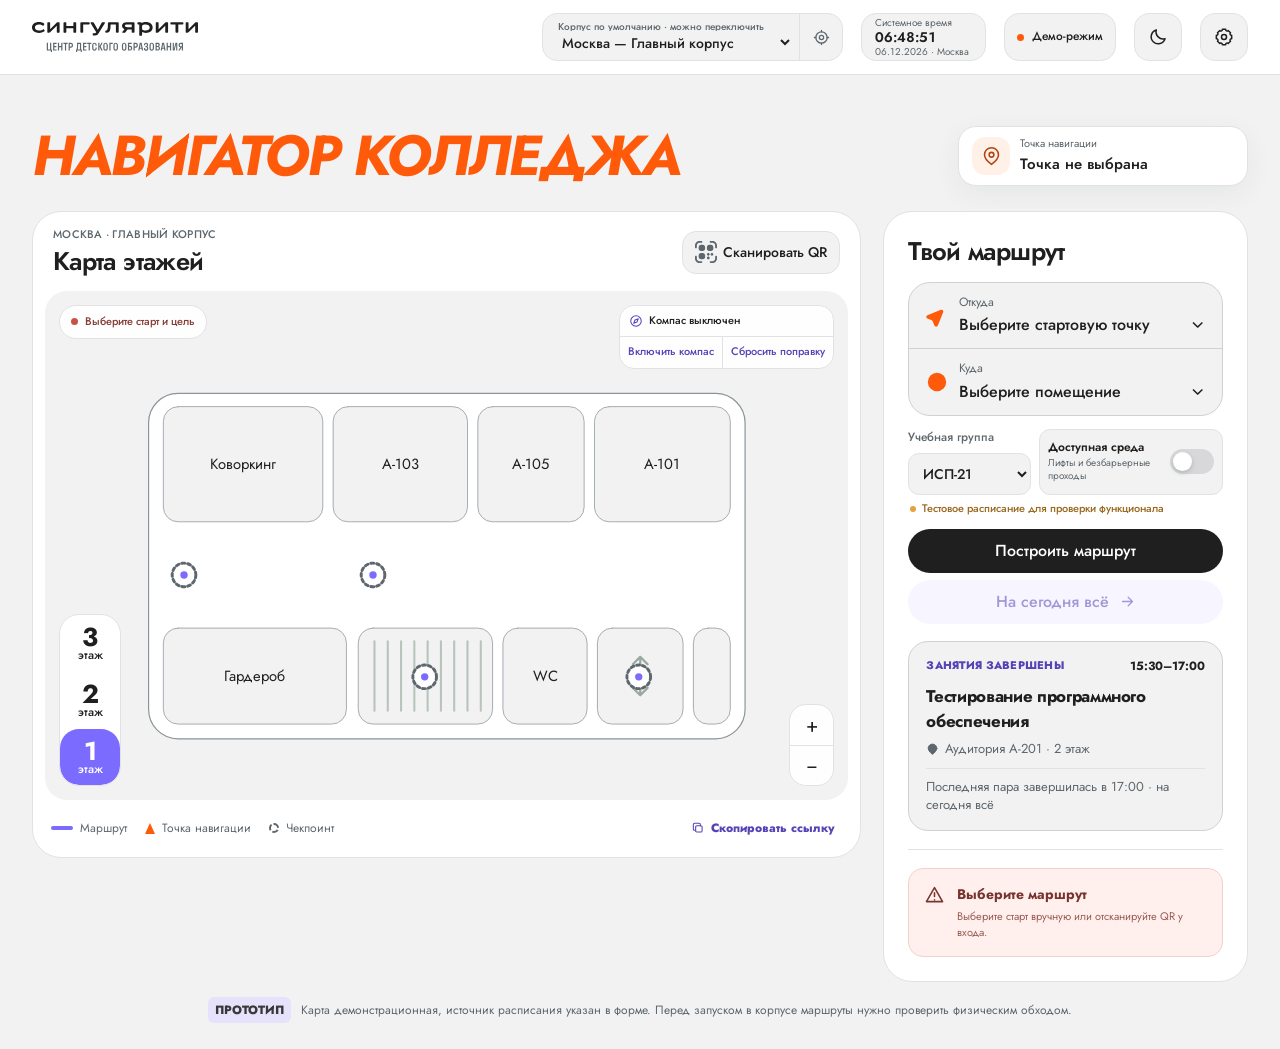
==== commit d5343d05: "Publish college navigator web preview" ====
--- a/index.html
+++ b/index.html
@@ -6,29 +6,29 @@
   <meta name="theme-color" content="#f2f2f2">
   <meta name="description" content="Мультикампусный навигатор: ближайший корпус, расписание по системному времени, маршруты между этажами и живая стрелка без GPS.">
   <title>Мультикампусный навигатор</title>
-  <script src="/theme.js"></script>
-  <link rel="stylesheet" href="/styles.css">
-  <link rel="stylesheet" href="/mobile.css" media="(max-width: 600px)">
+  <script src="./theme.js"></script>
+  <link rel="stylesheet" href="./styles.css">
+  <link rel="stylesheet" href="./mobile.css" media="(max-width: 600px)">
 </head>
 <body class="navigator-page">
   <a class="skip-link" href="#main">Перейти к содержимому</a>
 
   <section class="mobile-only mobile-screen mobile-welcome" id="mobileWelcome" aria-labelledby="mobileWelcomeTitle">
     <button class="theme-toggle mobile-theme-toggle" type="button" aria-label="Тёмная тема" aria-pressed="false" data-theme-toggle></button>
-    <img class="mobile-logo" src="/assets/mobile/logo.svg" alt="Сингулярити, центр детского образования">
+    <img class="mobile-logo" src="./assets/mobile/logo.svg" alt="Сингулярити, центр детского образования">
     <div class="mobile-welcome-copy">
-      <img class="mobile-mascot" src="/assets/mobile/mascot.svg" alt="">
+      <img class="mobile-mascot" src="./assets/mobile/mascot.svg" alt="">
       <h1 id="mobileWelcomeTitle">Навигатор<br>колледжа</h1>
       <p>Построим маршрут до нужного кабинета, рабочего места или зоны встречи. Отсканируй ближайший QR-код на стене, чтобы определить твоё местоположение.</p>
     </div>
     <div class="mobile-screen-actions">
-      <button class="mobile-action" id="mobileWelcomeScan" type="button" disabled><img src="/assets/mobile/camera.svg" alt="">Отсканировать QR-код</button>
+      <button class="mobile-action" id="mobileWelcomeScan" type="button" disabled><img src="./assets/mobile/camera.svg" alt="">Отсканировать QR-код</button>
       <button class="mobile-action mobile-action--secondary" id="mobileManual" type="button" disabled>Выбрать маршрут вручную</button>
     </div>
   </section>
 
   <section class="mobile-only mobile-screen mobile-located" id="mobileLocated" aria-labelledby="mobileLocatedTitle" hidden>
-    <img class="mobile-campus-photo" id="mobileCampusPhoto" src="/assets/mobile/campus-photo.png" alt="" loading="lazy">
+    <img class="mobile-campus-photo" id="mobileCampusPhoto" src="./assets/mobile/campus-photo.png" alt="" loading="lazy">
     <svg class="mobile-campus-plan" id="mobileLocatedPlan" role="img" aria-label="План этажа" hidden></svg>
     <div class="mobile-located-copy">
       <h1 id="mobileLocatedTitle">Ты здесь: <strong id="mobileLocation"></strong></h1>
@@ -47,10 +47,10 @@
   <section class="mobile-only mobile-screen mobile-error" id="mobileError" aria-labelledby="mobileErrorTitle" hidden>
     <div class="mobile-error-art">
       <div class="mobile-error-frame">
-        <img id="mobileOfflineImage" src="/assets/mobile/offline.png" alt="" hidden>
+        <img id="mobileOfflineImage" src="./assets/mobile/offline.png" alt="" hidden>
         <img id="mobileErrorImage" alt="" hidden>
       </div>
-      <img id="mobileWifiLabel" class="mobile-wifi-label" src="/assets/mobile/wifi-label.png" alt="" hidden>
+      <img id="mobileWifiLabel" class="mobile-wifi-label" src="./assets/mobile/wifi-label.png" alt="" hidden>
     </div>
     <div class="mobile-error-copy" aria-live="polite">
       <h1 id="mobileErrorTitle"></h1>
@@ -89,18 +89,18 @@
     <div class="mobile-only mobile-campus-bar">
       <div class="mobile-select">
         <select id="mobileCity" hidden disabled></select>
-        <button id="mobileCityTrigger" type="button" aria-controls="mobileCityMenu" aria-expanded="false" disabled><span>Выбери город</span><img src="/assets/mobile/down.svg" alt=""></button>
+        <button id="mobileCityTrigger" type="button" aria-controls="mobileCityMenu" aria-expanded="false" disabled><span>Выбери город</span><img src="./assets/mobile/down.svg" alt=""></button>
         <div id="mobileCityMenu" class="mobile-campus-menu" aria-label="Города" hidden></div>
       </div>
       <div class="mobile-select">
         <select id="mobileCampus" hidden disabled></select>
-        <button id="mobileCampusTrigger" type="button" aria-controls="mobileCampusMenu" aria-expanded="false" disabled><span>Выбери корпус</span><img src="/assets/mobile/down.svg" alt=""></button>
+        <button id="mobileCampusTrigger" type="button" aria-controls="mobileCampusMenu" aria-expanded="false" disabled><span>Выбери корпус</span><img src="./assets/mobile/down.svg" alt=""></button>
         <div id="mobileCampusMenu" class="mobile-campus-menu" aria-label="Корпуса" hidden></div>
       </div>
     </div>
     <div class="topbar__inner">
-      <a class="brand" href="/">
-        <img class="navigator-logo" src="/assets/mobile/logo.svg" alt="Сингулярити, центр детского образования">
+      <a class="brand" href="./">
+        <img class="navigator-logo" src="./assets/mobile/logo.svg" alt="Сингулярити, центр детского образования">
       </a>
       <div class="topbar__actions">
         <div class="campus-picker">
@@ -142,8 +142,8 @@
           <button class="mobile-grip" id="mobileStepsToggle" type="button" aria-label="Показать шаги маршрута" aria-controls="routeResult" aria-expanded="false" hidden></button>
           <div class="mobile-sheet-title">
             <h2 id="mobileRouteTitle">Твой маршрут</h2>
-            <button class="mobile-icon" id="mobileScan" type="button" aria-label="Сканировать QR-код"><img src="/assets/mobile/scan.svg" alt=""></button>
-            <button class="mobile-icon" id="mobileSwap" type="button" aria-label="Поменять точки местами"><img src="/assets/mobile/swap.svg" alt=""></button>
+            <button class="mobile-icon" id="mobileScan" type="button" aria-label="Сканировать QR-код"><img src="./assets/mobile/scan.svg" alt=""></button>
+            <button class="mobile-icon" id="mobileSwap" type="button" aria-label="Поменять точки местами"><img src="./assets/mobile/swap.svg" alt=""></button>
           </div>
         </div>
         <div class="route-setup">
@@ -154,20 +154,20 @@
           <form id="routeForm" novalidate>
             <div class="places">
               <label class="place-field">
-                <img class="place-field__marker place-field__marker--start" src="/assets/mobile/origin.svg" alt="">
+                <img class="place-field__marker place-field__marker--start" src="./assets/mobile/origin.svg" alt="">
                 <span class="place-field__body"><small>Откуда</small><select id="start" aria-label="Начальная точка"></select></span>
               </label>
               <label class="place-field">
-                <img class="place-field__marker place-field__marker--finish" src="/assets/mobile/destination.svg" alt="">
+                <img class="place-field__marker place-field__marker--finish" src="./assets/mobile/destination.svg" alt="">
                 <span class="place-field__body"><small>Куда</small><select id="target" aria-label="Помещение назначения"></select></span>
               </label>
             </div>
             <div class="mobile-only mobile-places">
               <button class="mobile-place" type="button" id="mobileStart" aria-controls="mobilePlaceMenu" aria-expanded="false">
-                <img src="/assets/mobile/origin.svg" alt=""><span><small>Откуда</small><strong>Выбрать</strong></span><img src="/assets/mobile/down.svg" alt="">
+                <img src="./assets/mobile/origin.svg" alt=""><span><small>Откуда</small><strong>Выбрать</strong></span><img src="./assets/mobile/down.svg" alt="">
               </button>
               <button class="mobile-place" type="button" id="mobileTarget" aria-controls="mobilePlaceMenu" aria-expanded="false">
-                <img src="/assets/mobile/destination.svg" alt=""><span><small>Куда</small><strong>Выбрать</strong></span><img src="/assets/mobile/down.svg" alt="">
+                <img src="./assets/mobile/destination.svg" alt=""><span><small>Куда</small><strong>Выбрать</strong></span><img src="./assets/mobile/down.svg" alt="">
               </button>
               <div class="mobile-place-menu" id="mobilePlaceMenu" hidden></div>
             </div>
@@ -216,13 +216,13 @@
           </div>
           <div class="map-toolbar__actions">
             <button class="map-scan-button" id="changeLocationButton" type="button" aria-label="Сканировать QR-код текущего положения" title="Сканировать QR-код">
-              <img src="/assets/mobile/scan.svg" alt=""><span>Сканировать QR</span>
+              <img src="./assets/mobile/scan.svg" alt=""><span>Сканировать QR</span>
             </button>
           </div>
         </header>
 
         <div class="map-stage" id="mapStage">
-          <div class="mobile-only mobile-map-prompt" id="mobileMapPrompt" role="status" hidden><img src="/assets/mobile/pick.svg" alt="">Нажми на нужную зону на карте <button type="button" id="mobileCancelPick" aria-label="Отменить выбор точки">×</button></div>
+          <div class="mobile-only mobile-map-prompt" id="mobileMapPrompt" role="status" hidden><img src="./assets/mobile/pick.svg" alt="">Нажми на нужную зону на карте <button type="button" id="mobileCancelPick" aria-label="Отменить выбор точки">×</button></div>
           <button class="mobile-only mobile-icon mobile-settings" id="mobileSettings" type="button" aria-label="Настройки" aria-haspopup="dialog"><svg><use href="#icon-settings"/></svg></button>
           <div class="map-status" id="mapStatus"><span></span> Маршрут строится</div>
           <div class="orientation-controls" aria-label="Положение и компас">
@@ -255,7 +255,7 @@
   <dialog class="scanner-dialog" id="scannerDialog" aria-labelledby="scannerTitle">
     <div class="scanner-shell">
       <header class="scanner-head">
-        <div class="scanner-brand"><span><img src="/assets/mobile/scan.svg" alt=""></span><h2 id="scannerTitle">Сканировать QR</h2></div>
+        <div class="scanner-brand"><span><img src="./assets/mobile/scan.svg" alt=""></span><h2 id="scannerTitle">Сканировать QR</h2></div>
         <button class="scanner-close" id="scannerCloseButton" type="button" aria-label="Закрыть сканер"><svg><use href="#icon-close"/></svg></button>
       </header>
 
@@ -271,7 +271,7 @@
         <p class="scanner-status" id="scannerStatus" role="status">Наведите камеру на QR-код</p>
 
         <div class="camera-fallback" id="cameraFallback" hidden>
-          <img class="scanner-illustration" src="/assets/mobile/camera-error.png" alt="" loading="lazy">
+          <img class="scanner-illustration" src="./assets/mobile/camera-error.png" alt="" loading="lazy">
           <h3 id="cameraFallbackTitle">Не удалось включить камеру</h3>
           <p id="cameraFallbackText">Проверьте разрешение камеры в браузере.</p>
           <button class="button button--camera" id="cameraRetryButton" type="button">Попробовать ещё раз</button>
@@ -279,7 +279,7 @@
 
         <section class="scan-success" id="scanSuccess" aria-live="polite" hidden>
           <span class="scan-success__icon"><svg><use href="#icon-check"/></svg></span>
-          <img class="scanner-illustration scanner-illustration--invalid" src="/assets/mobile/qr-error.png" alt="" loading="lazy">
+          <img class="scanner-illustration scanner-illustration--invalid" src="./assets/mobile/qr-error.png" alt="" loading="lazy">
           <p id="scanSuccessKicker">QR-код распознан</p>
           <h3 id="scanSuccessTitle">Точка найдена</h3>
           <span id="scanSuccessText">Стартовая точка маршрута обновлена.</span>
@@ -334,16 +334,17 @@
         <div><strong id="serverStatus">Данные корпуса загружены</strong><small id="dataVersion">Проверяем версию…</small></div>
         <button id="healthButton" type="button">Обновить данные</button>
       </div>
-      <a class="text-button campus-editor-link" id="campusEditorLink" href="/editor">Редактор кампусов</a>
+      <a class="text-button campus-editor-link" id="campusEditorLink" href="https://navigator-singularity.bentshortbread2.chatgpt.site/editor">Редактор кампусов</a>
     </div>
   </dialog>
 
   <div class="toast" id="toast" role="status" aria-live="polite"></div>
 
-  <script src="/vendor/jsQR.js"></script>
-  <script src="/route.js"></script>
-  <script src="/map-plan.js"></script>
-  <script src="/mobile.js"></script>
-  <script src="/app.js"></script>
+  <script src="./vendor/jsQR.js"></script>
+  <script src="./route.js"></script>
+  <script src="./map-plan.js"></script>
+  <script src="./mobile.js"></script>
+  <script src="./static-api.js"></script>
+  <script src="./app.js"></script>
 </body>
 </html>
--- a/styles.css
+++ b/styles.css
@@ -1,13 +1,13 @@
 @font-face {
   font-family: Jost;
-  src: url("/assets/mobile/jost.ttf") format("truetype");
+  src: url("./assets/mobile/jost.ttf") format("truetype");
   font-weight: 100 900;
   font-display: swap;
 }
 
 @font-face {
   font-family: Jost;
-  src: url("/assets/mobile/jost-italic.ttf") format("truetype");
+  src: url("./assets/mobile/jost-italic.ttf") format("truetype");
   font-weight: 100 900;
   font-style: italic;
   font-display: swap;
@@ -86,7 +86,7 @@
   --navigator-sheet-backdrop: #c5c5c5;
   --navigator-sheet-header: #dedede;
   --navigator-sheet-control: #d1d1d1;
-  --navigator-chevron: url("/assets/mobile/down.svg");
+  --navigator-chevron: url("./assets/mobile/down.svg");
   --navigator-icon-filter: none;
   --navigator-logo-filter: none;
   --navigator-ease-out: cubic-bezier(.22, .7, .24, 1);
@@ -1174,6 +1174,7 @@
 .navigator-page .floor-map--detailed .active-path-shadow { stroke-width: 7; }
 .floor-shell.floor-shell--compact { rx: 7px; }
 .map-room.map-room--compact { rx: 3.5px; }
+polygon.floor-shell, polygon.map-room { stroke-linejoin: round; }
 .map-room--uncertain { stroke-dasharray: 2 1.7; }
 .map-room-label.map-room-label--compact { font-size: var(--map-label-size); font-weight: 500; }
 .stairs-lines.stairs-lines--compact { stroke: var(--navigator-muted); stroke-width: .65; }
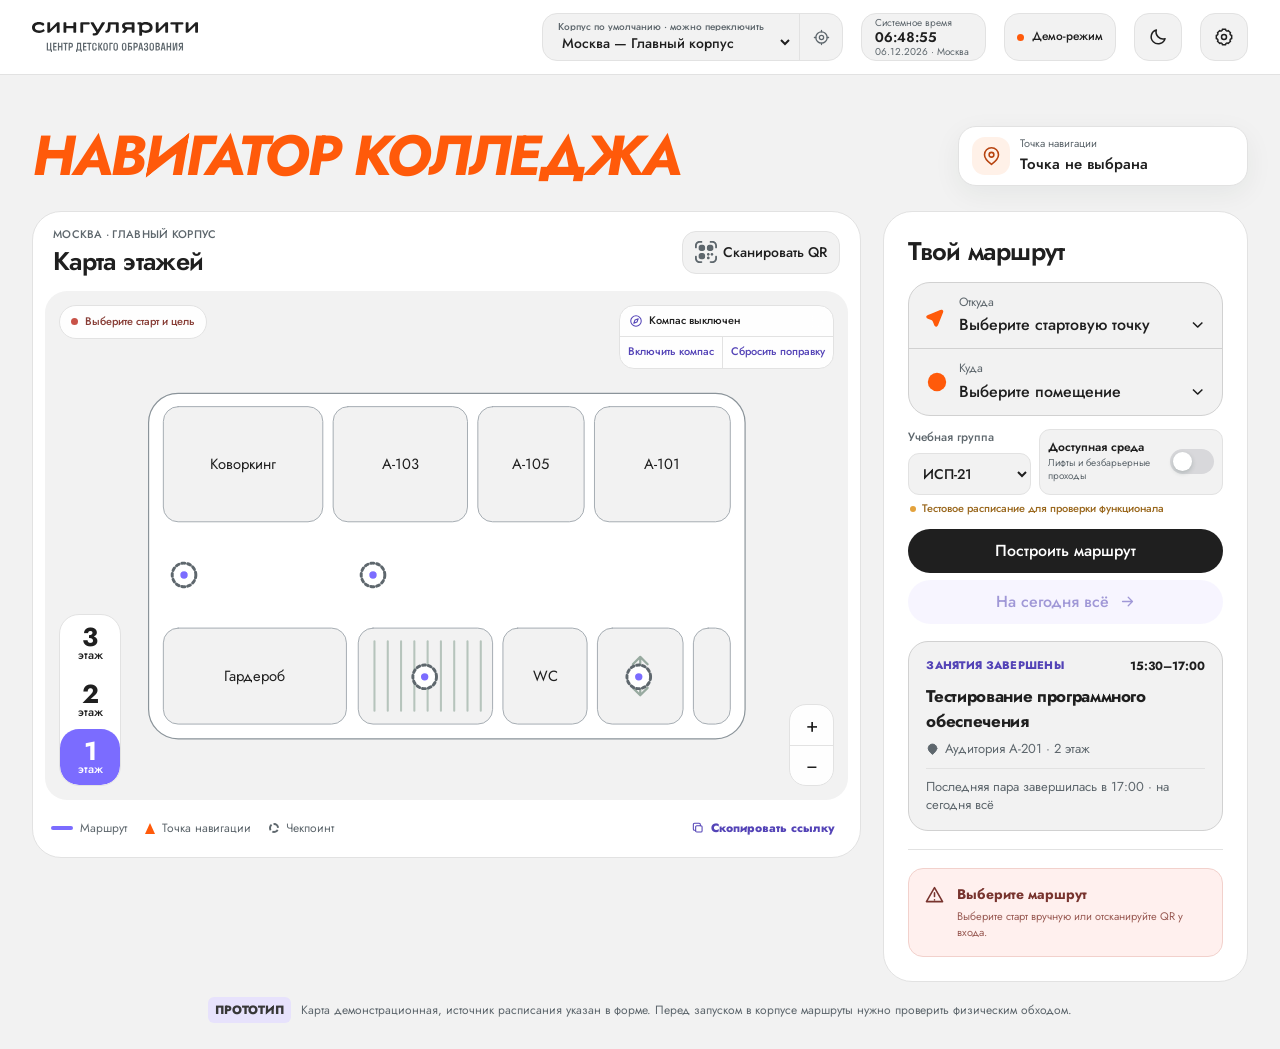
==== commit 5935db90: "Expose the public editor and load community campuses" ====
--- a/index.html
+++ b/index.html
@@ -334,7 +334,7 @@
         <div><strong id="serverStatus">Данные корпуса загружены</strong><small id="dataVersion">Проверяем версию…</small></div>
         <button id="healthButton" type="button">Обновить данные</button>
       </div>
-      <a class="text-button campus-editor-link" id="campusEditorLink" href="https://navigator-singularity.bentshortbread2.chatgpt.site/editor">Редактор кампусов</a>
+      <a class="text-button campus-editor-link" id="campusEditorLink" href="./editor.html">Добавить кампус</a>
     </div>
   </dialog>
 
--- a/styles.css
+++ b/styles.css
@@ -1,13 +1,13 @@
 @font-face {
   font-family: Jost;
-  src: url("./assets/mobile/jost.ttf") format("truetype");
+  src: url("/assets/mobile/jost.ttf") format("truetype");
   font-weight: 100 900;
   font-display: swap;
 }
 
 @font-face {
   font-family: Jost;
-  src: url("./assets/mobile/jost-italic.ttf") format("truetype");
+  src: url("/assets/mobile/jost-italic.ttf") format("truetype");
   font-weight: 100 900;
   font-style: italic;
   font-display: swap;
@@ -86,7 +86,7 @@
   --navigator-sheet-backdrop: #c5c5c5;
   --navigator-sheet-header: #dedede;
   --navigator-sheet-control: #d1d1d1;
-  --navigator-chevron: url("./assets/mobile/down.svg");
+  --navigator-chevron: url("/assets/mobile/down.svg");
   --navigator-icon-filter: none;
   --navigator-logo-filter: none;
   --navigator-ease-out: cubic-bezier(.22, .7, .24, 1);
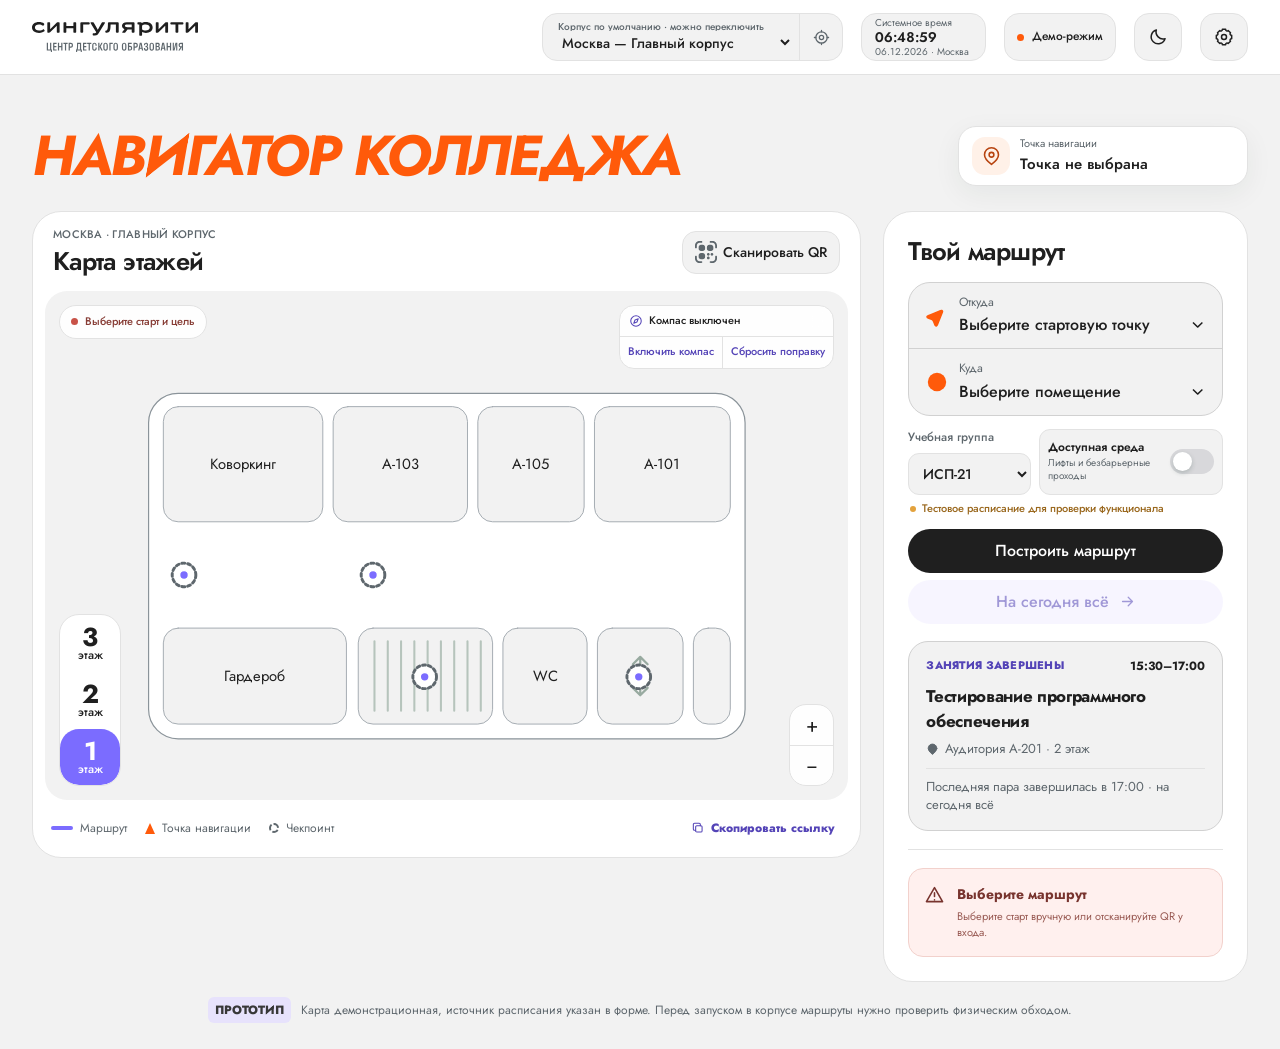
==== commit d3ca8c2d: "Remove the public campus editor" ====
--- a/index.html
+++ b/index.html
@@ -334,7 +334,7 @@
         <div><strong id="serverStatus">Данные корпуса загружены</strong><small id="dataVersion">Проверяем версию…</small></div>
         <button id="healthButton" type="button">Обновить данные</button>
       </div>
-      <a class="text-button campus-editor-link" id="campusEditorLink" href="./editor.html">Добавить кампус</a>
+      <a class="text-button campus-editor-link" id="campusEditorLink" href="./editor.html">Редактор кампусов</a>
     </div>
   </dialog>
 
